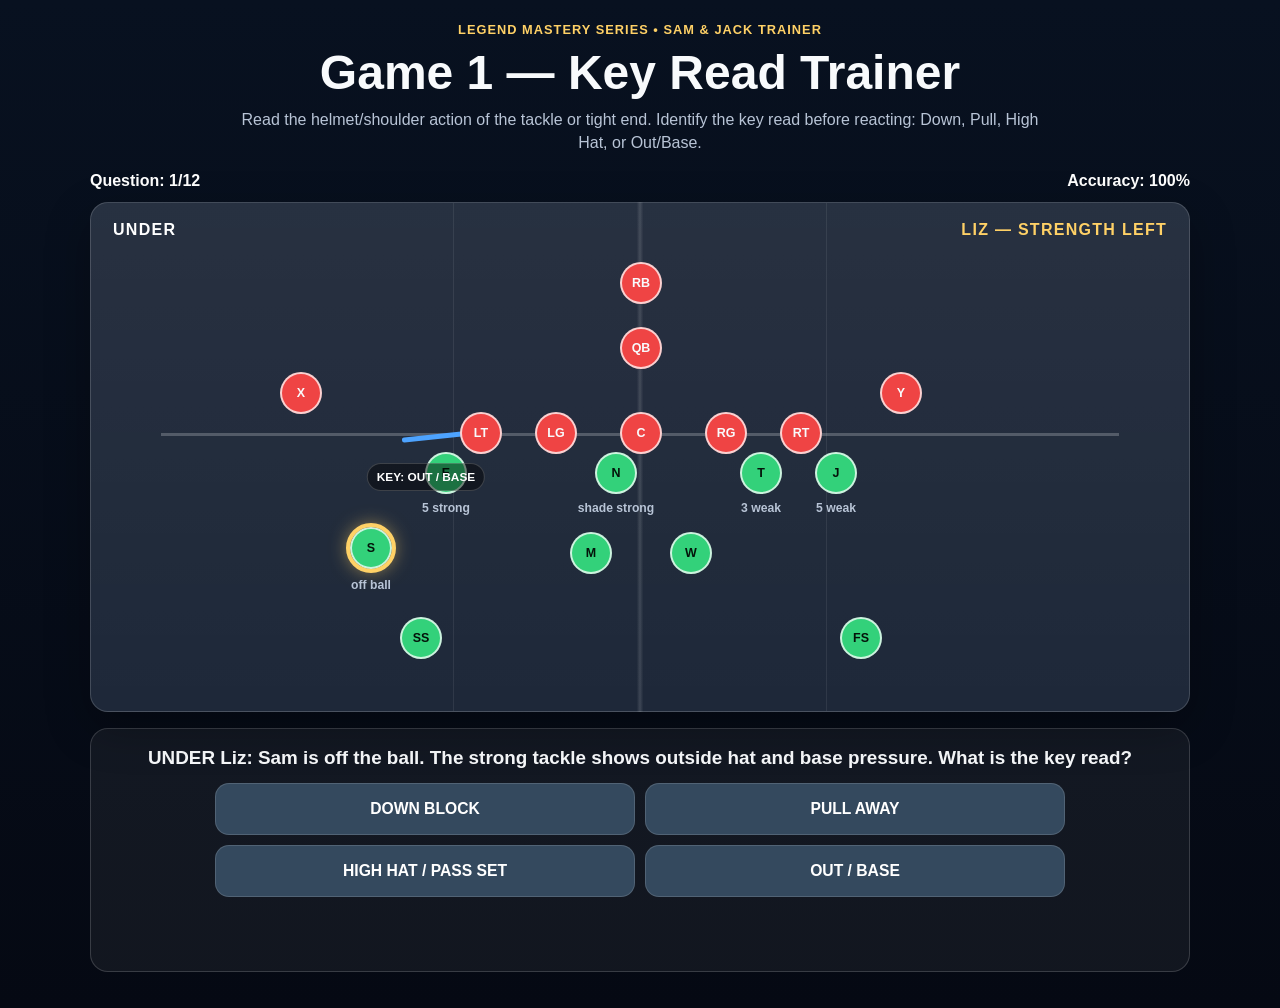
==== games/game1.html @ 3fc306d0 "Update game1.html" ====
<!doctype html>
<html lang="en">
<head>
  <meta charset="utf-8" />
  <meta name="viewport" content="width=device-width,initial-scale=1" />
  <title>Game 1 — Sam & Jack Key Read Trainer</title>

  <style>
    :root {
      --bg: #07111f;
      --panel: #101b2d;
      --field: #1a2435;
      --line: rgba(255,255,255,0.16);
      --text: #f8fafc;
      --muted: #b8c4d6;
      --accent: #ff7a18;
      --green: #33d17a;
      --red: #ef4444;
      --blue: #4da3ff;
      --yellow: #ffd166;
    }

    * {
      box-sizing: border-box;
    }

    body {
      margin: 0;
      font-family: Arial, Helvetica, sans-serif;
      background: linear-gradient(180deg, #081120, #050913);
      color: var(--text);
    }

    .wrap {
      width: min(1100px, calc(100% - 28px));
      margin: 0 auto;
      padding: 22px 0 36px;
    }

    header {
      text-align: center;
      margin-bottom: 16px;
    }

    .kicker {
      color: var(--yellow);
      font-weight: 800;
      letter-spacing: 0.08em;
      text-transform: uppercase;
      font-size: 0.8rem;
    }

    h1 {
      margin: 8px 0 8px;
      font-size: clamp(1.8rem, 4vw, 3rem);
    }

    .sub {
      margin: 0 auto;
      max-width: 820px;
      color: var(--muted);
      line-height: 1.45;
    }

    .hud {
      display: flex;
      justify-content: space-between;
      gap: 12px;
      margin: 18px 0 12px;
      font-weight: 800;
      color: white;
    }

    .field {
      position: relative;
      height: 510px;
      border-radius: 18px;
      background:
        linear-gradient(90deg, transparent 49.7%, rgba(255,255,255,0.14) 50%, transparent 50.3%),
        linear-gradient(180deg, rgba(255,255,255,0.06), rgba(255,255,255,0.02)),
        var(--field);
      border: 1px solid var(--line);
      overflow: hidden;
      box-shadow: 0 16px 45px rgba(0,0,0,0.28);
    }

    .los {
      position: absolute;
      left: 70px;
      right: 70px;
      top: 230px;
      border-top: 3px solid rgba(255,255,255,0.22);
    }

    .hash {
      position: absolute;
      top: 0;
      bottom: 0;
      width: 1px;
      background: rgba(255,255,255,0.08);
    }

    .hash.left {
      left: 33%;
    }

    .hash.right {
      right: 33%;
    }

    .player {
      position: absolute;
      width: 42px;
      height: 42px;
      border-radius: 50%;
      display: flex;
      align-items: center;
      justify-content: center;
      font-size: 0.78rem;
      font-weight: 900;
      transform: translate(-50%, -50%);
      border: 2px solid rgba(255,255,255,0.75);
      z-index: 5;
    }

    .off {
      background: var(--red);
    }

    .def {
      background: var(--green);
      color: #04130a;
    }

    .focus {
      outline: 4px solid var(--yellow);
      box-shadow: 0 0 20px rgba(255,209,102,0.75);
    }

    .tag {
      position: absolute;
      transform: translate(-50%, -50%);
      font-size: 0.76rem;
      color: var(--muted);
      font-weight: 900;
      text-align: center;
      z-index: 6;
    }

    .front-title {
      position: absolute;
      left: 22px;
      top: 18px;
      font-weight: 900;
      color: white;
      letter-spacing: 0.08em;
      text-transform: uppercase;
    }

    .strength {
      position: absolute;
      right: 22px;
      top: 18px;
      font-weight: 900;
      color: var(--yellow);
      letter-spacing: 0.08em;
      text-transform: uppercase;
    }

    svg {
      position: absolute;
      inset: 0;
      width: 100%;
      height: 100%;
      pointer-events: none;
      z-index: 4;
    }

    .arrow-blue {
      stroke: var(--blue);
      stroke-width: 5;
      fill: none;
      stroke-linecap: round;
      stroke-linejoin: round;
      marker-end: url(#arrowBlue);
    }

    .arrow-yellow {
      stroke: var(--yellow);
      stroke-width: 5;
      fill: none;
      stroke-linecap: round;
      stroke-linejoin: round;
      marker-end: url(#arrowYellow);
    }

    .arrow-red {
      stroke: #ff5b5b;
      stroke-width: 5;
      fill: none;
      stroke-linecap: round;
      stroke-linejoin: round;
      marker-end: url(#arrowRed);
    }

    .read-label {
      position: absolute;
      padding: 6px 9px;
      border-radius: 999px;
      background: rgba(0,0,0,0.46);
      border: 1px solid rgba(255,255,255,0.18);
      color: white;
      font-size: 0.74rem;
      font-weight: 900;
      transform: translate(-50%, -50%);
      z-index: 8;
      white-space: nowrap;
    }

    .question-card {
      margin-top: 16px;
      padding: 18px;
      border-radius: 18px;
      border: 1px solid var(--line);
      background: rgba(255,255,255,0.055);
      text-align: center;
    }

    .question {
      font-size: 1.18rem;
      font-weight: 900;
      margin-bottom: 14px;
    }

    .choices {
      display: grid;
      grid-template-columns: repeat(2, 1fr);
      gap: 10px;
      max-width: 850px;
      margin: 0 auto;
    }

    button {
      min-height: 52px;
      border: 1px solid rgba(255,255,255,0.14);
      border-radius: 14px;
      background: #34495e;
      color: white;
      font-weight: 900;
      cursor: pointer;
      font-size: 0.98rem;
    }

    button:hover {
      filter: brightness(1.12);
    }

    button:disabled {
      opacity: 0.55;
      cursor: not-allowed;
    }

    .feedback {
      min-height: 42px;
      margin-top: 14px;
      font-size: 1rem;
      font-weight: 800;
      color: var(--muted);
    }

    .correct {
      color: var(--green);
    }

    .incorrect {
      color: #ff8a8a;
    }

    .complete {
      margin-top: 16px;
      padding: 18px;
      border-radius: 18px;
      background: rgba(51,209,122,0.12);
      border: 1px solid rgba(51,209,122,0.35);
      display: none;
      text-align: center;
    }

    @media (max-width: 720px) {
      .field {
        height: 440px;
      }

      .choices {
        grid-template-columns: 1fr;
      }

      .player {
        width: 36px;
        height: 36px;
        font-size: 0.7rem;
      }
    }
  </style>
</head>

<body>
  <div class="wrap">

    <header>
      <div class="kicker">Legend Mastery Series • Sam & Jack Trainer</div>
      <h1>Game 1 — Key Read Trainer</h1>
      <p class="sub">
        Read the helmet/shoulder action of the tackle or tight end. Identify the key read before reacting:
        Down, Pull, High Hat, or Out/Base.
      </p>
    </header>

    <section class="hud">
      <div>Question: <span id="qNum">1</span>/<span id="qTotal">12</span></div>
      <div>Accuracy: <span id="accuracy">100</span>%</div>
    </section>

    <section class="field" id="field">
      <div class="front-title" id="frontTitle"></div>
      <div class="strength" id="strengthTitle"></div>
      <div class="hash left"></div>
      <div class="hash right"></div>
      <div class="los"></div>

      <svg id="movementLayer" viewBox="0 0 1100 510" preserveAspectRatio="none">
        <defs>
          <marker id="arrowBlue" markerWidth="10" markerHeight="10" refX="8" refY="3" orient="auto">
            <path d="M0,0 L0,6 L9,3 z" fill="#4da3ff"></path>
          </marker>
          <marker id="arrowYellow" markerWidth="10" markerHeight="10" refX="8" refY="3" orient="auto">
            <path d="M0,0 L0,6 L9,3 z" fill="#ffd166"></path>
          </marker>
          <marker id="arrowRed" markerWidth="10" markerHeight="10" refX="8" refY="3" orient="auto">
            <path d="M0,0 L0,6 L9,3 z" fill="#ff5b5b"></path>
          </marker>
        </defs>
      </svg>
    </section>

    <section class="question-card">
      <div class="question" id="questionText"></div>

      <div class="choices">
        <button onclick="submitAnswer('down')">DOWN BLOCK</button>
        <button onclick="submitAnswer('pull')">PULL AWAY</button>
        <button onclick="submitAnswer('highhat')">HIGH HAT / PASS SET</button>
        <button onclick="submitAnswer('outbase')">OUT / BASE</button>
      </div>

      <div class="feedback" id="feedback"></div>
    </section>

    <section class="complete" id="completeBox">
      <h2>Game Complete</h2>
      <p id="finalScore"></p>
      <button onclick="restartGame()">Restart Game</button>
    </section>

  </div>

  <script>
    const field = document.getElementById("field");
    const svg = document.getElementById("movementLayer");

    const scenarios = [
      {
        front: "UNDER",
        strength: "RIP — Strength Right",
        player: "Jack",
        readKey: "weak tackle",
        key: "down",
        correct: "down",
        prompt: "UNDER Rip: Jack is on the LOS in a weak 5-tech. The weak tackle blocks down inside. What is the key read?"
      },
      {
        front: "UNDER",
        strength: "LIZ — Strength Left",
        player: "Sam",
        readKey: "strong tackle / EMOLS",
        key: "outbase",
        correct: "outbase",
        prompt: "UNDER Liz: Sam is off the ball. The strong tackle shows outside hat and base pressure. What is the key read?"
      },
      {
        front: "OKIE",
        strength: "RIP — Strength Right",
        player: "Sam",
        readKey: "strong tackle / EMOLS",
        key: "pull",
        correct: "pull",
        prompt: "OKIE Rip: Sam is off the ball 4x4. His tackle pulls away from him. What is the key read?"
      },
      {
        front: "UNDER",
        strength: "RIP — Strength Right",
        player: "Jack",
        readKey: "weak tackle",
        key: "highhat",
        correct: "highhat",
        prompt: "UNDER Rip: Jack is on the LOS in a weak 5-tech. The weak tackle pass sets with high hat. What is the key read?"
      },
      {
        front: "OKIE",
        strength: "LIZ — Strength Left",
        player: "Jack",
        readKey: "weak tackle / EMOLS",
        key: "outbase",
        correct: "outbase",
        prompt: "OKIE Liz: Jack is off the ball 4x4. The weak tackle comes out/base at him. What is the key read?"
      },
      {
        front: "UNDER",
        strength: "LIZ — Strength Left",
        player: "Jack",
        readKey: "weak tackle",
        key: "down",
        correct: "down",
        prompt: "UNDER Liz: Jack is on the LOS in a weak 5-tech. The weak tackle blocks down. What is the key read?"
      },
      {
        front: "OKIE",
        strength: "RIP — Strength Right",
        player: "Jack",
        readKey: "weak tackle / EMOLS",
        key: "highhat",
        correct: "highhat",
        prompt: "OKIE Rip: Jack is off the ball 4x4. The weak tackle shows high hat. What is the key read?"
      },
      {
        front: "UNDER",
        strength: "RIP — Strength Right",
        player: "Sam",
        readKey: "strong tackle / EMOLS",
        key: "pull",
        correct: "pull",
        prompt: "UNDER Rip: Sam sees the strong tackle pull away from him. What is the key read?"
      },
      {
        front: "OKIE",
        strength: "LIZ — Strength Left",
        player: "Sam",
        readKey: "strong tackle / EMOLS",
        key: "down",
        correct: "down",
        prompt: "OKIE Liz: Sam is off the ball 4x4. His tackle blocks down inside. What is the key read?"
      },
      {
        front: "UNDER",
        strength: "LIZ — Strength Left",
        player: "Sam",
        readKey: "strong tackle / EMOLS",
        key: "highhat",
        correct: "highhat",
        prompt: "UNDER Liz: Sam sees high hat/pass set from his key. What is the key read?"
      },
      {
        front: "OKIE",
        strength: "RIP — Strength Right",
        player: "Jack",
        readKey: "weak tackle / EMOLS",
        key: "pull",
        correct: "pull",
        prompt: "OKIE Rip: Jack sees the weak tackle pull away. What is the key read?"
      },
      {
        front: "UNDER",
        strength: "RIP — Strength Right",
        player: "Jack",
        readKey: "weak tackle",
        key: "outbase",
        correct: "outbase",
        prompt: "UNDER Rip: Jack is on the LOS. The weak tackle comes out/base at him. What is the key read?"
      }
    ];

    let order = [];
    let currentIndex = 0;
    let correctCount = 0;
    let answeredCount = 0;
    let locked = false;

    function shuffle(array) {
      const copy = [...array];
      for (let i = copy.length - 1; i > 0; i--) {
        const j = Math.floor(Math.random() * (i + 1));
        [copy[i], copy[j]] = [copy[j], copy[i]];
      }
      return copy;
    }

    function startGame() {
      order = shuffle(scenarios);
      currentIndex = 0;
      correctCount = 0;
      answeredCount = 0;
      locked = false;
      document.getElementById("qTotal").textContent = order.length;
      document.getElementById("completeBox").style.display = "none";
      loadScenario();
    }

    function restartGame() {
      startGame();
      window.scrollTo({ top: 0, behavior: "smooth" });
    }

    function loadScenario() {
      locked = false;

      const s = order[currentIndex];
      document.getElementById("qNum").textContent = currentIndex + 1;
      document.getElementById("accuracy").textContent = answeredCount === 0 ? 100 : Math.round((correctCount / answeredCount) * 100);
      document.getElementById("questionText").textContent = s.prompt;
      document.getElementById("feedback").textContent = "";
      document.getElementById("feedback").className = "feedback";

      drawFront(s);
    }

    function clearField() {
      [...field.querySelectorAll(".player, .tag, .read-label")].forEach(el => el.remove());
      [...svg.querySelectorAll("path, line, polyline")].forEach(el => el.remove());
    }

    function drawFront(s) {
      clearField();

      document.getElementById("frontTitle").textContent = s.front;
      document.getElementById("strengthTitle").textContent = s.strength;

      const strengthRight = s.strength.startsWith("RIP");

      drawOffense();
      if (s.front === "UNDER") {
        drawUnder(strengthRight, s);
      } else {
        drawOkie(strengthRight, s);
      }

      drawKeyMovement(s, strengthRight);
    }

    function drawOffense() {
      addPlayer("X", 210, 190, "off");
      addPlayer("LT", 390, 230, "off");
      addPlayer("LG", 465, 230, "off");
      addPlayer("C", 550, 230, "off");
      addPlayer("RG", 635, 230, "off");
      addPlayer("RT", 710, 230, "off");
      addPlayer("Y", 810, 190, "off");
      addPlayer("QB", 550, 145, "off");
      addPlayer("RB", 550, 80, "off");
    }

    function drawUnder(strengthRight, s) {
      if (strengthRight) {
        addPlayer("E", 745, 270, "def", isFocus(s, "End"));
        addTag("5 strong", 745, 305);

        addPlayer("N", 575, 270, "def");
        addTag("shade strong", 575, 305);

        addPlayer("T", 430, 270, "def");
        addTag("3 weak", 430, 305);

        addPlayer("J", 355, 270, "def", s.player === "Jack");
        addTag("5 weak", 355, 305);

        addPlayer("S", 820, 345, "def", s.player === "Sam");
        addTag("off ball", 820, 382);
      } else {
        addPlayer("E", 355, 270, "def");
        addTag("5 strong", 355, 305);

        addPlayer("N", 525, 270, "def");
        addTag("shade strong", 525, 305);

        addPlayer("T", 670, 270, "def");
        addTag("3 weak", 670, 305);

        addPlayer("J", 745, 270, "def", s.player === "Jack");
        addTag("5 weak", 745, 305);

        addPlayer("S", 280, 345, "def", s.player === "Sam");
        addTag("off ball", 280, 382);
      }

      addPlayer("M", 500, 350, "def");
      addPlayer("W", 600, 350, "def");
      addPlayer("SS", 330, 435, "def");
      addPlayer("FS", 770, 435, "def");
    }

    function drawOkie(strengthRight, s) {
      if (strengthRight) {
        addPlayer("E", 745, 270, "def");
        addTag("5 strong", 745, 305);

        addPlayer("N", 575, 270, "def");
        addTag("shade strong", 575, 305);

        addPlayer("T", 430, 270, "def");
        addTag("4i weak", 430, 305);

        addPlayer("S", 820, 345, "def", s.player === "Sam");
        addTag("4 x 4", 820, 382);

        addPlayer("J", 320, 345, "def", s.player === "Jack");
        addTag("4 x 4", 320, 382);
      } else {
        addPlayer("E", 355, 270, "def");
        addTag("5 strong", 355, 305);

        addPlayer("N", 525, 270, "def");
        addTag("shade strong", 525, 305);

        addPlayer("T", 670, 270, "def");
        addTag("4i weak", 670, 305);

        addPlayer("S", 280, 345, "def", s.player === "Sam");
        addTag("4 x 4", 280, 382);

        addPlayer("J", 780, 345, "def", s.player === "Jack");
        addTag("4 x 4", 780, 382);
      }

      addPlayer("M", 500, 350, "def");
      addPlayer("W", 600, 350, "def");
      addPlayer("SS", 330, 435, "def");
      addPlayer("FS", 770, 435, "def");
    }

    function drawKeyMovement(s, strengthRight) {
      const keyPoint = getKeyPoint(s, strengthRight);

      if (s.key === "down") {
        drawArrow(keyPoint.x, keyPoint.y, keyPoint.x - keyPoint.dir * 72, keyPoint.y + 18, "arrow-blue");
        addReadLabel("KEY: DOWN BLOCK", keyPoint.x - keyPoint.dir * 45, keyPoint.y + 52);
      }

      if (s.key === "pull") {
        drawArrow(keyPoint.x, keyPoint.y, keyPoint.x - keyPoint.dir * 165, keyPoint.y + 6, "arrow-red");
        addReadLabel("KEY: PULL AWAY", keyPoint.x - keyPoint.dir * 88, keyPoint.y + 42);
      }

      if (s.key === "highhat") {
        drawArrow(keyPoint.x, keyPoint.y, keyPoint.x, keyPoint.y - 72, "arrow-yellow");
        addReadLabel("KEY: HIGH HAT", keyPoint.x, keyPoint.y - 105);
      }

      if (s.key === "outbase") {
        drawArrow(keyPoint.x, keyPoint.y, keyPoint.x + keyPoint.dir * 76, keyPoint.y + 8, "arrow-blue");
        addReadLabel("KEY: OUT / BASE", keyPoint.x + keyPoint.dir * 55, keyPoint.y + 44);
      }
    }

    function getKeyPoint(s, strengthRight) {
      if (s.player === "Sam") {
        return strengthRight
          ? { x: 710, y: 230, dir: 1 }
          : { x: 390, y: 230, dir: -1 };
      }

      return strengthRight
        ? { x: 390, y: 230, dir: -1 }
        : { x: 710, y: 230, dir: 1 };
    }

    function isFocus(s, name) {
      return false;
    }

    function addPlayer(label, x, y, type, focus = false) {
      const el = document.createElement("div");
      el.className = "player " + type + (focus ? " focus" : "");
      el.style.left = x + "px";
      el.style.top = y + "px";
      el.textContent = label;
      field.appendChild(el);
    }

    function addTag(text, x, y) {
      const el = document.createElement("div");
      el.className = "tag";
      el.style.left = x + "px";
      el.style.top = y + "px";
      el.textContent = text;
      field.appendChild(el);
    }

    function addReadLabel(text, x, y) {
      const el = document.createElement("div");
      el.className = "read-label";
      el.style.left = x + "px";
      el.style.top = y + "px";
      el.textContent = text;
      field.appendChild(el);
    }

    function drawArrow(x1, y1, x2, y2, cls) {
      const path = document.createElementNS("http://www.w3.org/2000/svg", "path");
      path.setAttribute("d", `M ${x1} ${y1} L ${x2} ${y2}`);
      path.setAttribute("class", cls);
      svg.appendChild(path);
    }

    function submitAnswer(choice) {
      if (locked) return;
      locked = true;

      const s = order[currentIndex];
      const feedback = document.getElementById("feedback");

      answeredCount++;

      if (choice === s.correct) {
        correctCount++;
        feedback.className = "feedback correct";
        feedback.textContent = getCorrectExplanation(s);
      } else {
        feedback.className = "feedback incorrect";
        feedback.textContent = getIncorrectExplanation(s);
        locked = false;
        updateAccuracy();
        return;
      }

      updateAccuracy();

      setTimeout(() => {
        currentIndex++;
        if (currentIndex >= order.length) {
          endGame();
        } else {
          loadScenario();
        }
      }, 5000);
    }

    function updateAccuracy() {
      document.getElementById("accuracy").textContent =
        answeredCount === 0 ? 100 : Math.round((correctCount / answeredCount) * 100);
    }

    function getCorrectExplanation(s) {
      if (s.key === "down") {
        return "Correct. Down block means eyes snap opposite for puller/kickout. Under Jack on the LOS plays this like the End.";
      }

      if (s.key === "pull") {
        return "Correct. Pull away is treated like down-without-puller: square back to QB/read/cutback responsibility.";
      }

      if (s.key === "highhat") {
        return "Correct. High hat means pass. Off-ball Sam/Jack enter coverage rules; Under Jack on the LOS becomes contain rush.";
      }

      return "Correct. Out/Base means set a hard edge, control the block, keep outside arm free, and fight pressure.";
    }

    function getIncorrectExplanation(s) {
      if (s.key === "down") {
        return "Not yet. Watch the tackle’s helmet and shoulders: he is blocking down inside.";
      }

      if (s.key === "pull") {
        return "Not yet. The key is leaving and pulling away from you.";
      }

      if (s.key === "highhat") {
        return "Not yet. The key is showing pass set/high hat.";
      }

      return "Not yet. The key is coming out/base toward you with outside hat pressure.";
    }

    function endGame() {
      document.getElementById("completeBox").style.display = "block";
      document.getElementById("finalScore").textContent =
        `Final Accuracy: ${Math.round((correctCount / answeredCount) * 100)}%`;
    }

    startGame();
  </script>
</body>
</html>
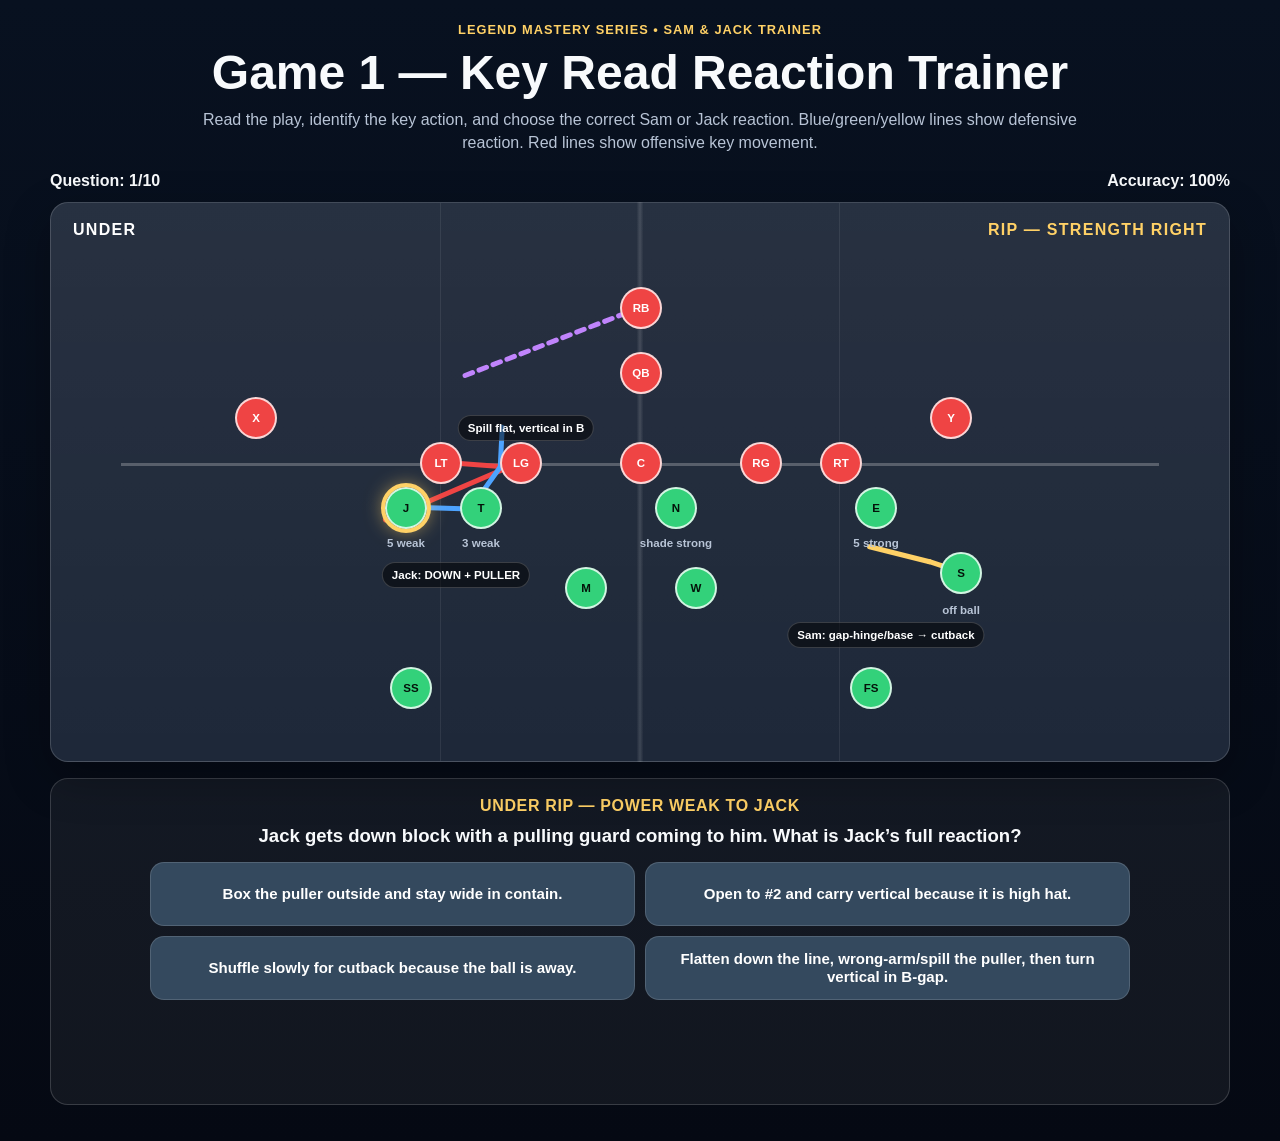
==== commit 2922a476: "Update print statement from 'Hello' to 'Goodbye'" ====
--- a/games/game1.html
+++ b/games/game1.html
@@ -3,7 +3,7 @@
 <head>
   <meta charset="utf-8" />
   <meta name="viewport" content="width=device-width,initial-scale=1" />
-  <title>Game 1 — Sam & Jack Key Read Trainer</title>
+  <title>Game 1 — Sam & Jack Key Read Reaction Trainer</title>
 
   <style>
     :root {
@@ -18,6 +18,7 @@
       --red: #ef4444;
       --blue: #4da3ff;
       --yellow: #ffd166;
+      --purple: #c084fc;
     }
 
     * {
@@ -32,7 +33,7 @@
     }
 
     .wrap {
-      width: min(1100px, calc(100% - 28px));
+      width: min(1180px, calc(100% - 28px));
       margin: 0 auto;
       padding: 22px 0 36px;
     }
@@ -51,13 +52,13 @@
     }
 
     h1 {
-      margin: 8px 0 8px;
+      margin: 8px 0;
       font-size: clamp(1.8rem, 4vw, 3rem);
     }
 
     .sub {
       margin: 0 auto;
-      max-width: 820px;
+      max-width: 900px;
       color: var(--muted);
       line-height: 1.45;
     }
@@ -68,12 +69,11 @@
       gap: 12px;
       margin: 18px 0 12px;
       font-weight: 800;
-      color: white;
     }
 
     .field {
       position: relative;
-      height: 510px;
+      height: 560px;
       border-radius: 18px;
       background:
         linear-gradient(90deg, transparent 49.7%, rgba(255,255,255,0.14) 50%, transparent 50.3%),
@@ -88,8 +88,8 @@
       position: absolute;
       left: 70px;
       right: 70px;
-      top: 230px;
-      border-top: 3px solid rgba(255,255,255,0.22);
+      top: 260px;
+      border-top: 3px solid rgba(255,255,255,0.24);
     }
 
     .hash {
@@ -116,15 +116,16 @@
       display: flex;
       align-items: center;
       justify-content: center;
-      font-size: 0.78rem;
+      font-size: 0.72rem;
       font-weight: 900;
       transform: translate(-50%, -50%);
-      border: 2px solid rgba(255,255,255,0.75);
-      z-index: 5;
+      border: 2px solid rgba(255,255,255,0.78);
+      z-index: 8;
     }
 
     .off {
       background: var(--red);
+      color: white;
     }
 
     .def {
@@ -135,16 +136,6 @@
     .focus {
       outline: 4px solid var(--yellow);
       box-shadow: 0 0 20px rgba(255,209,102,0.75);
-    }
-
-    .tag {
-      position: absolute;
-      transform: translate(-50%, -50%);
-      font-size: 0.76rem;
-      color: var(--muted);
-      font-weight: 900;
-      text-align: center;
-      z-index: 6;
     }
 
     .front-title {
@@ -155,6 +146,7 @@
       color: white;
       letter-spacing: 0.08em;
       text-transform: uppercase;
+      z-index: 10;
     }
 
     .strength {
@@ -165,6 +157,32 @@
       color: var(--yellow);
       letter-spacing: 0.08em;
       text-transform: uppercase;
+      z-index: 10;
+    }
+
+    .tag {
+      position: absolute;
+      transform: translate(-50%, -50%);
+      font-size: 0.72rem;
+      color: var(--muted);
+      font-weight: 900;
+      text-align: center;
+      z-index: 9;
+      white-space: nowrap;
+    }
+
+    .read-label {
+      position: absolute;
+      padding: 6px 9px;
+      border-radius: 999px;
+      background: rgba(0,0,0,0.52);
+      border: 1px solid rgba(255,255,255,0.18);
+      color: white;
+      font-size: 0.72rem;
+      font-weight: 900;
+      transform: translate(-50%, -50%);
+      z-index: 12;
+      white-space: nowrap;
     }
 
     svg {
@@ -173,10 +191,19 @@
       width: 100%;
       height: 100%;
       pointer-events: none;
-      z-index: 4;
-    }
-
-    .arrow-blue {
+      z-index: 5;
+    }
+
+    .off-line {
+      stroke: var(--red);
+      stroke-width: 5;
+      fill: none;
+      stroke-linecap: round;
+      stroke-linejoin: round;
+      marker-end: url(#arrowRed);
+    }
+
+    .def-blue {
       stroke: var(--blue);
       stroke-width: 5;
       fill: none;
@@ -185,7 +212,16 @@
       marker-end: url(#arrowBlue);
     }
 
-    .arrow-yellow {
+    .def-green {
+      stroke: var(--green);
+      stroke-width: 5;
+      fill: none;
+      stroke-linecap: round;
+      stroke-linejoin: round;
+      marker-end: url(#arrowGreen);
+    }
+
+    .def-yellow {
       stroke: var(--yellow);
       stroke-width: 5;
       fill: none;
@@ -194,27 +230,14 @@
       marker-end: url(#arrowYellow);
     }
 
-    .arrow-red {
-      stroke: #ff5b5b;
+    .ball-line {
+      stroke: var(--purple);
       stroke-width: 5;
       fill: none;
       stroke-linecap: round;
       stroke-linejoin: round;
-      marker-end: url(#arrowRed);
-    }
-
-    .read-label {
-      position: absolute;
-      padding: 6px 9px;
-      border-radius: 999px;
-      background: rgba(0,0,0,0.46);
-      border: 1px solid rgba(255,255,255,0.18);
-      color: white;
-      font-size: 0.74rem;
-      font-weight: 900;
-      transform: translate(-50%, -50%);
-      z-index: 8;
-      white-space: nowrap;
+      marker-end: url(#arrowPurple);
+      stroke-dasharray: 8 7;
     }
 
     .question-card {
@@ -226,46 +249,53 @@
       text-align: center;
     }
 
+    .scenario-title {
+      color: var(--yellow);
+      font-weight: 900;
+      margin-bottom: 8px;
+      text-transform: uppercase;
+      letter-spacing: 0.04em;
+    }
+
     .question {
-      font-size: 1.18rem;
+      font-size: 1.16rem;
       font-weight: 900;
       margin-bottom: 14px;
+      line-height: 1.35;
     }
 
     .choices {
       display: grid;
       grid-template-columns: repeat(2, 1fr);
       gap: 10px;
-      max-width: 850px;
+      max-width: 980px;
       margin: 0 auto;
     }
 
     button {
-      min-height: 52px;
+      min-height: 64px;
       border: 1px solid rgba(255,255,255,0.14);
       border-radius: 14px;
       background: #34495e;
       color: white;
       font-weight: 900;
       cursor: pointer;
-      font-size: 0.98rem;
+      font-size: 0.94rem;
+      line-height: 1.25;
+      padding: 10px;
     }
 
     button:hover {
       filter: brightness(1.12);
     }
 
-    button:disabled {
-      opacity: 0.55;
-      cursor: not-allowed;
-    }
-
     .feedback {
-      min-height: 42px;
+      min-height: 72px;
       margin-top: 14px;
       font-size: 1rem;
       font-weight: 800;
       color: var(--muted);
+      line-height: 1.45;
     }
 
     .correct {
@@ -286,9 +316,9 @@
       text-align: center;
     }
 
-    @media (max-width: 720px) {
+    @media (max-width: 760px) {
       .field {
-        height: 440px;
+        height: 500px;
       }
 
       .choices {
@@ -298,7 +328,7 @@
       .player {
         width: 36px;
         height: 36px;
-        font-size: 0.7rem;
+        font-size: 0.64rem;
       }
     }
   </style>
@@ -309,15 +339,15 @@
 
     <header>
       <div class="kicker">Legend Mastery Series • Sam & Jack Trainer</div>
-      <h1>Game 1 — Key Read Trainer</h1>
+      <h1>Game 1 — Key Read Reaction Trainer</h1>
       <p class="sub">
-        Read the helmet/shoulder action of the tackle or tight end. Identify the key read before reacting:
-        Down, Pull, High Hat, or Out/Base.
+        Read the play, identify the key action, and choose the correct Sam or Jack reaction.
+        Blue/green/yellow lines show defensive reaction. Red lines show offensive key movement.
       </p>
     </header>
 
     <section class="hud">
-      <div>Question: <span id="qNum">1</span>/<span id="qTotal">12</span></div>
+      <div>Question: <span id="qNum">1</span>/<span id="qTotal">10</span></div>
       <div>Accuracy: <span id="accuracy">100</span>%</div>
     </section>
 
@@ -328,30 +358,32 @@
       <div class="hash right"></div>
       <div class="los"></div>
 
-      <svg id="movementLayer" viewBox="0 0 1100 510" preserveAspectRatio="none">
+      <svg id="movementLayer" viewBox="0 0 1180 560" preserveAspectRatio="none">
         <defs>
+          <marker id="arrowRed" markerWidth="10" markerHeight="10" refX="8" refY="3" orient="auto">
+            <path d="M0,0 L0,6 L9,3 z" fill="#ef4444"></path>
+          </marker>
           <marker id="arrowBlue" markerWidth="10" markerHeight="10" refX="8" refY="3" orient="auto">
             <path d="M0,0 L0,6 L9,3 z" fill="#4da3ff"></path>
+          </marker>
+          <marker id="arrowGreen" markerWidth="10" markerHeight="10" refX="8" refY="3" orient="auto">
+            <path d="M0,0 L0,6 L9,3 z" fill="#33d17a"></path>
           </marker>
           <marker id="arrowYellow" markerWidth="10" markerHeight="10" refX="8" refY="3" orient="auto">
             <path d="M0,0 L0,6 L9,3 z" fill="#ffd166"></path>
           </marker>
-          <marker id="arrowRed" markerWidth="10" markerHeight="10" refX="8" refY="3" orient="auto">
-            <path d="M0,0 L0,6 L9,3 z" fill="#ff5b5b"></path>
+          <marker id="arrowPurple" markerWidth="10" markerHeight="10" refX="8" refY="3" orient="auto">
+            <path d="M0,0 L0,6 L9,3 z" fill="#c084fc"></path>
           </marker>
         </defs>
       </svg>
     </section>
 
     <section class="question-card">
+      <div class="scenario-title" id="scenarioTitle"></div>
       <div class="question" id="questionText"></div>
 
-      <div class="choices">
-        <button onclick="submitAnswer('down')">DOWN BLOCK</button>
-        <button onclick="submitAnswer('pull')">PULL AWAY</button>
-        <button onclick="submitAnswer('highhat')">HIGH HAT / PASS SET</button>
-        <button onclick="submitAnswer('outbase')">OUT / BASE</button>
-      </div>
+      <div class="choices" id="choices"></div>
 
       <div class="feedback" id="feedback"></div>
     </section>
@@ -370,112 +402,174 @@
 
     const scenarios = [
       {
+        id: "under-power-to-jack",
         front: "UNDER",
         strength: "RIP — Strength Right",
-        player: "Jack",
-        readKey: "weak tackle",
-        key: "down",
-        correct: "down",
-        prompt: "UNDER Rip: Jack is on the LOS in a weak 5-tech. The weak tackle blocks down inside. What is the key read?"
+        title: "Under Rip — Power Weak to Jack",
+        focus: "Jack",
+        correct: "spillB",
+        question: "Jack gets down block with a pulling guard coming to him. What is Jack’s full reaction?",
+        explanation: "Correct. Jack is on the LOS in a weak 5-tech. He plays this like the End: flatten down the line, wrong-arm/spill the puller, close the window, then turn vertical in the B-gap.",
+        choices: [
+          { id: "spillB", text: "Flatten down the line, wrong-arm/spill the puller, then turn vertical in B-gap." },
+          { id: "boxEdge", text: "Box the puller outside and stay wide in contain." },
+          { id: "cutback", text: "Shuffle slowly for cutback because the ball is away." },
+          { id: "coverage", text: "Open to #2 and carry vertical because it is high hat." }
+        ],
+        draw: drawUnderPowerToJack
       },
       {
+        id: "under-power-away-from-sam",
+        front: "UNDER",
+        strength: "RIP — Strength Right",
+        title: "Under Rip — Power Weak Away From Sam",
+        focus: "Sam",
+        correct: "cutback",
+        question: "On the opposite side of Power Weak, Sam gets a gap-hinge/base look. What is Sam’s reaction?",
+        explanation: "Correct. Sam takes his read steps, treats the gap-hinge/base like base pressure, stays square, then works into cutback responsibility after confirming the ball is away.",
+        choices: [
+          { id: "cutback", text: "Take read steps, handle the base/gap-hinge look, then work into cutback after ball away." },
+          { id: "spillB", text: "Wrong-arm the puller and turn vertical into B-gap." },
+          { id: "highhat", text: "Open to #2 and wall #2 to 10–12 yards." },
+          { id: "chaseGive", text: "Chase the running back immediately across the formation." }
+        ],
+        draw: drawUnderPowerToJack
+      },
+      {
+        id: "okie-power-to-sam",
+        front: "OKIE",
+        strength: "LIZ — Strength Left",
+        title: "Okie Liz — Power Strong to Sam",
+        focus: "Sam",
+        correct: "box",
+        question: "Okie Power Strong is coming to Sam off the ball. He gets down/puller action. What is Sam’s reaction?",
+        explanation: "Correct. Off-ball Sam wins the race to the leverage point, sets the edge tightly, boxes the kickout, keeps outside arm free, and forces the ball back inside.",
+        choices: [
+          { id: "box", text: "Win to the leverage point, box the kickout, keep outside arm free, and force ball inside." },
+          { id: "spill", text: "Wrong-arm through the puller like an on-the-line 5-tech." },
+          { id: "drop", text: "Open to #2 because this is automatically pass." },
+          { id: "late", text: "Wait for the puller to come to you before setting the edge." }
+        ],
+        draw: drawOkiePowerToSam
+      },
+      {
+        id: "okie-zone-read-jack",
+        front: "OKIE",
+        strength: "RIP — Strength Right",
+        title: "Okie Rip — Zone Read at Jack",
+        focus: "Jack",
+        correct: "insideQB",
+        question: "Okie Zone Read is at Jack. The tackle zone blocks and the QB can pull. What is Jack’s reaction?",
+        explanation: "Correct. Jack is off the ball. He boxes the ball back inside and plays the inside point of the QB if the QB pulls.",
+        choices: [
+          { id: "insideQB", text: "Box the ball back inside and play the inside point of the QB on pull." },
+          { id: "chaseGive", text: "Chase the zone give immediately and ignore QB pull." },
+          { id: "spillPuller", text: "Wrong-arm a puller and turn vertical." },
+          { id: "carry2", text: "Carry #2 vertically because #2 released." }
+        ],
+        draw: drawOkieZoneReadJack
+      },
+      {
+        id: "under-zone-read-jack-los",
         front: "UNDER",
         strength: "LIZ — Strength Left",
-        player: "Sam",
-        readKey: "strong tackle / EMOLS",
-        key: "outbase",
-        correct: "outbase",
-        prompt: "UNDER Liz: Sam is off the ball. The strong tackle shows outside hat and base pressure. What is the key read?"
+        title: "Under Liz — Zone Read at Jack",
+        focus: "Jack",
+        correct: "outsideQB",
+        question: "Under Zone Read is at Jack on the LOS in a weak 5-tech. What is his reaction?",
+        explanation: "Correct. Jack is a 5-tech in Under, so he plays like the End: squeeze, stay square, maintain outside leverage on the QB, and do not chase the give.",
+        choices: [
+          { id: "outsideQB", text: "Squeeze, stay square, maintain outside leverage on QB, and do not chase the give." },
+          { id: "boxPuller", text: "Box a kickout block even though no puller is coming." },
+          { id: "cutbackNow", text: "Immediately shuffle to cutback without honoring QB pull." },
+          { id: "deepDrop", text: "Drop deep under #2 because the tackle blocked down." }
+        ],
+        draw: drawUnderZoneReadJack
       },
       {
+        id: "okie-outside-zone-sam",
+        front: "OKIE",
+        strength: "LIZ — Strength Left",
+        title: "Okie Liz — Outside Zone to Sam",
+        focus: "Sam",
+        correct: "edge",
+        question: "Outside Zone is coming to Sam. His key shows outside hat and numbers moving wide. What is Sam’s reaction?",
+        explanation: "Correct. Sam adjusts course to maintain outside leverage, gets to the LOS or just beyond, sets a hard edge, and minimizes the vertical seam.",
+        choices: [
+          { id: "edge", text: "Maintain outside leverage, get to the LOS, set hard edge, and shrink the vertical seam." },
+          { id: "spill", text: "Wrong-arm the first puller and turn vertical in B-gap." },
+          { id: "cutback", text: "Slow shuffle for cutback immediately because flow is away." },
+          { id: "rush", text: "Convert directly to pass rush because outside zone is high hat." }
+        ],
+        draw: drawOkieOutsideZoneSam
+      },
+      {
+        id: "under-high-hat-jack",
+        front: "UNDER",
+        strength: "RIP — Strength Right",
+        title: "Under Rip — High Hat at Jack",
+        focus: "Jack",
+        correct: "containRush",
+        question: "Jack is on the LOS in Under. His tackle shows high hat/pass set. What is Jack’s reaction?",
+        explanation: "Correct. Under Jack on the LOS is a contain rusher. He rushes through his gap, keeps outside contain, and never runs past QB depth.",
+        choices: [
+          { id: "containRush", text: "Convert to contain rush: rush through your gap, keep outside shoulder, never past QB depth." },
+          { id: "open2", text: "Open to #2 and wall #2 because all Jack alignments are coverage first." },
+          { id: "wrongArm", text: "Wrong-arm the imaginary puller and close B-gap." },
+          { id: "cutback", text: "Shuffle cutback because high hat means ball away." }
+        ],
+        draw: drawUnderHighHatJack
+      },
+      {
+        id: "okie-high-hat-sam",
         front: "OKIE",
         strength: "RIP — Strength Right",
-        player: "Sam",
-        readKey: "strong tackle / EMOLS",
-        key: "pull",
-        correct: "pull",
-        prompt: "OKIE Rip: Sam is off the ball 4x4. His tackle pulls away from him. What is the key read?"
+        title: "Okie Rip — High Hat at Sam",
+        focus: "Sam",
+        correct: "coverage",
+        question: "Sam is off the ball 4x4 in Okie. He gets high hat/pass from his key. What is Sam’s reaction?",
+        explanation: "Correct. Off-ball Sam enters coverage rules: open to #2, feel #2, see #1, wall/carry #2, then square and look for work.",
+        choices: [
+          { id: "coverage", text: "Open to #2, feel #2, see #1, wall/carry #2, then square and look for work." },
+          { id: "containRush", text: "Rush contain because Sam is always a rush player." },
+          { id: "spill", text: "Wrong-arm the tackle and turn vertical." },
+          { id: "chase", text: "Chase the QB immediately with no coverage responsibility." }
+        ],
+        draw: drawOkieHighHatSam
       },
       {
+        id: "under-counter-to-jack",
         front: "UNDER",
         strength: "RIP — Strength Right",
-        player: "Jack",
-        readKey: "weak tackle",
-        key: "highhat",
-        correct: "highhat",
-        prompt: "UNDER Rip: Jack is on the LOS in a weak 5-tech. The weak tackle pass sets with high hat. What is the key read?"
+        title: "Under Rip — Counter Weak to Jack",
+        focus: "Jack",
+        correct: "spillSecond",
+        question: "Counter is coming to Jack on the LOS. He gets down block and puller. What is his reaction?",
+        explanation: "Correct. Jack flattens with the down block, wrong-arms/spills the first puller, closes the gap, then turns vertical to take out the second puller.",
+        choices: [
+          { id: "spillSecond", text: "Flatten, wrong-arm/spill first puller, close the gap, then turn vertical for the second puller." },
+          { id: "box", text: "Box the puller outside and keep widening." },
+          { id: "zoneQB", text: "Slow play the QB only because this is zone read." },
+          { id: "coverage", text: "Open to #2 because pullers indicate pass." }
+        ],
+        draw: drawUnderCounterToJack
       },
       {
+        id: "okie-ball-away-jack-cutback",
         front: "OKIE",
         strength: "LIZ — Strength Left",
-        player: "Jack",
-        readKey: "weak tackle / EMOLS",
-        key: "outbase",
-        correct: "outbase",
-        prompt: "OKIE Liz: Jack is off the ball 4x4. The weak tackle comes out/base at him. What is the key read?"
-      },
-      {
-        front: "UNDER",
-        strength: "LIZ — Strength Left",
-        player: "Jack",
-        readKey: "weak tackle",
-        key: "down",
-        correct: "down",
-        prompt: "UNDER Liz: Jack is on the LOS in a weak 5-tech. The weak tackle blocks down. What is the key read?"
-      },
-      {
-        front: "OKIE",
-        strength: "RIP — Strength Right",
-        player: "Jack",
-        readKey: "weak tackle / EMOLS",
-        key: "highhat",
-        correct: "highhat",
-        prompt: "OKIE Rip: Jack is off the ball 4x4. The weak tackle shows high hat. What is the key read?"
-      },
-      {
-        front: "UNDER",
-        strength: "RIP — Strength Right",
-        player: "Sam",
-        readKey: "strong tackle / EMOLS",
-        key: "pull",
-        correct: "pull",
-        prompt: "UNDER Rip: Sam sees the strong tackle pull away from him. What is the key read?"
-      },
-      {
-        front: "OKIE",
-        strength: "LIZ — Strength Left",
-        player: "Sam",
-        readKey: "strong tackle / EMOLS",
-        key: "down",
-        correct: "down",
-        prompt: "OKIE Liz: Sam is off the ball 4x4. His tackle blocks down inside. What is the key read?"
-      },
-      {
-        front: "UNDER",
-        strength: "LIZ — Strength Left",
-        player: "Sam",
-        readKey: "strong tackle / EMOLS",
-        key: "highhat",
-        correct: "highhat",
-        prompt: "UNDER Liz: Sam sees high hat/pass set from his key. What is the key read?"
-      },
-      {
-        front: "OKIE",
-        strength: "RIP — Strength Right",
-        player: "Jack",
-        readKey: "weak tackle / EMOLS",
-        key: "pull",
-        correct: "pull",
-        prompt: "OKIE Rip: Jack sees the weak tackle pull away. What is the key read?"
-      },
-      {
-        front: "UNDER",
-        strength: "RIP — Strength Right",
-        player: "Jack",
-        readKey: "weak tackle",
-        key: "outbase",
-        correct: "outbase",
-        prompt: "UNDER Rip: Jack is on the LOS. The weak tackle comes out/base at him. What is the key read?"
+        title: "Okie Liz — Ball Away From Jack",
+        focus: "Jack",
+        correct: "lateContain",
+        question: "In Okie, ball flows away from Jack and there is no C-gap player to his side. What is Jack’s reaction?",
+        explanation: "Correct. With no C-gap player in Okie, Jack does not over-chase cutback. He holds leverage, plays late pursuit/contain, and is ready for boot, reverse, or QB pull.",
+        choices: [
+          { id: "lateContain", text: "Hold leverage and play late pursuit/contain; be ready for boot, reverse, or QB pull." },
+          { id: "fastCutback", text: "Sprint immediately to the backside A-gap." },
+          { id: "spill", text: "Wrong-arm the puller even though the ball is away." },
+          { id: "flatDrop", text: "Drop to the flat because all ball-away reads are pass." }
+        ],
+        draw: drawOkieBallAwayJack
       }
     ];
 
@@ -515,12 +609,44 @@
 
       const s = order[currentIndex];
       document.getElementById("qNum").textContent = currentIndex + 1;
-      document.getElementById("accuracy").textContent = answeredCount === 0 ? 100 : Math.round((correctCount / answeredCount) * 100);
-      document.getElementById("questionText").textContent = s.prompt;
+      updateAccuracy();
+      document.getElementById("scenarioTitle").textContent = s.title;
+      document.getElementById("questionText").textContent = s.question;
       document.getElementById("feedback").textContent = "";
       document.getElementById("feedback").className = "feedback";
 
-      drawFront(s);
+      drawScenario(s);
+      renderChoices(s);
+    }
+
+    function renderChoices(s) {
+      const choices = shuffle(s.choices);
+      const box = document.getElementById("choices");
+      box.innerHTML = "";
+
+      choices.forEach(choice => {
+        const btn = document.createElement("button");
+        btn.textContent = choice.text;
+        btn.onclick = () => submitAnswer(choice.id);
+        box.appendChild(btn);
+      });
+    }
+
+    function drawScenario(s) {
+      clearField();
+
+      document.getElementById("frontTitle").textContent = s.front;
+      document.getElementById("strengthTitle").textContent = s.strength;
+
+      drawOffenseBase();
+
+      if (s.front === "UNDER") {
+        drawUnder(s.strength.startsWith("RIP"), s.focus);
+      } else {
+        drawOkie(s.strength.startsWith("RIP"), s.focus);
+      }
+
+      s.draw();
     }
 
     function clearField() {
@@ -528,152 +654,205 @@
       [...svg.querySelectorAll("path, line, polyline")].forEach(el => el.remove());
     }
 
-    function drawFront(s) {
-      clearField();
-
-      document.getElementById("frontTitle").textContent = s.front;
-      document.getElementById("strengthTitle").textContent = s.strength;
-
-      const strengthRight = s.strength.startsWith("RIP");
-
-      drawOffense();
-      if (s.front === "UNDER") {
-        drawUnder(strengthRight, s);
+    function drawOffenseBase() {
+      addPlayer("X", 205, 215, "off");
+      addPlayer("LT", 390, 260, "off");
+      addPlayer("LG", 470, 260, "off");
+      addPlayer("C", 590, 260, "off");
+      addPlayer("RG", 710, 260, "off");
+      addPlayer("RT", 790, 260, "off");
+      addPlayer("Y", 900, 215, "off");
+      addPlayer("QB", 590, 170, "off");
+      addPlayer("RB", 590, 105, "off");
+    }
+
+    function drawUnder(strengthRight, focus) {
+      if (strengthRight) {
+        addPlayer("E", 825, 305, "def", focus === "End");
+        addTag("5 strong", 825, 340);
+
+        addPlayer("N", 625, 305, "def");
+        addTag("shade strong", 625, 340);
+
+        addPlayer("T", 430, 305, "def");
+        addTag("3 weak", 430, 340);
+
+        addPlayer("J", 355, 305, "def", focus === "Jack");
+        addTag("5 weak", 355, 340);
+
+        addPlayer("S", 910, 370, "def", focus === "Sam");
+        addTag("off ball", 910, 407);
       } else {
-        drawOkie(strengthRight, s);
+        addPlayer("E", 355, 305, "def", focus === "End");
+        addTag("5 strong", 355, 340);
+
+        addPlayer("N", 555, 305, "def");
+        addTag("shade strong", 555, 340);
+
+        addPlayer("T", 750, 305, "def");
+        addTag("3 weak", 750, 340);
+
+        addPlayer("J", 825, 305, "def", focus === "Jack");
+        addTag("5 weak", 825, 340);
+
+        addPlayer("S", 270, 370, "def", focus === "Sam");
+        addTag("off ball", 270, 407);
       }
 
-      drawKeyMovement(s, strengthRight);
-    }
-
-    function drawOffense() {
-      addPlayer("X", 210, 190, "off");
-      addPlayer("LT", 390, 230, "off");
-      addPlayer("LG", 465, 230, "off");
-      addPlayer("C", 550, 230, "off");
-      addPlayer("RG", 635, 230, "off");
-      addPlayer("RT", 710, 230, "off");
-      addPlayer("Y", 810, 190, "off");
-      addPlayer("QB", 550, 145, "off");
-      addPlayer("RB", 550, 80, "off");
-    }
-
-    function drawUnder(strengthRight, s) {
+      addPlayer("M", 535, 385, "def");
+      addPlayer("W", 645, 385, "def");
+      addPlayer("SS", 360, 485, "def");
+      addPlayer("FS", 820, 485, "def");
+    }
+
+    function drawOkie(strengthRight, focus) {
       if (strengthRight) {
-        addPlayer("E", 745, 270, "def", isFocus(s, "End"));
-        addTag("5 strong", 745, 305);
-
-        addPlayer("N", 575, 270, "def");
-        addTag("shade strong", 575, 305);
-
-        addPlayer("T", 430, 270, "def");
-        addTag("3 weak", 430, 305);
-
-        addPlayer("J", 355, 270, "def", s.player === "Jack");
-        addTag("5 weak", 355, 305);
-
-        addPlayer("S", 820, 345, "def", s.player === "Sam");
-        addTag("off ball", 820, 382);
+        addPlayer("E", 825, 305, "def");
+        addTag("5 strong", 825, 340);
+
+        addPlayer("N", 625, 305, "def");
+        addTag("shade strong", 625, 340);
+
+        addPlayer("T", 430, 305, "def");
+        addTag("4i weak", 430, 340);
+
+        addPlayer("S", 910, 370, "def", focus === "Sam");
+        addTag("4 x 4", 910, 407);
+
+        addPlayer("J", 270, 370, "def", focus === "Jack");
+        addTag("4 x 4", 270, 407);
       } else {
-        addPlayer("E", 355, 270, "def");
-        addTag("5 strong", 355, 305);
-
-        addPlayer("N", 525, 270, "def");
-        addTag("shade strong", 525, 305);
-
-        addPlayer("T", 670, 270, "def");
-        addTag("3 weak", 670, 305);
-
-        addPlayer("J", 745, 270, "def", s.player === "Jack");
-        addTag("5 weak", 745, 305);
-
-        addPlayer("S", 280, 345, "def", s.player === "Sam");
-        addTag("off ball", 280, 382);
+        addPlayer("E", 355, 305, "def");
+        addTag("5 strong", 355, 340);
+
+        addPlayer("N", 555, 305, "def");
+        addTag("shade strong", 555, 340);
+
+        addPlayer("T", 750, 305, "def");
+        addTag("4i weak", 750, 340);
+
+        addPlayer("S", 270, 370, "def", focus === "Sam");
+        addTag("4 x 4", 270, 407);
+
+        addPlayer("J", 910, 370, "def", focus === "Jack");
+        addTag("4 x 4", 910, 407);
       }
 
-      addPlayer("M", 500, 350, "def");
-      addPlayer("W", 600, 350, "def");
-      addPlayer("SS", 330, 435, "def");
-      addPlayer("FS", 770, 435, "def");
-    }
-
-    function drawOkie(strengthRight, s) {
-      if (strengthRight) {
-        addPlayer("E", 745, 270, "def");
-        addTag("5 strong", 745, 305);
-
-        addPlayer("N", 575, 270, "def");
-        addTag("shade strong", 575, 305);
-
-        addPlayer("T", 430, 270, "def");
-        addTag("4i weak", 430, 305);
-
-        addPlayer("S", 820, 345, "def", s.player === "Sam");
-        addTag("4 x 4", 820, 382);
-
-        addPlayer("J", 320, 345, "def", s.player === "Jack");
-        addTag("4 x 4", 320, 382);
-      } else {
-        addPlayer("E", 355, 270, "def");
-        addTag("5 strong", 355, 305);
-
-        addPlayer("N", 525, 270, "def");
-        addTag("shade strong", 525, 305);
-
-        addPlayer("T", 670, 270, "def");
-        addTag("4i weak", 670, 305);
-
-        addPlayer("S", 280, 345, "def", s.player === "Sam");
-        addTag("4 x 4", 280, 382);
-
-        addPlayer("J", 780, 345, "def", s.player === "Jack");
-        addTag("4 x 4", 780, 382);
-      }
-
-      addPlayer("M", 500, 350, "def");
-      addPlayer("W", 600, 350, "def");
-      addPlayer("SS", 330, 435, "def");
-      addPlayer("FS", 770, 435, "def");
-    }
-
-    function drawKeyMovement(s, strengthRight) {
-      const keyPoint = getKeyPoint(s, strengthRight);
-
-      if (s.key === "down") {
-        drawArrow(keyPoint.x, keyPoint.y, keyPoint.x - keyPoint.dir * 72, keyPoint.y + 18, "arrow-blue");
-        addReadLabel("KEY: DOWN BLOCK", keyPoint.x - keyPoint.dir * 45, keyPoint.y + 52);
-      }
-
-      if (s.key === "pull") {
-        drawArrow(keyPoint.x, keyPoint.y, keyPoint.x - keyPoint.dir * 165, keyPoint.y + 6, "arrow-red");
-        addReadLabel("KEY: PULL AWAY", keyPoint.x - keyPoint.dir * 88, keyPoint.y + 42);
-      }
-
-      if (s.key === "highhat") {
-        drawArrow(keyPoint.x, keyPoint.y, keyPoint.x, keyPoint.y - 72, "arrow-yellow");
-        addReadLabel("KEY: HIGH HAT", keyPoint.x, keyPoint.y - 105);
-      }
-
-      if (s.key === "outbase") {
-        drawArrow(keyPoint.x, keyPoint.y, keyPoint.x + keyPoint.dir * 76, keyPoint.y + 8, "arrow-blue");
-        addReadLabel("KEY: OUT / BASE", keyPoint.x + keyPoint.dir * 55, keyPoint.y + 44);
-      }
-    }
-
-    function getKeyPoint(s, strengthRight) {
-      if (s.player === "Sam") {
-        return strengthRight
-          ? { x: 710, y: 230, dir: 1 }
-          : { x: 390, y: 230, dir: -1 };
-      }
-
-      return strengthRight
-        ? { x: 390, y: 230, dir: -1 }
-        : { x: 710, y: 230, dir: 1 };
-    }
-
-    function isFocus(s, name) {
-      return false;
+      addPlayer("M", 535, 385, "def");
+      addPlayer("W", 645, 385, "def");
+      addPlayer("SS", 360, 485, "def");
+      addPlayer("FS", 820, 485, "def");
+    }
+
+    function drawUnderPowerToJack() {
+      drawPath(390, 260, 470, 266, "off-line");
+      drawPath(470, 260, 335, 318, "off-line");
+      drawPath(590, 105, 410, 175, "ball-line");
+
+      drawPath(355, 305, 420, 307, "def-blue");
+      drawPath(420, 307, 450, 265, "def-blue");
+      drawPath(450, 265, 452, 225, "def-blue");
+
+      drawPath(910, 370, 880, 360, "def-yellow");
+      drawPath(880, 360, 820, 345, "def-yellow");
+
+      addReadLabel("Jack: DOWN + PULLER", 405, 372);
+      addReadLabel("Spill flat, vertical in B", 475, 225);
+      addReadLabel("Sam: gap-hinge/base → cutback", 835, 432);
+    }
+
+    function drawOkiePowerToSam() {
+      drawPath(390, 260, 470, 266, "off-line");
+      drawPath(470, 260, 250, 340, "off-line");
+      drawPath(590, 105, 350, 165, "ball-line");
+
+      drawPath(270, 370, 255, 325, "def-green");
+      drawPath(255, 325, 250, 300, "def-green");
+
+      addReadLabel("Sam: down + puller", 285, 425);
+      addReadLabel("Box kickout / set edge", 245, 285);
+    }
+
+    function drawOkieZoneReadJack() {
+      drawPath(390, 260, 320, 265, "off-line");
+      drawPath(470, 260, 425, 262, "off-line");
+      drawPath(590, 105, 505, 155, "ball-line");
+      drawPath(590, 170, 455, 210, "ball-line");
+
+      drawPath(270, 370, 320, 330, "def-green");
+      drawPath(320, 330, 370, 285, "def-green");
+
+      addReadLabel("Jack: box ball back", 320, 410);
+      addReadLabel("Inside point of QB", 395, 285);
+    }
+
+    function drawUnderZoneReadJack() {
+      drawPath(790, 260, 730, 262, "off-line");
+      drawPath(710, 260, 650, 262, "off-line");
+      drawPath(590, 105, 675, 155, "ball-line");
+      drawPath(590, 170, 730, 220, "ball-line");
+
+      drawPath(825, 305, 780, 302, "def-blue");
+      drawPath(780, 302, 750, 255, "def-blue");
+
+      addReadLabel("Jack: squeeze", 790, 355);
+      addReadLabel("Outside point of QB", 750, 240);
+    }
+
+    function drawOkieOutsideZoneSam() {
+      drawPath(390, 260, 330, 250, "off-line");
+      drawPath(470, 260, 410, 250, "off-line");
+      drawPath(590, 105, 335, 160, "ball-line");
+
+      drawPath(270, 370, 245, 325, "def-green");
+      drawPath(245, 325, 235, 280, "def-green");
+
+      addReadLabel("Sam: outside hat", 330, 235);
+      addReadLabel("Set hard edge", 235, 265);
+    }
+
+    function drawUnderHighHatJack() {
+      drawPath(390, 260, 390, 205, "off-line");
+      drawPath(355, 305, 350, 245, "def-yellow");
+      drawPath(350, 245, 370, 185, "def-yellow");
+
+      addReadLabel("High Hat / Pass", 390, 185);
+      addReadLabel("Contain rush", 370, 170);
+    }
+
+    function drawOkieHighHatSam() {
+      drawPath(790, 260, 790, 205, "off-line");
+      drawPath(910, 370, 890, 330, "def-yellow");
+      drawPath(890, 330, 865, 285, "def-yellow");
+
+      addReadLabel("High Hat / Pass", 790, 185);
+      addReadLabel("Open to #2 / coverage", 865, 270);
+    }
+
+    function drawUnderCounterToJack() {
+      drawPath(390, 260, 470, 266, "off-line");
+      drawPath(710, 260, 425, 315, "off-line");
+      drawPath(790, 260, 455, 330, "off-line");
+      drawPath(590, 105, 415, 170, "ball-line");
+
+      drawPath(355, 305, 420, 307, "def-blue");
+      drawPath(420, 307, 445, 268, "def-blue");
+      drawPath(445, 268, 447, 220, "def-blue");
+
+      addReadLabel("Counter: down + pullers", 435, 375);
+      addReadLabel("Spill first / vertical for second", 470, 220);
+    }
+
+    function drawOkieBallAwayJack() {
+      drawPath(790, 260, 850, 265, "off-line");
+      drawPath(710, 260, 765, 265, "off-line");
+      drawPath(590, 105, 800, 160, "ball-line");
+
+      drawPath(910, 370, 900, 340, "def-green");
+      drawPath(900, 340, 895, 305, "def-green");
+
+      addReadLabel("Jack: ball away", 910, 425);
+      addReadLabel("Hold leverage / late pursuit", 895, 290);
     }
 
     function addPlayer(label, x, y, type, focus = false) {
@@ -703,7 +882,7 @@
       field.appendChild(el);
     }
 
-    function drawArrow(x1, y1, x2, y2, cls) {
+    function drawPath(x1, y1, x2, y2, cls) {
       const path = document.createElementNS("http://www.w3.org/2000/svg", "path");
       path.setAttribute("d", `M ${x1} ${y1} L ${x2} ${y2}`);
       path.setAttribute("class", cls);
@@ -722,62 +901,28 @@
       if (choice === s.correct) {
         correctCount++;
         feedback.className = "feedback correct";
-        feedback.textContent = getCorrectExplanation(s);
+        feedback.textContent = s.explanation;
+
+        setTimeout(() => {
+          currentIndex++;
+          if (currentIndex >= order.length) {
+            endGame();
+          } else {
+            loadScenario();
+          }
+        }, 5000);
       } else {
         feedback.className = "feedback incorrect";
-        feedback.textContent = getIncorrectExplanation(s);
+        feedback.textContent = "Not yet. Re-read the key movement and match the reaction to the play-side or backside responsibility.";
         locked = false;
-        updateAccuracy();
-        return;
       }
 
       updateAccuracy();
-
-      setTimeout(() => {
-        currentIndex++;
-        if (currentIndex >= order.length) {
-          endGame();
-        } else {
-          loadScenario();
-        }
-      }, 5000);
     }
 
     function updateAccuracy() {
       document.getElementById("accuracy").textContent =
         answeredCount === 0 ? 100 : Math.round((correctCount / answeredCount) * 100);
-    }
-
-    function getCorrectExplanation(s) {
-      if (s.key === "down") {
-        return "Correct. Down block means eyes snap opposite for puller/kickout. Under Jack on the LOS plays this like the End.";
-      }
-
-      if (s.key === "pull") {
-        return "Correct. Pull away is treated like down-without-puller: square back to QB/read/cutback responsibility.";
-      }
-
-      if (s.key === "highhat") {
-        return "Correct. High hat means pass. Off-ball Sam/Jack enter coverage rules; Under Jack on the LOS becomes contain rush.";
-      }
-
-      return "Correct. Out/Base means set a hard edge, control the block, keep outside arm free, and fight pressure.";
-    }
-
-    function getIncorrectExplanation(s) {
-      if (s.key === "down") {
-        return "Not yet. Watch the tackle’s helmet and shoulders: he is blocking down inside.";
-      }
-
-      if (s.key === "pull") {
-        return "Not yet. The key is leaving and pulling away from you.";
-      }
-
-      if (s.key === "highhat") {
-        return "Not yet. The key is showing pass set/high hat.";
-      }
-
-      return "Not yet. The key is coming out/base toward you with outside hat pressure.";
     }
 
     function endGame() {
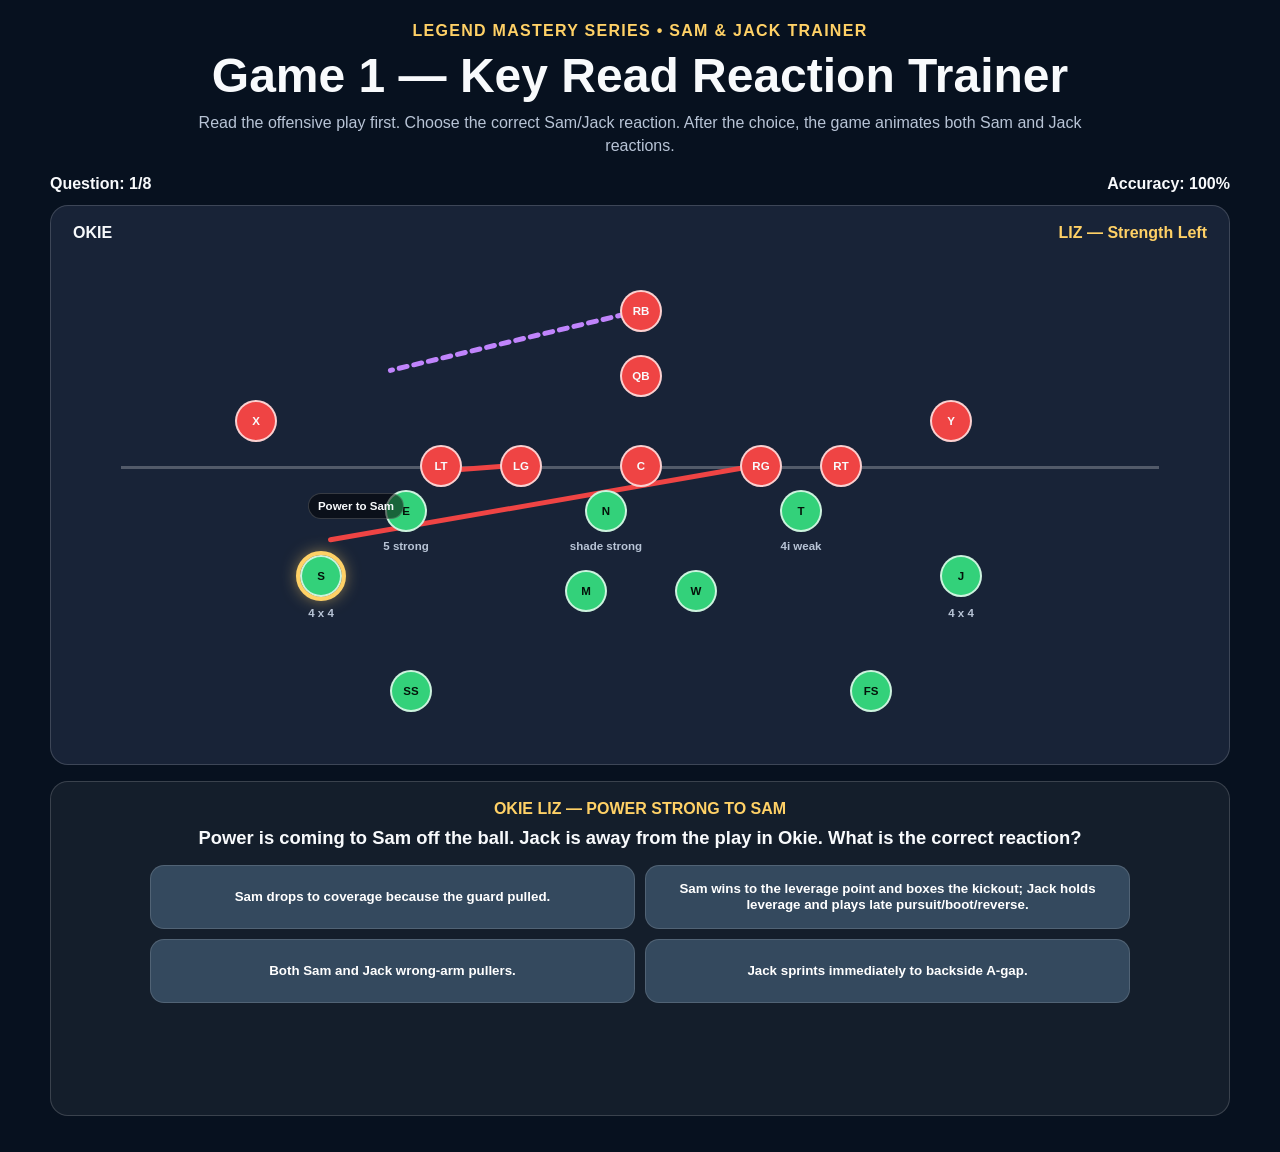
==== commit aa9440a8: "Update game1.html" ====
--- a/games/game1.html
+++ b/games/game1.html
@@ -1,937 +1,546 @@
 <!doctype html>
 <html lang="en">
 <head>
-  <meta charset="utf-8" />
-  <meta name="viewport" content="width=device-width,initial-scale=1" />
-  <title>Game 1 — Sam & Jack Key Read Reaction Trainer</title>
-
-  <style>
-    :root {
-      --bg: #07111f;
-      --panel: #101b2d;
-      --field: #1a2435;
-      --line: rgba(255,255,255,0.16);
-      --text: #f8fafc;
-      --muted: #b8c4d6;
-      --accent: #ff7a18;
-      --green: #33d17a;
-      --red: #ef4444;
-      --blue: #4da3ff;
-      --yellow: #ffd166;
-      --purple: #c084fc;
-    }
-
-    * {
-      box-sizing: border-box;
-    }
-
-    body {
-      margin: 0;
-      font-family: Arial, Helvetica, sans-serif;
-      background: linear-gradient(180deg, #081120, #050913);
-      color: var(--text);
-    }
-
-    .wrap {
-      width: min(1180px, calc(100% - 28px));
-      margin: 0 auto;
-      padding: 22px 0 36px;
-    }
-
-    header {
-      text-align: center;
-      margin-bottom: 16px;
-    }
-
-    .kicker {
-      color: var(--yellow);
-      font-weight: 800;
-      letter-spacing: 0.08em;
-      text-transform: uppercase;
-      font-size: 0.8rem;
-    }
-
-    h1 {
-      margin: 8px 0;
-      font-size: clamp(1.8rem, 4vw, 3rem);
-    }
-
-    .sub {
-      margin: 0 auto;
-      max-width: 900px;
-      color: var(--muted);
-      line-height: 1.45;
-    }
-
-    .hud {
-      display: flex;
-      justify-content: space-between;
-      gap: 12px;
-      margin: 18px 0 12px;
-      font-weight: 800;
-    }
-
-    .field {
-      position: relative;
-      height: 560px;
-      border-radius: 18px;
-      background:
-        linear-gradient(90deg, transparent 49.7%, rgba(255,255,255,0.14) 50%, transparent 50.3%),
-        linear-gradient(180deg, rgba(255,255,255,0.06), rgba(255,255,255,0.02)),
-        var(--field);
-      border: 1px solid var(--line);
-      overflow: hidden;
-      box-shadow: 0 16px 45px rgba(0,0,0,0.28);
-    }
-
-    .los {
-      position: absolute;
-      left: 70px;
-      right: 70px;
-      top: 260px;
-      border-top: 3px solid rgba(255,255,255,0.24);
-    }
-
-    .hash {
-      position: absolute;
-      top: 0;
-      bottom: 0;
-      width: 1px;
-      background: rgba(255,255,255,0.08);
-    }
-
-    .hash.left {
-      left: 33%;
-    }
-
-    .hash.right {
-      right: 33%;
-    }
-
-    .player {
-      position: absolute;
-      width: 42px;
-      height: 42px;
-      border-radius: 50%;
-      display: flex;
-      align-items: center;
-      justify-content: center;
-      font-size: 0.72rem;
-      font-weight: 900;
-      transform: translate(-50%, -50%);
-      border: 2px solid rgba(255,255,255,0.78);
-      z-index: 8;
-    }
-
-    .off {
-      background: var(--red);
-      color: white;
-    }
-
-    .def {
-      background: var(--green);
-      color: #04130a;
-    }
-
-    .focus {
-      outline: 4px solid var(--yellow);
-      box-shadow: 0 0 20px rgba(255,209,102,0.75);
-    }
-
-    .front-title {
-      position: absolute;
-      left: 22px;
-      top: 18px;
-      font-weight: 900;
-      color: white;
-      letter-spacing: 0.08em;
-      text-transform: uppercase;
-      z-index: 10;
-    }
-
-    .strength {
-      position: absolute;
-      right: 22px;
-      top: 18px;
-      font-weight: 900;
-      color: var(--yellow);
-      letter-spacing: 0.08em;
-      text-transform: uppercase;
-      z-index: 10;
-    }
-
-    .tag {
-      position: absolute;
-      transform: translate(-50%, -50%);
-      font-size: 0.72rem;
-      color: var(--muted);
-      font-weight: 900;
-      text-align: center;
-      z-index: 9;
-      white-space: nowrap;
-    }
-
-    .read-label {
-      position: absolute;
-      padding: 6px 9px;
-      border-radius: 999px;
-      background: rgba(0,0,0,0.52);
-      border: 1px solid rgba(255,255,255,0.18);
-      color: white;
-      font-size: 0.72rem;
-      font-weight: 900;
-      transform: translate(-50%, -50%);
-      z-index: 12;
-      white-space: nowrap;
-    }
-
-    svg {
-      position: absolute;
-      inset: 0;
-      width: 100%;
-      height: 100%;
-      pointer-events: none;
-      z-index: 5;
-    }
-
-    .off-line {
-      stroke: var(--red);
-      stroke-width: 5;
-      fill: none;
-      stroke-linecap: round;
-      stroke-linejoin: round;
-      marker-end: url(#arrowRed);
-    }
-
-    .def-blue {
-      stroke: var(--blue);
-      stroke-width: 5;
-      fill: none;
-      stroke-linecap: round;
-      stroke-linejoin: round;
-      marker-end: url(#arrowBlue);
-    }
-
-    .def-green {
-      stroke: var(--green);
-      stroke-width: 5;
-      fill: none;
-      stroke-linecap: round;
-      stroke-linejoin: round;
-      marker-end: url(#arrowGreen);
-    }
-
-    .def-yellow {
-      stroke: var(--yellow);
-      stroke-width: 5;
-      fill: none;
-      stroke-linecap: round;
-      stroke-linejoin: round;
-      marker-end: url(#arrowYellow);
-    }
-
-    .ball-line {
-      stroke: var(--purple);
-      stroke-width: 5;
-      fill: none;
-      stroke-linecap: round;
-      stroke-linejoin: round;
-      marker-end: url(#arrowPurple);
-      stroke-dasharray: 8 7;
-    }
-
-    .question-card {
-      margin-top: 16px;
-      padding: 18px;
-      border-radius: 18px;
-      border: 1px solid var(--line);
-      background: rgba(255,255,255,0.055);
-      text-align: center;
-    }
-
-    .scenario-title {
-      color: var(--yellow);
-      font-weight: 900;
-      margin-bottom: 8px;
-      text-transform: uppercase;
-      letter-spacing: 0.04em;
-    }
-
-    .question {
-      font-size: 1.16rem;
-      font-weight: 900;
-      margin-bottom: 14px;
-      line-height: 1.35;
-    }
-
-    .choices {
-      display: grid;
-      grid-template-columns: repeat(2, 1fr);
-      gap: 10px;
-      max-width: 980px;
-      margin: 0 auto;
-    }
-
-    button {
-      min-height: 64px;
-      border: 1px solid rgba(255,255,255,0.14);
-      border-radius: 14px;
-      background: #34495e;
-      color: white;
-      font-weight: 900;
-      cursor: pointer;
-      font-size: 0.94rem;
-      line-height: 1.25;
-      padding: 10px;
-    }
-
-    button:hover {
-      filter: brightness(1.12);
-    }
-
-    .feedback {
-      min-height: 72px;
-      margin-top: 14px;
-      font-size: 1rem;
-      font-weight: 800;
-      color: var(--muted);
-      line-height: 1.45;
-    }
-
-    .correct {
-      color: var(--green);
-    }
-
-    .incorrect {
-      color: #ff8a8a;
-    }
-
-    .complete {
-      margin-top: 16px;
-      padding: 18px;
-      border-radius: 18px;
-      background: rgba(51,209,122,0.12);
-      border: 1px solid rgba(51,209,122,0.35);
-      display: none;
-      text-align: center;
-    }
-
-    @media (max-width: 760px) {
-      .field {
-        height: 500px;
-      }
-
-      .choices {
-        grid-template-columns: 1fr;
-      }
-
-      .player {
-        width: 36px;
-        height: 36px;
-        font-size: 0.64rem;
-      }
-    }
-  </style>
+<meta charset="utf-8" />
+<meta name="viewport" content="width=device-width,initial-scale=1" />
+<title>Game 1 — Sam & Jack Key Read Reaction Trainer</title>
+
+<style>
+:root{
+  --bg:#07111f;
+  --field:#182337;
+  --text:#f8fafc;
+  --muted:#b8c4d6;
+  --red:#ef4444;
+  --green:#33d17a;
+  --blue:#4da3ff;
+  --yellow:#ffd166;
+  --purple:#c084fc;
+}
+*{box-sizing:border-box}
+body{margin:0;font-family:Arial,Helvetica,sans-serif;background:#07111f;color:var(--text)}
+.wrap{width:min(1180px,calc(100% - 28px));margin:0 auto;padding:22px 0 36px}
+header{text-align:center}
+.kicker{color:var(--yellow);font-weight:900;text-transform:uppercase;letter-spacing:.08em}
+h1{margin:8px 0;font-size:clamp(1.8rem,4vw,3rem)}
+.sub{color:var(--muted);max-width:900px;margin:0 auto;line-height:1.45}
+.hud{display:flex;justify-content:space-between;margin:18px 0 12px;font-weight:900}
+.field{position:relative;height:560px;border-radius:18px;background:var(--field);border:1px solid rgba(255,255,255,.16);overflow:hidden}
+.los{position:absolute;left:70px;right:70px;top:260px;border-top:3px solid rgba(255,255,255,.25)}
+.front-title{position:absolute;left:22px;top:18px;font-weight:900}
+.strength{position:absolute;right:22px;top:18px;font-weight:900;color:var(--yellow)}
+.player{position:absolute;width:42px;height:42px;border-radius:50%;display:flex;align-items:center;justify-content:center;font-size:.72rem;font-weight:900;transform:translate(-50%,-50%);border:2px solid rgba(255,255,255,.75);z-index:8}
+.off{background:var(--red)}
+.def{background:var(--green);color:#04130a}
+.focus{outline:4px solid var(--yellow);box-shadow:0 0 18px rgba(255,209,102,.8)}
+.tag{position:absolute;transform:translate(-50%,-50%);font-size:.72rem;color:var(--muted);font-weight:900;z-index:9;white-space:nowrap}
+.read-label{position:absolute;padding:6px 9px;border-radius:999px;background:rgba(0,0,0,.52);border:1px solid rgba(255,255,255,.18);font-size:.72rem;font-weight:900;transform:translate(-50%,-50%);z-index:12;white-space:nowrap}
+svg{position:absolute;inset:0;width:100%;height:100%;pointer-events:none;z-index:5}
+.off-line{stroke:var(--red);stroke-width:5;fill:none;stroke-linecap:round;stroke-linejoin:round;marker-end:url(#arrowRed)}
+.ball-line{stroke:var(--purple);stroke-width:5;fill:none;stroke-dasharray:8 7;stroke-linecap:round;marker-end:url(#arrowPurple)}
+.def-sam{stroke:var(--yellow);stroke-width:5;fill:none;stroke-linecap:round;stroke-linejoin:round;marker-end:url(#arrowYellow)}
+.def-jack{stroke:var(--blue);stroke-width:5;fill:none;stroke-linecap:round;stroke-linejoin:round;marker-end:url(#arrowBlue)}
+.draw{stroke-dasharray:500;stroke-dashoffset:500;animation:drawLine 1.2s ease forwards}
+@keyframes drawLine{to{stroke-dashoffset:0}}
+.question-card{margin-top:16px;padding:18px;border-radius:18px;border:1px solid rgba(255,255,255,.16);background:rgba(255,255,255,.055);text-align:center}
+.scenario-title{color:var(--yellow);font-weight:900;text-transform:uppercase;margin-bottom:8px}
+.question{font-size:1.15rem;font-weight:900;margin-bottom:14px;line-height:1.35}
+.choices{display:grid;grid-template-columns:repeat(2,1fr);gap:10px;max-width:980px;margin:0 auto}
+button{min-height:64px;border:1px solid rgba(255,255,255,.14);border-radius:14px;background:#34495e;color:white;font-weight:900;cursor:pointer;padding:10px;line-height:1.25}
+button:hover{filter:brightness(1.12)}
+button:disabled{opacity:.55}
+.feedback{min-height:80px;margin-top:14px;font-weight:800;line-height:1.45;color:var(--muted)}
+.correct{color:var(--green)}
+.incorrect{color:#ff8a8a}
+.complete{display:none;margin-top:16px;padding:18px;border-radius:18px;background:rgba(51,209,122,.12);border:1px solid rgba(51,209,122,.35);text-align:center}
+@media(max-width:760px){.field{height:500px}.choices{grid-template-columns:1fr}.player{width:36px;height:36px;font-size:.64rem}}
+</style>
 </head>
 
 <body>
-  <div class="wrap">
-
-    <header>
-      <div class="kicker">Legend Mastery Series • Sam & Jack Trainer</div>
-      <h1>Game 1 — Key Read Reaction Trainer</h1>
-      <p class="sub">
-        Read the play, identify the key action, and choose the correct Sam or Jack reaction.
-        Blue/green/yellow lines show defensive reaction. Red lines show offensive key movement.
-      </p>
-    </header>
-
-    <section class="hud">
-      <div>Question: <span id="qNum">1</span>/<span id="qTotal">10</span></div>
-      <div>Accuracy: <span id="accuracy">100</span>%</div>
-    </section>
-
-    <section class="field" id="field">
-      <div class="front-title" id="frontTitle"></div>
-      <div class="strength" id="strengthTitle"></div>
-      <div class="hash left"></div>
-      <div class="hash right"></div>
-      <div class="los"></div>
-
-      <svg id="movementLayer" viewBox="0 0 1180 560" preserveAspectRatio="none">
-        <defs>
-          <marker id="arrowRed" markerWidth="10" markerHeight="10" refX="8" refY="3" orient="auto">
-            <path d="M0,0 L0,6 L9,3 z" fill="#ef4444"></path>
-          </marker>
-          <marker id="arrowBlue" markerWidth="10" markerHeight="10" refX="8" refY="3" orient="auto">
-            <path d="M0,0 L0,6 L9,3 z" fill="#4da3ff"></path>
-          </marker>
-          <marker id="arrowGreen" markerWidth="10" markerHeight="10" refX="8" refY="3" orient="auto">
-            <path d="M0,0 L0,6 L9,3 z" fill="#33d17a"></path>
-          </marker>
-          <marker id="arrowYellow" markerWidth="10" markerHeight="10" refX="8" refY="3" orient="auto">
-            <path d="M0,0 L0,6 L9,3 z" fill="#ffd166"></path>
-          </marker>
-          <marker id="arrowPurple" markerWidth="10" markerHeight="10" refX="8" refY="3" orient="auto">
-            <path d="M0,0 L0,6 L9,3 z" fill="#c084fc"></path>
-          </marker>
-        </defs>
-      </svg>
-    </section>
-
-    <section class="question-card">
-      <div class="scenario-title" id="scenarioTitle"></div>
-      <div class="question" id="questionText"></div>
-
-      <div class="choices" id="choices"></div>
-
-      <div class="feedback" id="feedback"></div>
-    </section>
-
-    <section class="complete" id="completeBox">
-      <h2>Game Complete</h2>
-      <p id="finalScore"></p>
-      <button onclick="restartGame()">Restart Game</button>
-    </section>
-
-  </div>
-
-  <script>
-    const field = document.getElementById("field");
-    const svg = document.getElementById("movementLayer");
-
-    const scenarios = [
-      {
-        id: "under-power-to-jack",
-        front: "UNDER",
-        strength: "RIP — Strength Right",
-        title: "Under Rip — Power Weak to Jack",
-        focus: "Jack",
-        correct: "spillB",
-        question: "Jack gets down block with a pulling guard coming to him. What is Jack’s full reaction?",
-        explanation: "Correct. Jack is on the LOS in a weak 5-tech. He plays this like the End: flatten down the line, wrong-arm/spill the puller, close the window, then turn vertical in the B-gap.",
-        choices: [
-          { id: "spillB", text: "Flatten down the line, wrong-arm/spill the puller, then turn vertical in B-gap." },
-          { id: "boxEdge", text: "Box the puller outside and stay wide in contain." },
-          { id: "cutback", text: "Shuffle slowly for cutback because the ball is away." },
-          { id: "coverage", text: "Open to #2 and carry vertical because it is high hat." }
-        ],
-        draw: drawUnderPowerToJack
-      },
-      {
-        id: "under-power-away-from-sam",
-        front: "UNDER",
-        strength: "RIP — Strength Right",
-        title: "Under Rip — Power Weak Away From Sam",
-        focus: "Sam",
-        correct: "cutback",
-        question: "On the opposite side of Power Weak, Sam gets a gap-hinge/base look. What is Sam’s reaction?",
-        explanation: "Correct. Sam takes his read steps, treats the gap-hinge/base like base pressure, stays square, then works into cutback responsibility after confirming the ball is away.",
-        choices: [
-          { id: "cutback", text: "Take read steps, handle the base/gap-hinge look, then work into cutback after ball away." },
-          { id: "spillB", text: "Wrong-arm the puller and turn vertical into B-gap." },
-          { id: "highhat", text: "Open to #2 and wall #2 to 10–12 yards." },
-          { id: "chaseGive", text: "Chase the running back immediately across the formation." }
-        ],
-        draw: drawUnderPowerToJack
-      },
-      {
-        id: "okie-power-to-sam",
-        front: "OKIE",
-        strength: "LIZ — Strength Left",
-        title: "Okie Liz — Power Strong to Sam",
-        focus: "Sam",
-        correct: "box",
-        question: "Okie Power Strong is coming to Sam off the ball. He gets down/puller action. What is Sam’s reaction?",
-        explanation: "Correct. Off-ball Sam wins the race to the leverage point, sets the edge tightly, boxes the kickout, keeps outside arm free, and forces the ball back inside.",
-        choices: [
-          { id: "box", text: "Win to the leverage point, box the kickout, keep outside arm free, and force ball inside." },
-          { id: "spill", text: "Wrong-arm through the puller like an on-the-line 5-tech." },
-          { id: "drop", text: "Open to #2 because this is automatically pass." },
-          { id: "late", text: "Wait for the puller to come to you before setting the edge." }
-        ],
-        draw: drawOkiePowerToSam
-      },
-      {
-        id: "okie-zone-read-jack",
-        front: "OKIE",
-        strength: "RIP — Strength Right",
-        title: "Okie Rip — Zone Read at Jack",
-        focus: "Jack",
-        correct: "insideQB",
-        question: "Okie Zone Read is at Jack. The tackle zone blocks and the QB can pull. What is Jack’s reaction?",
-        explanation: "Correct. Jack is off the ball. He boxes the ball back inside and plays the inside point of the QB if the QB pulls.",
-        choices: [
-          { id: "insideQB", text: "Box the ball back inside and play the inside point of the QB on pull." },
-          { id: "chaseGive", text: "Chase the zone give immediately and ignore QB pull." },
-          { id: "spillPuller", text: "Wrong-arm a puller and turn vertical." },
-          { id: "carry2", text: "Carry #2 vertically because #2 released." }
-        ],
-        draw: drawOkieZoneReadJack
-      },
-      {
-        id: "under-zone-read-jack-los",
-        front: "UNDER",
-        strength: "LIZ — Strength Left",
-        title: "Under Liz — Zone Read at Jack",
-        focus: "Jack",
-        correct: "outsideQB",
-        question: "Under Zone Read is at Jack on the LOS in a weak 5-tech. What is his reaction?",
-        explanation: "Correct. Jack is a 5-tech in Under, so he plays like the End: squeeze, stay square, maintain outside leverage on the QB, and do not chase the give.",
-        choices: [
-          { id: "outsideQB", text: "Squeeze, stay square, maintain outside leverage on QB, and do not chase the give." },
-          { id: "boxPuller", text: "Box a kickout block even though no puller is coming." },
-          { id: "cutbackNow", text: "Immediately shuffle to cutback without honoring QB pull." },
-          { id: "deepDrop", text: "Drop deep under #2 because the tackle blocked down." }
-        ],
-        draw: drawUnderZoneReadJack
-      },
-      {
-        id: "okie-outside-zone-sam",
-        front: "OKIE",
-        strength: "LIZ — Strength Left",
-        title: "Okie Liz — Outside Zone to Sam",
-        focus: "Sam",
-        correct: "edge",
-        question: "Outside Zone is coming to Sam. His key shows outside hat and numbers moving wide. What is Sam’s reaction?",
-        explanation: "Correct. Sam adjusts course to maintain outside leverage, gets to the LOS or just beyond, sets a hard edge, and minimizes the vertical seam.",
-        choices: [
-          { id: "edge", text: "Maintain outside leverage, get to the LOS, set hard edge, and shrink the vertical seam." },
-          { id: "spill", text: "Wrong-arm the first puller and turn vertical in B-gap." },
-          { id: "cutback", text: "Slow shuffle for cutback immediately because flow is away." },
-          { id: "rush", text: "Convert directly to pass rush because outside zone is high hat." }
-        ],
-        draw: drawOkieOutsideZoneSam
-      },
-      {
-        id: "under-high-hat-jack",
-        front: "UNDER",
-        strength: "RIP — Strength Right",
-        title: "Under Rip — High Hat at Jack",
-        focus: "Jack",
-        correct: "containRush",
-        question: "Jack is on the LOS in Under. His tackle shows high hat/pass set. What is Jack’s reaction?",
-        explanation: "Correct. Under Jack on the LOS is a contain rusher. He rushes through his gap, keeps outside contain, and never runs past QB depth.",
-        choices: [
-          { id: "containRush", text: "Convert to contain rush: rush through your gap, keep outside shoulder, never past QB depth." },
-          { id: "open2", text: "Open to #2 and wall #2 because all Jack alignments are coverage first." },
-          { id: "wrongArm", text: "Wrong-arm the imaginary puller and close B-gap." },
-          { id: "cutback", text: "Shuffle cutback because high hat means ball away." }
-        ],
-        draw: drawUnderHighHatJack
-      },
-      {
-        id: "okie-high-hat-sam",
-        front: "OKIE",
-        strength: "RIP — Strength Right",
-        title: "Okie Rip — High Hat at Sam",
-        focus: "Sam",
-        correct: "coverage",
-        question: "Sam is off the ball 4x4 in Okie. He gets high hat/pass from his key. What is Sam’s reaction?",
-        explanation: "Correct. Off-ball Sam enters coverage rules: open to #2, feel #2, see #1, wall/carry #2, then square and look for work.",
-        choices: [
-          { id: "coverage", text: "Open to #2, feel #2, see #1, wall/carry #2, then square and look for work." },
-          { id: "containRush", text: "Rush contain because Sam is always a rush player." },
-          { id: "spill", text: "Wrong-arm the tackle and turn vertical." },
-          { id: "chase", text: "Chase the QB immediately with no coverage responsibility." }
-        ],
-        draw: drawOkieHighHatSam
-      },
-      {
-        id: "under-counter-to-jack",
-        front: "UNDER",
-        strength: "RIP — Strength Right",
-        title: "Under Rip — Counter Weak to Jack",
-        focus: "Jack",
-        correct: "spillSecond",
-        question: "Counter is coming to Jack on the LOS. He gets down block and puller. What is his reaction?",
-        explanation: "Correct. Jack flattens with the down block, wrong-arms/spills the first puller, closes the gap, then turns vertical to take out the second puller.",
-        choices: [
-          { id: "spillSecond", text: "Flatten, wrong-arm/spill first puller, close the gap, then turn vertical for the second puller." },
-          { id: "box", text: "Box the puller outside and keep widening." },
-          { id: "zoneQB", text: "Slow play the QB only because this is zone read." },
-          { id: "coverage", text: "Open to #2 because pullers indicate pass." }
-        ],
-        draw: drawUnderCounterToJack
-      },
-      {
-        id: "okie-ball-away-jack-cutback",
-        front: "OKIE",
-        strength: "LIZ — Strength Left",
-        title: "Okie Liz — Ball Away From Jack",
-        focus: "Jack",
-        correct: "lateContain",
-        question: "In Okie, ball flows away from Jack and there is no C-gap player to his side. What is Jack’s reaction?",
-        explanation: "Correct. With no C-gap player in Okie, Jack does not over-chase cutback. He holds leverage, plays late pursuit/contain, and is ready for boot, reverse, or QB pull.",
-        choices: [
-          { id: "lateContain", text: "Hold leverage and play late pursuit/contain; be ready for boot, reverse, or QB pull." },
-          { id: "fastCutback", text: "Sprint immediately to the backside A-gap." },
-          { id: "spill", text: "Wrong-arm the puller even though the ball is away." },
-          { id: "flatDrop", text: "Drop to the flat because all ball-away reads are pass." }
-        ],
-        draw: drawOkieBallAwayJack
-      }
-    ];
-
-    let order = [];
-    let currentIndex = 0;
-    let correctCount = 0;
-    let answeredCount = 0;
-    let locked = false;
-
-    function shuffle(array) {
-      const copy = [...array];
-      for (let i = copy.length - 1; i > 0; i--) {
-        const j = Math.floor(Math.random() * (i + 1));
-        [copy[i], copy[j]] = [copy[j], copy[i]];
-      }
-      return copy;
-    }
-
-    function startGame() {
-      order = shuffle(scenarios);
-      currentIndex = 0;
-      correctCount = 0;
-      answeredCount = 0;
-      locked = false;
-      document.getElementById("qTotal").textContent = order.length;
-      document.getElementById("completeBox").style.display = "none";
-      loadScenario();
-    }
-
-    function restartGame() {
-      startGame();
-      window.scrollTo({ top: 0, behavior: "smooth" });
-    }
-
-    function loadScenario() {
-      locked = false;
-
-      const s = order[currentIndex];
-      document.getElementById("qNum").textContent = currentIndex + 1;
-      updateAccuracy();
-      document.getElementById("scenarioTitle").textContent = s.title;
-      document.getElementById("questionText").textContent = s.question;
-      document.getElementById("feedback").textContent = "";
-      document.getElementById("feedback").className = "feedback";
-
-      drawScenario(s);
-      renderChoices(s);
-    }
-
-    function renderChoices(s) {
-      const choices = shuffle(s.choices);
-      const box = document.getElementById("choices");
-      box.innerHTML = "";
-
-      choices.forEach(choice => {
-        const btn = document.createElement("button");
-        btn.textContent = choice.text;
-        btn.onclick = () => submitAnswer(choice.id);
-        box.appendChild(btn);
-      });
-    }
-
-    function drawScenario(s) {
-      clearField();
-
-      document.getElementById("frontTitle").textContent = s.front;
-      document.getElementById("strengthTitle").textContent = s.strength;
-
-      drawOffenseBase();
-
-      if (s.front === "UNDER") {
-        drawUnder(s.strength.startsWith("RIP"), s.focus);
-      } else {
-        drawOkie(s.strength.startsWith("RIP"), s.focus);
-      }
-
-      s.draw();
-    }
-
-    function clearField() {
-      [...field.querySelectorAll(".player, .tag, .read-label")].forEach(el => el.remove());
-      [...svg.querySelectorAll("path, line, polyline")].forEach(el => el.remove());
-    }
-
-    function drawOffenseBase() {
-      addPlayer("X", 205, 215, "off");
-      addPlayer("LT", 390, 260, "off");
-      addPlayer("LG", 470, 260, "off");
-      addPlayer("C", 590, 260, "off");
-      addPlayer("RG", 710, 260, "off");
-      addPlayer("RT", 790, 260, "off");
-      addPlayer("Y", 900, 215, "off");
-      addPlayer("QB", 590, 170, "off");
-      addPlayer("RB", 590, 105, "off");
-    }
-
-    function drawUnder(strengthRight, focus) {
-      if (strengthRight) {
-        addPlayer("E", 825, 305, "def", focus === "End");
-        addTag("5 strong", 825, 340);
-
-        addPlayer("N", 625, 305, "def");
-        addTag("shade strong", 625, 340);
-
-        addPlayer("T", 430, 305, "def");
-        addTag("3 weak", 430, 340);
-
-        addPlayer("J", 355, 305, "def", focus === "Jack");
-        addTag("5 weak", 355, 340);
-
-        addPlayer("S", 910, 370, "def", focus === "Sam");
-        addTag("off ball", 910, 407);
-      } else {
-        addPlayer("E", 355, 305, "def", focus === "End");
-        addTag("5 strong", 355, 340);
-
-        addPlayer("N", 555, 305, "def");
-        addTag("shade strong", 555, 340);
-
-        addPlayer("T", 750, 305, "def");
-        addTag("3 weak", 750, 340);
-
-        addPlayer("J", 825, 305, "def", focus === "Jack");
-        addTag("5 weak", 825, 340);
-
-        addPlayer("S", 270, 370, "def", focus === "Sam");
-        addTag("off ball", 270, 407);
-      }
-
-      addPlayer("M", 535, 385, "def");
-      addPlayer("W", 645, 385, "def");
-      addPlayer("SS", 360, 485, "def");
-      addPlayer("FS", 820, 485, "def");
-    }
-
-    function drawOkie(strengthRight, focus) {
-      if (strengthRight) {
-        addPlayer("E", 825, 305, "def");
-        addTag("5 strong", 825, 340);
-
-        addPlayer("N", 625, 305, "def");
-        addTag("shade strong", 625, 340);
-
-        addPlayer("T", 430, 305, "def");
-        addTag("4i weak", 430, 340);
-
-        addPlayer("S", 910, 370, "def", focus === "Sam");
-        addTag("4 x 4", 910, 407);
-
-        addPlayer("J", 270, 370, "def", focus === "Jack");
-        addTag("4 x 4", 270, 407);
-      } else {
-        addPlayer("E", 355, 305, "def");
-        addTag("5 strong", 355, 340);
-
-        addPlayer("N", 555, 305, "def");
-        addTag("shade strong", 555, 340);
-
-        addPlayer("T", 750, 305, "def");
-        addTag("4i weak", 750, 340);
-
-        addPlayer("S", 270, 370, "def", focus === "Sam");
-        addTag("4 x 4", 270, 407);
-
-        addPlayer("J", 910, 370, "def", focus === "Jack");
-        addTag("4 x 4", 910, 407);
-      }
-
-      addPlayer("M", 535, 385, "def");
-      addPlayer("W", 645, 385, "def");
-      addPlayer("SS", 360, 485, "def");
-      addPlayer("FS", 820, 485, "def");
-    }
-
-    function drawUnderPowerToJack() {
-      drawPath(390, 260, 470, 266, "off-line");
-      drawPath(470, 260, 335, 318, "off-line");
-      drawPath(590, 105, 410, 175, "ball-line");
-
-      drawPath(355, 305, 420, 307, "def-blue");
-      drawPath(420, 307, 450, 265, "def-blue");
-      drawPath(450, 265, 452, 225, "def-blue");
-
-      drawPath(910, 370, 880, 360, "def-yellow");
-      drawPath(880, 360, 820, 345, "def-yellow");
-
-      addReadLabel("Jack: DOWN + PULLER", 405, 372);
-      addReadLabel("Spill flat, vertical in B", 475, 225);
-      addReadLabel("Sam: gap-hinge/base → cutback", 835, 432);
-    }
-
-    function drawOkiePowerToSam() {
-      drawPath(390, 260, 470, 266, "off-line");
-      drawPath(470, 260, 250, 340, "off-line");
-      drawPath(590, 105, 350, 165, "ball-line");
-
-      drawPath(270, 370, 255, 325, "def-green");
-      drawPath(255, 325, 250, 300, "def-green");
-
-      addReadLabel("Sam: down + puller", 285, 425);
-      addReadLabel("Box kickout / set edge", 245, 285);
-    }
-
-    function drawOkieZoneReadJack() {
-      drawPath(390, 260, 320, 265, "off-line");
-      drawPath(470, 260, 425, 262, "off-line");
-      drawPath(590, 105, 505, 155, "ball-line");
-      drawPath(590, 170, 455, 210, "ball-line");
-
-      drawPath(270, 370, 320, 330, "def-green");
-      drawPath(320, 330, 370, 285, "def-green");
-
-      addReadLabel("Jack: box ball back", 320, 410);
-      addReadLabel("Inside point of QB", 395, 285);
-    }
-
-    function drawUnderZoneReadJack() {
-      drawPath(790, 260, 730, 262, "off-line");
-      drawPath(710, 260, 650, 262, "off-line");
-      drawPath(590, 105, 675, 155, "ball-line");
-      drawPath(590, 170, 730, 220, "ball-line");
-
-      drawPath(825, 305, 780, 302, "def-blue");
-      drawPath(780, 302, 750, 255, "def-blue");
-
-      addReadLabel("Jack: squeeze", 790, 355);
-      addReadLabel("Outside point of QB", 750, 240);
-    }
-
-    function drawOkieOutsideZoneSam() {
-      drawPath(390, 260, 330, 250, "off-line");
-      drawPath(470, 260, 410, 250, "off-line");
-      drawPath(590, 105, 335, 160, "ball-line");
-
-      drawPath(270, 370, 245, 325, "def-green");
-      drawPath(245, 325, 235, 280, "def-green");
-
-      addReadLabel("Sam: outside hat", 330, 235);
-      addReadLabel("Set hard edge", 235, 265);
-    }
-
-    function drawUnderHighHatJack() {
-      drawPath(390, 260, 390, 205, "off-line");
-      drawPath(355, 305, 350, 245, "def-yellow");
-      drawPath(350, 245, 370, 185, "def-yellow");
-
-      addReadLabel("High Hat / Pass", 390, 185);
-      addReadLabel("Contain rush", 370, 170);
-    }
-
-    function drawOkieHighHatSam() {
-      drawPath(790, 260, 790, 205, "off-line");
-      drawPath(910, 370, 890, 330, "def-yellow");
-      drawPath(890, 330, 865, 285, "def-yellow");
-
-      addReadLabel("High Hat / Pass", 790, 185);
-      addReadLabel("Open to #2 / coverage", 865, 270);
-    }
-
-    function drawUnderCounterToJack() {
-      drawPath(390, 260, 470, 266, "off-line");
-      drawPath(710, 260, 425, 315, "off-line");
-      drawPath(790, 260, 455, 330, "off-line");
-      drawPath(590, 105, 415, 170, "ball-line");
-
-      drawPath(355, 305, 420, 307, "def-blue");
-      drawPath(420, 307, 445, 268, "def-blue");
-      drawPath(445, 268, 447, 220, "def-blue");
-
-      addReadLabel("Counter: down + pullers", 435, 375);
-      addReadLabel("Spill first / vertical for second", 470, 220);
-    }
-
-    function drawOkieBallAwayJack() {
-      drawPath(790, 260, 850, 265, "off-line");
-      drawPath(710, 260, 765, 265, "off-line");
-      drawPath(590, 105, 800, 160, "ball-line");
-
-      drawPath(910, 370, 900, 340, "def-green");
-      drawPath(900, 340, 895, 305, "def-green");
-
-      addReadLabel("Jack: ball away", 910, 425);
-      addReadLabel("Hold leverage / late pursuit", 895, 290);
-    }
-
-    function addPlayer(label, x, y, type, focus = false) {
-      const el = document.createElement("div");
-      el.className = "player " + type + (focus ? " focus" : "");
-      el.style.left = x + "px";
-      el.style.top = y + "px";
-      el.textContent = label;
-      field.appendChild(el);
-    }
-
-    function addTag(text, x, y) {
-      const el = document.createElement("div");
-      el.className = "tag";
-      el.style.left = x + "px";
-      el.style.top = y + "px";
-      el.textContent = text;
-      field.appendChild(el);
-    }
-
-    function addReadLabel(text, x, y) {
-      const el = document.createElement("div");
-      el.className = "read-label";
-      el.style.left = x + "px";
-      el.style.top = y + "px";
-      el.textContent = text;
-      field.appendChild(el);
-    }
-
-    function drawPath(x1, y1, x2, y2, cls) {
-      const path = document.createElementNS("http://www.w3.org/2000/svg", "path");
-      path.setAttribute("d", `M ${x1} ${y1} L ${x2} ${y2}`);
-      path.setAttribute("class", cls);
-      svg.appendChild(path);
-    }
-
-    function submitAnswer(choice) {
-      if (locked) return;
-      locked = true;
-
-      const s = order[currentIndex];
-      const feedback = document.getElementById("feedback");
-
-      answeredCount++;
-
-      if (choice === s.correct) {
-        correctCount++;
-        feedback.className = "feedback correct";
-        feedback.textContent = s.explanation;
-
-        setTimeout(() => {
-          currentIndex++;
-          if (currentIndex >= order.length) {
-            endGame();
-          } else {
-            loadScenario();
-          }
-        }, 5000);
-      } else {
-        feedback.className = "feedback incorrect";
-        feedback.textContent = "Not yet. Re-read the key movement and match the reaction to the play-side or backside responsibility.";
-        locked = false;
-      }
-
-      updateAccuracy();
-    }
-
-    function updateAccuracy() {
-      document.getElementById("accuracy").textContent =
-        answeredCount === 0 ? 100 : Math.round((correctCount / answeredCount) * 100);
-    }
-
-    function endGame() {
-      document.getElementById("completeBox").style.display = "block";
-      document.getElementById("finalScore").textContent =
-        `Final Accuracy: ${Math.round((correctCount / answeredCount) * 100)}%`;
-    }
-
-    startGame();
-  </script>
+<div class="wrap">
+
+<header>
+  <div class="kicker">Legend Mastery Series • Sam & Jack Trainer</div>
+  <h1>Game 1 — Key Read Reaction Trainer</h1>
+  <p class="sub">
+    Read the offensive play first. Choose the correct Sam/Jack reaction.
+    After the choice, the game animates both Sam and Jack reactions.
+  </p>
+</header>
+
+<section class="hud">
+  <div>Question: <span id="qNum">1</span>/<span id="qTotal">8</span></div>
+  <div>Accuracy: <span id="accuracy">100</span>%</div>
+</section>
+
+<section class="field" id="field">
+  <div class="front-title" id="frontTitle"></div>
+  <div class="strength" id="strengthTitle"></div>
+  <div class="los"></div>
+
+  <svg id="movementLayer" viewBox="0 0 1180 560" preserveAspectRatio="none">
+    <defs>
+      <marker id="arrowRed" markerWidth="10" markerHeight="10" refX="8" refY="3" orient="auto">
+        <path d="M0,0 L0,6 L9,3 z" fill="#ef4444"></path>
+      </marker>
+      <marker id="arrowPurple" markerWidth="10" markerHeight="10" refX="8" refY="3" orient="auto">
+        <path d="M0,0 L0,6 L9,3 z" fill="#c084fc"></path>
+      </marker>
+      <marker id="arrowYellow" markerWidth="10" markerHeight="10" refX="8" refY="3" orient="auto">
+        <path d="M0,0 L0,6 L9,3 z" fill="#ffd166"></path>
+      </marker>
+      <marker id="arrowBlue" markerWidth="10" markerHeight="10" refX="8" refY="3" orient="auto">
+        <path d="M0,0 L0,6 L9,3 z" fill="#4da3ff"></path>
+      </marker>
+    </defs>
+  </svg>
+</section>
+
+<section class="question-card">
+  <div class="scenario-title" id="scenarioTitle"></div>
+  <div class="question" id="questionText"></div>
+  <div class="choices" id="choices"></div>
+  <div class="feedback" id="feedback"></div>
+</section>
+
+<section class="complete" id="completeBox">
+  <h2>Game Complete</h2>
+  <p id="finalScore"></p>
+  <button onclick="restartGame()">Restart Game</button>
+</section>
+
+</div>
+
+<script>
+const field = document.getElementById("field");
+const svg = document.getElementById("movementLayer");
+
+const scenarios = [
+  {
+    front:"UNDER",
+    strength:"RIP — Strength Right",
+    title:"Under Rip — Outside Hat to Jack",
+    focus:"Jack",
+    correct:"jackEdgeSamCutback",
+    question:"Jack is in a weak 5-tech. The weak tackle shows outside hat/base pressure to Jack. What is the correct reaction?",
+    choices:[
+      ["jackEdgeSamCutback","Jack attacks his leverage point and sets a hard edge; Sam takes read steps, confirms ball away, and slow cuts back."],
+      ["jackSpill","Jack wrong-arms a puller and turns vertical in B-gap."],
+      ["jackDrop","Jack opens to #2 and plays coverage."],
+      ["samBlitz","Sam blitzes C-gap immediately."]
+    ],
+    explanation:"Correct. Outside hat/base to Jack is not a spill read. Jack attacks the leverage point, locks out/sets the edge, keeps outside leverage, and forces the ball back inside. Sam is away from the ball, takes read steps, confirms ball away, and works slow cutback.",
+    offense:()=>{
+      path(790,260,850,268,"off-line");
+      path(590,105,810,170,"ball-line");
+      label("Outside hat/base to Jack",840,245);
+    },
+    defense:()=>{
+      path(825,305,875,285,"def-jack draw");
+      path(875,285,895,260,"def-jack draw");
+      label("Jack: leverage point / hard edge",900,245);
+
+      path(910,370,880,358,"def-sam draw");
+      path(880,358,825,345,"def-sam draw");
+      label("Sam: slow cutback after read",830,420);
+    }
+  },
+  {
+    front:"UNDER",
+    strength:"RIP — Strength Right",
+    title:"Under Rip — Power Weak to Jack",
+    focus:"Jack",
+    correct:"jackSpillSamCutback",
+    question:"Jack gets down block with a pulling guard coming to him. Sam gets pull-away/gap-hinge away from the play. What is the correct full reaction?",
+    choices:[
+      ["jackSpillSamCutback","Jack flattens down the line, wrong-arms/spills, then turns vertical in B-gap; Sam treats pull-away like down/no puller and slow cuts back."],
+      ["jackBoxSamBlitz","Jack boxes the kickout wide; Sam blitzes off the edge."],
+      ["jackCoverage","Both Sam and Jack drop into coverage."],
+      ["jackChase","Jack chases the back across the formation immediately."]
+    ],
+    explanation:"Correct. Jack on the LOS plays this like the End: flat down the line, wrong-arm/spill the puller, close the window, and turn vertical into B-gap. Sam has pull-away/gap-hinge. Because there is a 5-tech End to his side for QB pull, Sam confirms ball away and slow cuts back.",
+    offense:()=>{
+      path(390,260,470,266,"off-line");
+      path(470,260,350,320,"off-line");
+      path(590,105,410,170,"ball-line");
+      label("Down + puller to Jack",405,370);
+      label("Sam side: gap-hinge / pull away",840,245);
+    },
+    defense:()=>{
+      path(355,305,410,306,"def-jack draw");
+      path(410,306,445,268,"def-jack draw");
+      path(445,268,448,220,"def-jack draw");
+      label("Jack: spill flat, vertical B",480,220);
+
+      path(910,370,880,358,"def-sam draw");
+      path(880,358,825,345,"def-sam draw");
+      label("Sam: slow cutback",835,420);
+    }
+  },
+  {
+    front:"OKIE",
+    strength:"LIZ — Strength Left",
+    title:"Okie Liz — Power Strong to Sam",
+    focus:"Sam",
+    correct:"samBoxJackLate",
+    question:"Power is coming to Sam off the ball. Jack is away from the play in Okie. What is the correct reaction?",
+    choices:[
+      ["samBoxJackLate","Sam wins to the leverage point and boxes the kickout; Jack holds leverage and plays late pursuit/boot/reverse."],
+      ["samSpillJackSpill","Both Sam and Jack wrong-arm pullers."],
+      ["samDrop","Sam drops to coverage because the guard pulled."],
+      ["jackFastCutback","Jack sprints immediately to backside A-gap."]
+    ],
+    explanation:"Correct. Off-ball Sam races to the leverage point, sets the edge tightly, boxes the kickout, and keeps his outside arm free. Jack is away in Okie with no C-gap player to his side, so he holds leverage and plays late pursuit/contain for boot, reverse, or QB pull.",
+    offense:()=>{
+      path(470,260,390,266,"off-line");
+      path(710,260,280,335,"off-line");
+      path(590,105,340,165,"ball-line");
+      label("Power to Sam",305,300);
+    },
+    defense:()=>{
+      path(270,370,250,325,"def-sam draw");
+      path(250,325,240,285,"def-sam draw");
+      label("Sam: box / set edge",245,270);
+
+      path(910,370,900,340,"def-jack draw");
+      path(900,340,895,305,"def-jack draw");
+      label("Jack: hold leverage / late pursuit",895,290);
+    }
+  },
+  {
+    front:"OKIE",
+    strength:"RIP — Strength Right",
+    title:"Okie Rip — Zone Read at Jack",
+    focus:"Jack",
+    correct:"jackInsideQBSamCutback",
+    question:"Zone Read is at Jack in Okie. Sam is away from the play. What is the correct reaction?",
+    choices:[
+      ["jackInsideQBSamCutback","Jack boxes the ball back inside and plays inside point of QB; Sam confirms ball away and works slow cutback."],
+      ["jackChaseGive","Jack chases the give immediately."],
+      ["samBox","Sam boxes a kickout on the opposite side."],
+      ["bothCoverage","Both players open to coverage."]
+    ],
+    explanation:"Correct. Jack is off the ball in Okie. He boxes the ball back inside and plays the inside point of the QB on pull. Sam confirms ball away and works slow cutback/reverse responsibility.",
+    offense:()=>{
+      path(390,260,330,260,"off-line");
+      path(470,260,420,260,"off-line");
+      path(590,105,505,155,"ball-line");
+      path(590,170,455,210,"ball-line");
+      label("Zone Read at Jack",410,235);
+    },
+    defense:()=>{
+      path(270,370,320,330,"def-jack draw");
+      path(320,330,370,285,"def-jack draw");
+      label("Jack: inside point QB",395,285);
+
+      path(910,370,880,358,"def-sam draw");
+      path(880,358,825,345,"def-sam draw");
+      label("Sam: slow cutback",835,420);
+    }
+  },
+  {
+    front:"UNDER",
+    strength:"LIZ — Strength Left",
+    title:"Under Liz — Zone Read at Jack",
+    focus:"Jack",
+    correct:"jackOutsideQBSamFit",
+    question:"Zone Read is at Jack on the LOS in Under. What is the correct reaction?",
+    choices:[
+      ["jackOutsideQBSamFit","Jack squeezes, keeps outside leverage on QB, and does not chase the give; Sam fits flow to his side if ball declares."],
+      ["jackChaseGive","Jack chases the give immediately."],
+      ["jackBoxPuller","Jack boxes a puller."],
+      ["samCoverage","Sam opens to coverage immediately."]
+    ],
+    explanation:"Correct. Jack is a weak 5-tech in Under, so he plays like the End. Squeeze, stay square, maintain outside leverage on the QB, and do not be a hero chasing the give. Sam reads flow and fits if the ball declares to him.",
+    offense:()=>{
+      path(790,260,730,262,"off-line");
+      path(710,260,650,262,"off-line");
+      path(590,105,675,155,"ball-line");
+      path(590,170,730,220,"ball-line");
+      label("Zone Read at Jack",750,235);
+    },
+    defense:()=>{
+      path(825,305,780,302,"def-jack draw");
+      path(780,302,750,255,"def-jack draw");
+      label("Jack: outside point QB",750,240);
+
+      path(270,370,315,340,"def-sam draw");
+      label("Sam: flow fit / scrape",330,335);
+    }
+  },
+  {
+    front:"OKIE",
+    strength:"LIZ — Strength Left",
+    title:"Okie Liz — Outside Zone to Sam",
+    focus:"Sam",
+    correct:"samEdgeJackLate",
+    question:"Outside Zone is coming to Sam. Jack is backside in Okie. What is the correct reaction?",
+    choices:[
+      ["samEdgeJackLate","Sam maintains outside leverage, sets a hard edge, and shrinks the vertical seam; Jack holds leverage for boot/reverse/QB pull."],
+      ["samSpill","Sam wrong-arms a puller."],
+      ["jackFastCutback","Jack sprints across to A-gap immediately."],
+      ["samDrop","Sam drops to coverage because the tackle went wide."]
+    ],
+    explanation:"Correct. Outside hat and numbers wide means Sam adjusts course, keeps outside leverage, gets to the LOS or just beyond, and sets a hard edge. Jack does not overrun backside; he holds leverage for boot, reverse, or QB pull.",
+    offense:()=>{
+      path(390,260,330,250,"off-line");
+      path(470,260,410,250,"off-line");
+      path(590,105,335,160,"ball-line");
+      label("Outside Zone to Sam",330,235);
+    },
+    defense:()=>{
+      path(270,370,245,325,"def-sam draw");
+      path(245,325,235,280,"def-sam draw");
+      label("Sam: hard edge",235,265);
+
+      path(910,370,900,340,"def-jack draw");
+      path(900,340,895,305,"def-jack draw");
+      label("Jack: hold / late pursuit",895,290);
+    }
+  },
+  {
+    front:"UNDER",
+    strength:"RIP — Strength Right",
+    title:"Under Rip — High Hat at Jack",
+    focus:"Jack",
+    correct:"jackRushSamCoverage",
+    question:"Jack is on the LOS in Under and gets high hat/pass set. Sam also gets pass read. What is the correct reaction?",
+    choices:[
+      ["jackRushSamCoverage","Jack converts to contain rush; Sam enters coverage rules, opening to #2."],
+      ["jackCoverage","Jack opens to #2 because high hat always means coverage."],
+      ["samSpill","Sam wrong-arms the tackle."],
+      ["bothCutback","Both players slow cutback."]
+    ],
+    explanation:"Correct. Under Jack on the LOS is a contain rusher on high hat. He rushes through his gap, keeps outside shoulder/contain, and never runs past QB depth. Off-ball Sam enters coverage rules.",
+    offense:()=>{
+      path(390,260,390,205,"off-line");
+      path(790,260,790,205,"off-line");
+      label("High Hat / Pass",590,190);
+    },
+    defense:()=>{
+      path(355,305,350,245,"def-jack draw");
+      path(350,245,370,185,"def-jack draw");
+      label("Jack: contain rush",370,170);
+
+      path(910,370,890,330,"def-sam draw");
+      path(890,330,865,285,"def-sam draw");
+      label("Sam: open to #2",865,270);
+    }
+  },
+  {
+    front:"OKIE",
+    strength:"RIP — Strength Right",
+    title:"Okie Rip — High Hat at Sam and Jack",
+    focus:"Sam",
+    correct:"bothCoverage",
+    question:"Sam and Jack are both off the ball in Okie and get high hat/pass. What is the correct reaction?",
+    choices:[
+      ["bothCoverage","Both enter coverage rules: open, feel route threats, wall/carry, then look for work."],
+      ["jackRush","Jack rushes because he is always a rush player."],
+      ["samBox","Sam boxes a kickout."],
+      ["bothSpill","Both wrong-arm pullers."]
+    ],
+    explanation:"Correct. In Okie, Sam and Jack are off the ball. High hat sends them into coverage rules: open to the threat, feel #2, see #1, wall/carry, square, and look for work.",
+    offense:()=>{
+      path(390,260,390,205,"off-line");
+      path(790,260,790,205,"off-line");
+      label("High Hat / Pass",590,190);
+    },
+    defense:()=>{
+      path(910,370,890,330,"def-sam draw");
+      path(890,330,865,285,"def-sam draw");
+      label("Sam: coverage",865,270);
+
+      path(270,370,290,330,"def-jack draw");
+      path(290,330,315,285,"def-jack draw");
+      label("Jack: coverage",315,270);
+    }
+  }
+];
+
+let order=[];
+let current=0;
+let correct=0;
+let attempts=0;
+let locked=false;
+
+function shuffle(arr){
+  const a=[...arr];
+  for(let i=a.length-1;i>0;i--){
+    const j=Math.floor(Math.random()*(i+1));
+    [a[i],a[j]]=[a[j],a[i]];
+  }
+  return a;
+}
+
+function startGame(){
+  order=shuffle(scenarios);
+  current=0;
+  correct=0;
+  attempts=0;
+  document.getElementById("qTotal").textContent=order.length;
+  document.getElementById("completeBox").style.display="none";
+  loadScenario();
+}
+
+function restartGame(){startGame();window.scrollTo({top:0,behavior:"smooth"})}
+
+function loadScenario(){
+  locked=false;
+  const s=order[current];
+  clearField();
+  document.getElementById("qNum").textContent=current+1;
+  updateAccuracy();
+  document.getElementById("scenarioTitle").textContent=s.title;
+  document.getElementById("questionText").textContent=s.question;
+  document.getElementById("feedback").textContent="";
+  document.getElementById("feedback").className="feedback";
+  document.getElementById("frontTitle").textContent=s.front;
+  document.getElementById("strengthTitle").textContent=s.strength;
+
+  drawOffense();
+  if(s.front==="UNDER") drawUnder(s.strength.startsWith("RIP"),s.focus);
+  else drawOkie(s.strength.startsWith("RIP"),s.focus);
+
+  s.offense();
+  renderChoices(s);
+}
+
+function clearField(){
+  [...field.querySelectorAll(".player,.tag,.read-label")].forEach(e=>e.remove());
+  [...svg.querySelectorAll("path")].forEach(e=>e.remove());
+}
+
+function drawOffense(){
+  addPlayer("X",205,215,"off");
+  addPlayer("LT",390,260,"off");
+  addPlayer("LG",470,260,"off");
+  addPlayer("C",590,260,"off");
+  addPlayer("RG",710,260,"off");
+  addPlayer("RT",790,260,"off");
+  addPlayer("Y",900,215,"off");
+  addPlayer("QB",590,170,"off");
+  addPlayer("RB",590,105,"off");
+}
+
+function drawUnder(rip,focus){
+  if(rip){
+    addPlayer("E",825,305,"def",focus==="End"); label("5 strong",825,340);
+    addPlayer("N",625,305,"def"); label("shade strong",625,340);
+    addPlayer("T",430,305,"def"); label("3 weak",430,340);
+    addPlayer("J",355,305,"def",focus==="Jack"); label("5 weak",355,340);
+    addPlayer("S",910,370,"def",focus==="Sam"); label("off ball",910,407);
+  } else {
+    addPlayer("E",355,305,"def",focus==="End"); label("5 strong",355,340);
+    addPlayer("N",555,305,"def"); label("shade strong",555,340);
+    addPlayer("T",750,305,"def"); label("3 weak",750,340);
+    addPlayer("J",825,305,"def",focus==="Jack"); label("5 weak",825,340);
+    addPlayer("S",270,370,"def",focus==="Sam"); label("off ball",270,407);
+  }
+  addPlayer("M",535,385,"def");
+  addPlayer("W",645,385,"def");
+  addPlayer("SS",360,485,"def");
+  addPlayer("FS",820,485,"def");
+}
+
+function drawOkie(rip,focus){
+  if(rip){
+    addPlayer("E",825,305,"def"); label("5 strong",825,340);
+    addPlayer("N",625,305,"def"); label("shade strong",625,340);
+    addPlayer("T",430,305,"def"); label("4i weak",430,340);
+    addPlayer("S",910,370,"def",focus==="Sam"); label("4 x 4",910,407);
+    addPlayer("J",270,370,"def",focus==="Jack"); label("4 x 4",270,407);
+  } else {
+    addPlayer("E",355,305,"def"); label("5 strong",355,340);
+    addPlayer("N",555,305,"def"); label("shade strong",555,340);
+    addPlayer("T",750,305,"def"); label("4i weak",750,340);
+    addPlayer("S",270,370,"def",focus==="Sam"); label("4 x 4",270,407);
+    addPlayer("J",910,370,"def",focus==="Jack"); label("4 x 4",910,407);
+  }
+  addPlayer("M",535,385,"def");
+  addPlayer("W",645,385,"def");
+  addPlayer("SS",360,485,"def");
+  addPlayer("FS",820,485,"def");
+}
+
+function renderChoices(s){
+  const box=document.getElementById("choices");
+  box.innerHTML="";
+  shuffle(s.choices).forEach(c=>{
+    const btn=document.createElement("button");
+    btn.textContent=c[1];
+    btn.onclick=()=>submitAnswer(c[0]);
+    box.appendChild(btn);
+  });
+}
+
+function submitAnswer(id){
+  if(locked)return;
+  const s=order[current];
+  attempts++;
+
+  if(id!==s.correct){
+    document.getElementById("feedback").className="feedback incorrect";
+    document.getElementById("feedback").textContent="Not yet. Read the offensive key first, then match the Sam and Jack reaction to play-side/backside responsibility.";
+    updateAccuracy();
+    return;
+  }
+
+  locked=true;
+  correct++;
+  [...document.querySelectorAll("#choices button")].forEach(b=>b.disabled=true);
+
+  s.defense();
+
+  const fb=document.getElementById("feedback");
+  fb.className="feedback correct";
+  fb.textContent=s.explanation;
+
+  updateAccuracy();
+
+  setTimeout(()=>{
+    current++;
+    if(current>=order.length) endGame();
+    else loadScenario();
+  },6000);
+}
+
+function updateAccuracy(){
+  document.getElementById("accuracy").textContent=attempts===0?100:Math.round((correct/attempts)*100);
+}
+
+function endGame(){
+  document.getElementById("completeBox").style.display="block";
+  document.getElementById("finalScore").textContent=`Final Accuracy: ${Math.round((correct/attempts)*100)}%`;
+}
+
+function addPlayer(txt,x,y,type,focus=false){
+  const el=document.createElement("div");
+  el.className=`player ${type}${focus?" focus":""}`;
+  el.style.left=x+"px";
+  el.style.top=y+"px";
+  el.textContent=txt;
+  field.appendChild(el);
+}
+
+function label(txt,x,y){
+  const el=document.createElement("div");
+  el.className=txt.includes(":")||txt.includes("/")||txt.includes("High")||txt.includes("Outside")||txt.includes("Power")||txt.includes("Zone")?"read-label":"tag";
+  el.style.left=x+"px";
+  el.style.top=y+"px";
+  el.textContent=txt;
+  field.appendChild(el);
+}
+
+function path(x1,y1,x2,y2,cls){
+  const p=document.createElementNS("http://www.w3.org/2000/svg","path");
+  p.setAttribute("d",`M ${x1} ${y1} L ${x2} ${y2}`);
+  p.setAttribute("class",cls);
+  svg.appendChild(p);
+}
+
+startGame();
+</script>
 </body>
 </html>
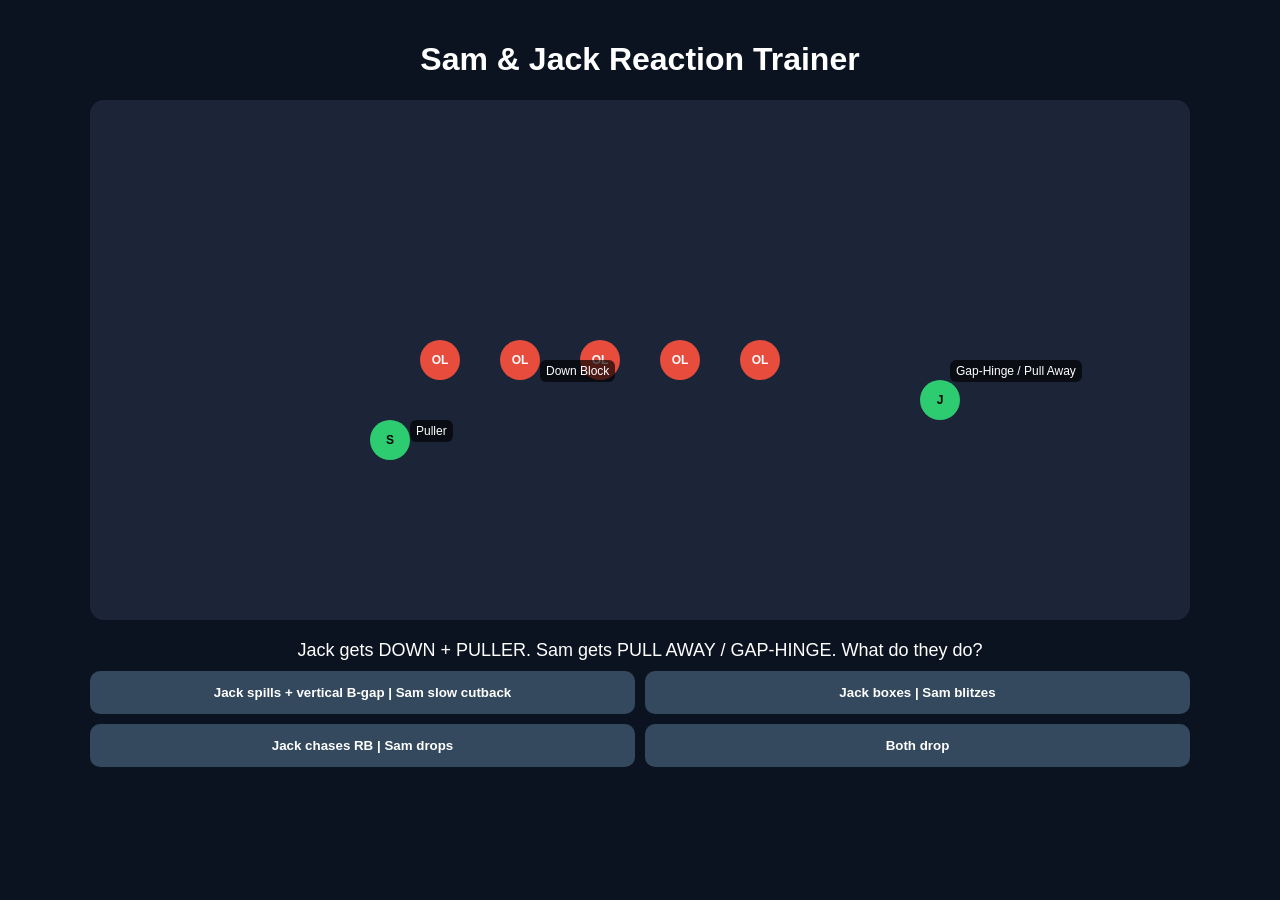
==== commit 705dbccc: "Update game1.html" ====
--- a/games/game1.html
+++ b/games/game1.html
@@ -3,544 +3,297 @@
 <head>
 <meta charset="utf-8" />
 <meta name="viewport" content="width=device-width,initial-scale=1" />
-<title>Game 1 — Sam & Jack Key Read Reaction Trainer</title>
+<title>Game 1 — Key Read Reaction Trainer</title>
 
 <style>
-:root{
-  --bg:#07111f;
-  --field:#182337;
-  --text:#f8fafc;
-  --muted:#b8c4d6;
-  --red:#ef4444;
-  --green:#33d17a;
-  --blue:#4da3ff;
-  --yellow:#ffd166;
-  --purple:#c084fc;
-}
-*{box-sizing:border-box}
-body{margin:0;font-family:Arial,Helvetica,sans-serif;background:#07111f;color:var(--text)}
-.wrap{width:min(1180px,calc(100% - 28px));margin:0 auto;padding:22px 0 36px}
-header{text-align:center}
-.kicker{color:var(--yellow);font-weight:900;text-transform:uppercase;letter-spacing:.08em}
-h1{margin:8px 0;font-size:clamp(1.8rem,4vw,3rem)}
-.sub{color:var(--muted);max-width:900px;margin:0 auto;line-height:1.45}
-.hud{display:flex;justify-content:space-between;margin:18px 0 12px;font-weight:900}
-.field{position:relative;height:560px;border-radius:18px;background:var(--field);border:1px solid rgba(255,255,255,.16);overflow:hidden}
-.los{position:absolute;left:70px;right:70px;top:260px;border-top:3px solid rgba(255,255,255,.25)}
-.front-title{position:absolute;left:22px;top:18px;font-weight:900}
-.strength{position:absolute;right:22px;top:18px;font-weight:900;color:var(--yellow)}
-.player{position:absolute;width:42px;height:42px;border-radius:50%;display:flex;align-items:center;justify-content:center;font-size:.72rem;font-weight:900;transform:translate(-50%,-50%);border:2px solid rgba(255,255,255,.75);z-index:8}
-.off{background:var(--red)}
-.def{background:var(--green);color:#04130a}
-.focus{outline:4px solid var(--yellow);box-shadow:0 0 18px rgba(255,209,102,.8)}
-.tag{position:absolute;transform:translate(-50%,-50%);font-size:.72rem;color:var(--muted);font-weight:900;z-index:9;white-space:nowrap}
-.read-label{position:absolute;padding:6px 9px;border-radius:999px;background:rgba(0,0,0,.52);border:1px solid rgba(255,255,255,.18);font-size:.72rem;font-weight:900;transform:translate(-50%,-50%);z-index:12;white-space:nowrap}
-svg{position:absolute;inset:0;width:100%;height:100%;pointer-events:none;z-index:5}
-.off-line{stroke:var(--red);stroke-width:5;fill:none;stroke-linecap:round;stroke-linejoin:round;marker-end:url(#arrowRed)}
-.ball-line{stroke:var(--purple);stroke-width:5;fill:none;stroke-dasharray:8 7;stroke-linecap:round;marker-end:url(#arrowPurple)}
-.def-sam{stroke:var(--yellow);stroke-width:5;fill:none;stroke-linecap:round;stroke-linejoin:round;marker-end:url(#arrowYellow)}
-.def-jack{stroke:var(--blue);stroke-width:5;fill:none;stroke-linecap:round;stroke-linejoin:round;marker-end:url(#arrowBlue)}
-.draw{stroke-dasharray:500;stroke-dashoffset:500;animation:drawLine 1.2s ease forwards}
-@keyframes drawLine{to{stroke-dashoffset:0}}
-.question-card{margin-top:16px;padding:18px;border-radius:18px;border:1px solid rgba(255,255,255,.16);background:rgba(255,255,255,.055);text-align:center}
-.scenario-title{color:var(--yellow);font-weight:900;text-transform:uppercase;margin-bottom:8px}
-.question{font-size:1.15rem;font-weight:900;margin-bottom:14px;line-height:1.35}
-.choices{display:grid;grid-template-columns:repeat(2,1fr);gap:10px;max-width:980px;margin:0 auto}
-button{min-height:64px;border:1px solid rgba(255,255,255,.14);border-radius:14px;background:#34495e;color:white;font-weight:900;cursor:pointer;padding:10px;line-height:1.25}
-button:hover{filter:brightness(1.12)}
-button:disabled{opacity:.55}
-.feedback{min-height:80px;margin-top:14px;font-weight:800;line-height:1.45;color:var(--muted)}
-.correct{color:var(--green)}
-.incorrect{color:#ff8a8a}
-.complete{display:none;margin-top:16px;padding:18px;border-radius:18px;background:rgba(51,209,122,.12);border:1px solid rgba(51,209,122,.35);text-align:center}
-@media(max-width:760px){.field{height:500px}.choices{grid-template-columns:1fr}.player{width:36px;height:36px;font-size:.64rem}}
+body{
+  margin:0;
+  font-family:Arial;
+  background:#0b1220;
+  color:white;
+}
+
+.wrap{
+  max-width:1100px;
+  margin:auto;
+  padding:20px;
+}
+
+h1{text-align:center}
+
+.field{
+  position:relative;
+  height:520px;
+  background:#1c2538;
+  border-radius:14px;
+  margin:20px 0;
+}
+
+.player{
+  position:absolute;
+  width:40px;
+  height:40px;
+  border-radius:50%;
+  display:flex;
+  align-items:center;
+  justify-content:center;
+  font-size:12px;
+  font-weight:bold;
+  transform:translate(-50%,-50%);
+}
+
+.off{background:#e74c3c;}
+.def{background:#2ecc71;color:#000;}
+
+svg{
+  position:absolute;
+  inset:0;
+  width:100%;
+  height:100%;
+}
+
+.line{
+  stroke:#e74c3c;
+  stroke-width:4;
+  fill:none;
+}
+
+.react{
+  stroke:#4da3ff;
+  stroke-width:4;
+  fill:none;
+  stroke-dasharray:400;
+  stroke-dashoffset:400;
+  animation:draw 1s forwards;
+}
+
+.react2{
+  stroke:#ffd166;
+  stroke-width:4;
+  fill:none;
+  stroke-dasharray:400;
+  stroke-dashoffset:400;
+  animation:draw 1s forwards;
+}
+
+@keyframes draw{
+  to{stroke-dashoffset:0}
+}
+
+.label{
+  position:absolute;
+  background:#000a;
+  padding:4px 6px;
+  border-radius:6px;
+  font-size:12px;
+}
+
+.question{
+  text-align:center;
+  font-size:18px;
+  margin:10px 0;
+}
+
+.choices{
+  display:grid;
+  grid-template-columns:1fr 1fr;
+  gap:10px;
+}
+
+button{
+  padding:14px;
+  border:none;
+  border-radius:10px;
+  background:#34495e;
+  color:white;
+  font-weight:bold;
+  cursor:pointer;
+}
+
+.feedback{
+  text-align:center;
+  margin-top:10px;
+  font-weight:bold;
+}
+
 </style>
 </head>
 
 <body>
 <div class="wrap">
 
-<header>
-  <div class="kicker">Legend Mastery Series • Sam & Jack Trainer</div>
-  <h1>Game 1 — Key Read Reaction Trainer</h1>
-  <p class="sub">
-    Read the offensive play first. Choose the correct Sam/Jack reaction.
-    After the choice, the game animates both Sam and Jack reactions.
-  </p>
-</header>
-
-<section class="hud">
-  <div>Question: <span id="qNum">1</span>/<span id="qTotal">8</span></div>
-  <div>Accuracy: <span id="accuracy">100</span>%</div>
-</section>
-
-<section class="field" id="field">
-  <div class="front-title" id="frontTitle"></div>
-  <div class="strength" id="strengthTitle"></div>
-  <div class="los"></div>
-
-  <svg id="movementLayer" viewBox="0 0 1180 560" preserveAspectRatio="none">
-    <defs>
-      <marker id="arrowRed" markerWidth="10" markerHeight="10" refX="8" refY="3" orient="auto">
-        <path d="M0,0 L0,6 L9,3 z" fill="#ef4444"></path>
-      </marker>
-      <marker id="arrowPurple" markerWidth="10" markerHeight="10" refX="8" refY="3" orient="auto">
-        <path d="M0,0 L0,6 L9,3 z" fill="#c084fc"></path>
-      </marker>
-      <marker id="arrowYellow" markerWidth="10" markerHeight="10" refX="8" refY="3" orient="auto">
-        <path d="M0,0 L0,6 L9,3 z" fill="#ffd166"></path>
-      </marker>
-      <marker id="arrowBlue" markerWidth="10" markerHeight="10" refX="8" refY="3" orient="auto">
-        <path d="M0,0 L0,6 L9,3 z" fill="#4da3ff"></path>
-      </marker>
-    </defs>
-  </svg>
-</section>
-
-<section class="question-card">
-  <div class="scenario-title" id="scenarioTitle"></div>
-  <div class="question" id="questionText"></div>
-  <div class="choices" id="choices"></div>
-  <div class="feedback" id="feedback"></div>
-</section>
-
-<section class="complete" id="completeBox">
-  <h2>Game Complete</h2>
-  <p id="finalScore"></p>
-  <button onclick="restartGame()">Restart Game</button>
-</section>
+<h1>Sam & Jack Reaction Trainer</h1>
+
+<div class="field" id="field"></div>
+
+<div class="question" id="question"></div>
+
+<div class="choices" id="choices"></div>
+
+<div class="feedback" id="feedback"></div>
 
 </div>
 
 <script>
 const field = document.getElementById("field");
-const svg = document.getElementById("movementLayer");
+const feedback = document.getElementById("feedback");
 
 const scenarios = [
-  {
-    front:"UNDER",
-    strength:"RIP — Strength Right",
-    title:"Under Rip — Outside Hat to Jack",
-    focus:"Jack",
-    correct:"jackEdgeSamCutback",
-    question:"Jack is in a weak 5-tech. The weak tackle shows outside hat/base pressure to Jack. What is the correct reaction?",
-    choices:[
-      ["jackEdgeSamCutback","Jack attacks his leverage point and sets a hard edge; Sam takes read steps, confirms ball away, and slow cuts back."],
-      ["jackSpill","Jack wrong-arms a puller and turns vertical in B-gap."],
-      ["jackDrop","Jack opens to #2 and plays coverage."],
-      ["samBlitz","Sam blitzes C-gap immediately."]
-    ],
-    explanation:"Correct. Outside hat/base to Jack is not a spill read. Jack attacks the leverage point, locks out/sets the edge, keeps outside leverage, and forces the ball back inside. Sam is away from the ball, takes read steps, confirms ball away, and works slow cutback.",
-    offense:()=>{
-      path(790,260,850,268,"off-line");
-      path(590,105,810,170,"ball-line");
-      label("Outside hat/base to Jack",840,245);
-    },
-    defense:()=>{
-      path(825,305,875,285,"def-jack draw");
-      path(875,285,895,260,"def-jack draw");
-      label("Jack: leverage point / hard edge",900,245);
-
-      path(910,370,880,358,"def-sam draw");
-      path(880,358,825,345,"def-sam draw");
-      label("Sam: slow cutback after read",830,420);
-    }
-  },
-  {
-    front:"UNDER",
-    strength:"RIP — Strength Right",
-    title:"Under Rip — Power Weak to Jack",
-    focus:"Jack",
-    correct:"jackSpillSamCutback",
-    question:"Jack gets down block with a pulling guard coming to him. Sam gets pull-away/gap-hinge away from the play. What is the correct full reaction?",
-    choices:[
-      ["jackSpillSamCutback","Jack flattens down the line, wrong-arms/spills, then turns vertical in B-gap; Sam treats pull-away like down/no puller and slow cuts back."],
-      ["jackBoxSamBlitz","Jack boxes the kickout wide; Sam blitzes off the edge."],
-      ["jackCoverage","Both Sam and Jack drop into coverage."],
-      ["jackChase","Jack chases the back across the formation immediately."]
-    ],
-    explanation:"Correct. Jack on the LOS plays this like the End: flat down the line, wrong-arm/spill the puller, close the window, and turn vertical into B-gap. Sam has pull-away/gap-hinge. Because there is a 5-tech End to his side for QB pull, Sam confirms ball away and slow cuts back.",
-    offense:()=>{
-      path(390,260,470,266,"off-line");
-      path(470,260,350,320,"off-line");
-      path(590,105,410,170,"ball-line");
-      label("Down + puller to Jack",405,370);
-      label("Sam side: gap-hinge / pull away",840,245);
-    },
-    defense:()=>{
-      path(355,305,410,306,"def-jack draw");
-      path(410,306,445,268,"def-jack draw");
-      path(445,268,448,220,"def-jack draw");
-      label("Jack: spill flat, vertical B",480,220);
-
-      path(910,370,880,358,"def-sam draw");
-      path(880,358,825,345,"def-sam draw");
-      label("Sam: slow cutback",835,420);
-    }
-  },
-  {
-    front:"OKIE",
-    strength:"LIZ — Strength Left",
-    title:"Okie Liz — Power Strong to Sam",
-    focus:"Sam",
-    correct:"samBoxJackLate",
-    question:"Power is coming to Sam off the ball. Jack is away from the play in Okie. What is the correct reaction?",
-    choices:[
-      ["samBoxJackLate","Sam wins to the leverage point and boxes the kickout; Jack holds leverage and plays late pursuit/boot/reverse."],
-      ["samSpillJackSpill","Both Sam and Jack wrong-arm pullers."],
-      ["samDrop","Sam drops to coverage because the guard pulled."],
-      ["jackFastCutback","Jack sprints immediately to backside A-gap."]
-    ],
-    explanation:"Correct. Off-ball Sam races to the leverage point, sets the edge tightly, boxes the kickout, and keeps his outside arm free. Jack is away in Okie with no C-gap player to his side, so he holds leverage and plays late pursuit/contain for boot, reverse, or QB pull.",
-    offense:()=>{
-      path(470,260,390,266,"off-line");
-      path(710,260,280,335,"off-line");
-      path(590,105,340,165,"ball-line");
-      label("Power to Sam",305,300);
-    },
-    defense:()=>{
-      path(270,370,250,325,"def-sam draw");
-      path(250,325,240,285,"def-sam draw");
-      label("Sam: box / set edge",245,270);
-
-      path(910,370,900,340,"def-jack draw");
-      path(900,340,895,305,"def-jack draw");
-      label("Jack: hold leverage / late pursuit",895,290);
-    }
-  },
-  {
-    front:"OKIE",
-    strength:"RIP — Strength Right",
-    title:"Okie Rip — Zone Read at Jack",
-    focus:"Jack",
-    correct:"jackInsideQBSamCutback",
-    question:"Zone Read is at Jack in Okie. Sam is away from the play. What is the correct reaction?",
-    choices:[
-      ["jackInsideQBSamCutback","Jack boxes the ball back inside and plays inside point of QB; Sam confirms ball away and works slow cutback."],
-      ["jackChaseGive","Jack chases the give immediately."],
-      ["samBox","Sam boxes a kickout on the opposite side."],
-      ["bothCoverage","Both players open to coverage."]
-    ],
-    explanation:"Correct. Jack is off the ball in Okie. He boxes the ball back inside and plays the inside point of the QB on pull. Sam confirms ball away and works slow cutback/reverse responsibility.",
-    offense:()=>{
-      path(390,260,330,260,"off-line");
-      path(470,260,420,260,"off-line");
-      path(590,105,505,155,"ball-line");
-      path(590,170,455,210,"ball-line");
-      label("Zone Read at Jack",410,235);
-    },
-    defense:()=>{
-      path(270,370,320,330,"def-jack draw");
-      path(320,330,370,285,"def-jack draw");
-      label("Jack: inside point QB",395,285);
-
-      path(910,370,880,358,"def-sam draw");
-      path(880,358,825,345,"def-sam draw");
-      label("Sam: slow cutback",835,420);
-    }
-  },
-  {
-    front:"UNDER",
-    strength:"LIZ — Strength Left",
-    title:"Under Liz — Zone Read at Jack",
-    focus:"Jack",
-    correct:"jackOutsideQBSamFit",
-    question:"Zone Read is at Jack on the LOS in Under. What is the correct reaction?",
-    choices:[
-      ["jackOutsideQBSamFit","Jack squeezes, keeps outside leverage on QB, and does not chase the give; Sam fits flow to his side if ball declares."],
-      ["jackChaseGive","Jack chases the give immediately."],
-      ["jackBoxPuller","Jack boxes a puller."],
-      ["samCoverage","Sam opens to coverage immediately."]
-    ],
-    explanation:"Correct. Jack is a weak 5-tech in Under, so he plays like the End. Squeeze, stay square, maintain outside leverage on the QB, and do not be a hero chasing the give. Sam reads flow and fits if the ball declares to him.",
-    offense:()=>{
-      path(790,260,730,262,"off-line");
-      path(710,260,650,262,"off-line");
-      path(590,105,675,155,"ball-line");
-      path(590,170,730,220,"ball-line");
-      label("Zone Read at Jack",750,235);
-    },
-    defense:()=>{
-      path(825,305,780,302,"def-jack draw");
-      path(780,302,750,255,"def-jack draw");
-      label("Jack: outside point QB",750,240);
-
-      path(270,370,315,340,"def-sam draw");
-      label("Sam: flow fit / scrape",330,335);
-    }
-  },
-  {
-    front:"OKIE",
-    strength:"LIZ — Strength Left",
-    title:"Okie Liz — Outside Zone to Sam",
-    focus:"Sam",
-    correct:"samEdgeJackLate",
-    question:"Outside Zone is coming to Sam. Jack is backside in Okie. What is the correct reaction?",
-    choices:[
-      ["samEdgeJackLate","Sam maintains outside leverage, sets a hard edge, and shrinks the vertical seam; Jack holds leverage for boot/reverse/QB pull."],
-      ["samSpill","Sam wrong-arms a puller."],
-      ["jackFastCutback","Jack sprints across to A-gap immediately."],
-      ["samDrop","Sam drops to coverage because the tackle went wide."]
-    ],
-    explanation:"Correct. Outside hat and numbers wide means Sam adjusts course, keeps outside leverage, gets to the LOS or just beyond, and sets a hard edge. Jack does not overrun backside; he holds leverage for boot, reverse, or QB pull.",
-    offense:()=>{
-      path(390,260,330,250,"off-line");
-      path(470,260,410,250,"off-line");
-      path(590,105,335,160,"ball-line");
-      label("Outside Zone to Sam",330,235);
-    },
-    defense:()=>{
-      path(270,370,245,325,"def-sam draw");
-      path(245,325,235,280,"def-sam draw");
-      label("Sam: hard edge",235,265);
-
-      path(910,370,900,340,"def-jack draw");
-      path(900,340,895,305,"def-jack draw");
-      label("Jack: hold / late pursuit",895,290);
-    }
-  },
-  {
-    front:"UNDER",
-    strength:"RIP — Strength Right",
-    title:"Under Rip — High Hat at Jack",
-    focus:"Jack",
-    correct:"jackRushSamCoverage",
-    question:"Jack is on the LOS in Under and gets high hat/pass set. Sam also gets pass read. What is the correct reaction?",
-    choices:[
-      ["jackRushSamCoverage","Jack converts to contain rush; Sam enters coverage rules, opening to #2."],
-      ["jackCoverage","Jack opens to #2 because high hat always means coverage."],
-      ["samSpill","Sam wrong-arms the tackle."],
-      ["bothCutback","Both players slow cutback."]
-    ],
-    explanation:"Correct. Under Jack on the LOS is a contain rusher on high hat. He rushes through his gap, keeps outside shoulder/contain, and never runs past QB depth. Off-ball Sam enters coverage rules.",
-    offense:()=>{
-      path(390,260,390,205,"off-line");
-      path(790,260,790,205,"off-line");
-      label("High Hat / Pass",590,190);
-    },
-    defense:()=>{
-      path(355,305,350,245,"def-jack draw");
-      path(350,245,370,185,"def-jack draw");
-      label("Jack: contain rush",370,170);
-
-      path(910,370,890,330,"def-sam draw");
-      path(890,330,865,285,"def-sam draw");
-      label("Sam: open to #2",865,270);
-    }
-  },
-  {
-    front:"OKIE",
-    strength:"RIP — Strength Right",
-    title:"Okie Rip — High Hat at Sam and Jack",
-    focus:"Sam",
-    correct:"bothCoverage",
-    question:"Sam and Jack are both off the ball in Okie and get high hat/pass. What is the correct reaction?",
-    choices:[
-      ["bothCoverage","Both enter coverage rules: open, feel route threats, wall/carry, then look for work."],
-      ["jackRush","Jack rushes because he is always a rush player."],
-      ["samBox","Sam boxes a kickout."],
-      ["bothSpill","Both wrong-arm pullers."]
-    ],
-    explanation:"Correct. In Okie, Sam and Jack are off the ball. High hat sends them into coverage rules: open to the threat, feel #2, see #1, wall/carry, square, and look for work.",
-    offense:()=>{
-      path(390,260,390,205,"off-line");
-      path(790,260,790,205,"off-line");
-      label("High Hat / Pass",590,190);
-    },
-    defense:()=>{
-      path(910,370,890,330,"def-sam draw");
-      path(890,330,865,285,"def-sam draw");
-      label("Sam: coverage",865,270);
-
-      path(270,370,290,330,"def-jack draw");
-      path(290,330,315,285,"def-jack draw");
-      label("Jack: coverage",315,270);
-    }
-  }
+{
+  question:"Jack gets DOWN + PULLER. Sam gets PULL AWAY / GAP-HINGE. What do they do?",
+  correct:"A",
+
+  choices:{
+    A:"Jack spills + vertical B-gap | Sam slow cutback",
+    B:"Jack boxes | Sam blitzes",
+    C:"Jack chases RB | Sam drops",
+    D:"Both drop"
+  },
+
+  drawBlocks:()=>{
+    line(400,260,450,260);
+    label("Down Block",450,260);
+
+    line(450,260,320,320);
+    label("Puller",320,320);
+
+    line(800,260,840,260);
+    label("Gap-Hinge / Pull Away",860,260);
+  },
+
+  drawReaction:()=>{
+    react(350,300,420,300);
+    react(420,300,450,250);
+    label("Jack: Spill → B Gap",460,240);
+
+    react2(850,340,800,330);
+    label("Sam: Slow Cutback",790,330);
+  }
+},
+
+{
+  question:"Jack gets OUTSIDE HAT. Sam gets BALL AWAY. What do they do?",
+  correct:"A",
+
+  choices:{
+    A:"Jack sets edge | Sam slow cutback",
+    B:"Jack spills | Sam blitzes",
+    C:"Jack drops | Sam drops",
+    D:"Jack chases RB"
+  },
+
+  drawBlocks:()=>{
+    line(800,260,860,260);
+    label("Outside Hat / Base",880,260);
+
+    label("Ball Away",300,260);
+  },
+
+  drawReaction:()=>{
+    react(850,300,900,280);
+    label("Jack: Set Edge",910,280);
+
+    react2(300,330,350,320);
+    label("Sam: Slow Cutback",360,320);
+  }
+}
 ];
 
-let order=[];
-let current=0;
-let correct=0;
-let attempts=0;
-let locked=false;
-
-function shuffle(arr){
-  const a=[...arr];
-  for(let i=a.length-1;i>0;i--){
-    const j=Math.floor(Math.random()*(i+1));
-    [a[i],a[j]]=[a[j],a[i]];
-  }
-  return a;
-}
-
-function startGame(){
-  order=shuffle(scenarios);
-  current=0;
-  correct=0;
-  attempts=0;
-  document.getElementById("qTotal").textContent=order.length;
-  document.getElementById("completeBox").style.display="none";
-  loadScenario();
-}
-
-function restartGame(){startGame();window.scrollTo({top:0,behavior:"smooth"})}
-
-function loadScenario(){
-  locked=false;
-  const s=order[current];
-  clearField();
-  document.getElementById("qNum").textContent=current+1;
-  updateAccuracy();
-  document.getElementById("scenarioTitle").textContent=s.title;
-  document.getElementById("questionText").textContent=s.question;
-  document.getElementById("feedback").textContent="";
-  document.getElementById("feedback").className="feedback";
-  document.getElementById("frontTitle").textContent=s.front;
-  document.getElementById("strengthTitle").textContent=s.strength;
-
-  drawOffense();
-  if(s.front==="UNDER") drawUnder(s.strength.startsWith("RIP"),s.focus);
-  else drawOkie(s.strength.startsWith("RIP"),s.focus);
-
-  s.offense();
-  renderChoices(s);
-}
-
-function clearField(){
-  [...field.querySelectorAll(".player,.tag,.read-label")].forEach(e=>e.remove());
-  [...svg.querySelectorAll("path")].forEach(e=>e.remove());
-}
-
-function drawOffense(){
-  addPlayer("X",205,215,"off");
-  addPlayer("LT",390,260,"off");
-  addPlayer("LG",470,260,"off");
-  addPlayer("C",590,260,"off");
-  addPlayer("RG",710,260,"off");
-  addPlayer("RT",790,260,"off");
-  addPlayer("Y",900,215,"off");
-  addPlayer("QB",590,170,"off");
-  addPlayer("RB",590,105,"off");
-}
-
-function drawUnder(rip,focus){
-  if(rip){
-    addPlayer("E",825,305,"def",focus==="End"); label("5 strong",825,340);
-    addPlayer("N",625,305,"def"); label("shade strong",625,340);
-    addPlayer("T",430,305,"def"); label("3 weak",430,340);
-    addPlayer("J",355,305,"def",focus==="Jack"); label("5 weak",355,340);
-    addPlayer("S",910,370,"def",focus==="Sam"); label("off ball",910,407);
+let current = 0;
+
+function drawScenario(){
+  field.innerHTML = "";
+  feedback.innerText = "";
+
+  // OL
+  for(let i=0;i<5;i++){
+    add("OL",350+i*80,260,"off");
+  }
+
+  // DEF
+  add("J",850,300,"def");
+  add("S",300,340,"def");
+
+  scenarios[current].drawBlocks();
+
+  document.getElementById("question").innerText = scenarios[current].question;
+
+  let cHTML="";
+  for(let key in scenarios[current].choices){
+    cHTML+=`<button onclick="answer('${key}')">${scenarios[current].choices[key]}</button>`;
+  }
+  document.getElementById("choices").innerHTML = cHTML;
+}
+
+function answer(choice){
+  if(choice===scenarios[current].correct){
+    feedback.innerText="Correct";
+    scenarios[current].drawReaction();
+
+    setTimeout(()=>{
+      current++;
+      if(current>=scenarios.length){
+        document.getElementById("question").innerText="Complete";
+        document.getElementById("choices").innerHTML="";
+      } else {
+        drawScenario();
+      }
+    },2000);
   } else {
-    addPlayer("E",355,305,"def",focus==="End"); label("5 strong",355,340);
-    addPlayer("N",555,305,"def"); label("shade strong",555,340);
-    addPlayer("T",750,305,"def"); label("3 weak",750,340);
-    addPlayer("J",825,305,"def",focus==="Jack"); label("5 weak",825,340);
-    addPlayer("S",270,370,"def",focus==="Sam"); label("off ball",270,407);
-  }
-  addPlayer("M",535,385,"def");
-  addPlayer("W",645,385,"def");
-  addPlayer("SS",360,485,"def");
-  addPlayer("FS",820,485,"def");
-}
-
-function drawOkie(rip,focus){
-  if(rip){
-    addPlayer("E",825,305,"def"); label("5 strong",825,340);
-    addPlayer("N",625,305,"def"); label("shade strong",625,340);
-    addPlayer("T",430,305,"def"); label("4i weak",430,340);
-    addPlayer("S",910,370,"def",focus==="Sam"); label("4 x 4",910,407);
-    addPlayer("J",270,370,"def",focus==="Jack"); label("4 x 4",270,407);
-  } else {
-    addPlayer("E",355,305,"def"); label("5 strong",355,340);
-    addPlayer("N",555,305,"def"); label("shade strong",555,340);
-    addPlayer("T",750,305,"def"); label("4i weak",750,340);
-    addPlayer("S",270,370,"def",focus==="Sam"); label("4 x 4",270,407);
-    addPlayer("J",910,370,"def",focus==="Jack"); label("4 x 4",910,407);
-  }
-  addPlayer("M",535,385,"def");
-  addPlayer("W",645,385,"def");
-  addPlayer("SS",360,485,"def");
-  addPlayer("FS",820,485,"def");
-}
-
-function renderChoices(s){
-  const box=document.getElementById("choices");
-  box.innerHTML="";
-  shuffle(s.choices).forEach(c=>{
-    const btn=document.createElement("button");
-    btn.textContent=c[1];
-    btn.onclick=()=>submitAnswer(c[0]);
-    box.appendChild(btn);
-  });
-}
-
-function submitAnswer(id){
-  if(locked)return;
-  const s=order[current];
-  attempts++;
-
-  if(id!==s.correct){
-    document.getElementById("feedback").className="feedback incorrect";
-    document.getElementById("feedback").textContent="Not yet. Read the offensive key first, then match the Sam and Jack reaction to play-side/backside responsibility.";
-    updateAccuracy();
-    return;
-  }
-
-  locked=true;
-  correct++;
-  [...document.querySelectorAll("#choices button")].forEach(b=>b.disabled=true);
-
-  s.defense();
-
-  const fb=document.getElementById("feedback");
-  fb.className="feedback correct";
-  fb.textContent=s.explanation;
-
-  updateAccuracy();
-
-  setTimeout(()=>{
-    current++;
-    if(current>=order.length) endGame();
-    else loadScenario();
-  },6000);
-}
-
-function updateAccuracy(){
-  document.getElementById("accuracy").textContent=attempts===0?100:Math.round((correct/attempts)*100);
-}
-
-function endGame(){
-  document.getElementById("completeBox").style.display="block";
-  document.getElementById("finalScore").textContent=`Final Accuracy: ${Math.round((correct/attempts)*100)}%`;
-}
-
-function addPlayer(txt,x,y,type,focus=false){
-  const el=document.createElement("div");
-  el.className=`player ${type}${focus?" focus":""}`;
-  el.style.left=x+"px";
-  el.style.top=y+"px";
-  el.textContent=txt;
-  field.appendChild(el);
-}
-
-function label(txt,x,y){
-  const el=document.createElement("div");
-  el.className=txt.includes(":")||txt.includes("/")||txt.includes("High")||txt.includes("Outside")||txt.includes("Power")||txt.includes("Zone")?"read-label":"tag";
-  el.style.left=x+"px";
-  el.style.top=y+"px";
-  el.textContent=txt;
-  field.appendChild(el);
-}
-
-function path(x1,y1,x2,y2,cls){
-  const p=document.createElementNS("http://www.w3.org/2000/svg","path");
-  p.setAttribute("d",`M ${x1} ${y1} L ${x2} ${y2}`);
-  p.setAttribute("class",cls);
-  svg.appendChild(p);
-}
-
-startGame();
+    feedback.innerText="Read the block again";
+  }
+}
+
+function add(text,x,y,type){
+  let d=document.createElement("div");
+  d.className="player "+type;
+  d.style.left=x+"px";
+  d.style.top=y+"px";
+  d.innerText=text;
+  field.appendChild(d);
+}
+
+function line(x1,y1,x2,y2){
+  let l=document.createElementNS("http://www.w3.org/2000/svg","line");
+  l.setAttribute("x1",x1);
+  l.setAttribute("y1",y1);
+  l.setAttribute("x2",x2);
+  l.setAttribute("y2",y2);
+  l.setAttribute("class","line");
+  field.appendChild(l);
+}
+
+function react(x1,y1,x2,y2){
+  let l=document.createElementNS("http://www.w3.org/2000/svg","line");
+  l.setAttribute("x1",x1);
+  l.setAttribute("y1",y1);
+  l.setAttribute("x2",x2);
+  l.setAttribute("y2",y2);
+  l.setAttribute("class","react");
+  field.appendChild(l);
+}
+
+function react2(x1,y1,x2,y2){
+  let l=document.createElementNS("http://www.w3.org/2000/svg","line");
+  l.setAttribute("x1",x1);
+  l.setAttribute("y1",y1);
+  l.setAttribute("x2",x2);
+  l.setAttribute("y2",y2);
+  l.setAttribute("class","react2");
+  field.appendChild(l);
+}
+
+function label(text,x,y){
+  let d=document.createElement("div");
+  d.className="label";
+  d.style.left=x+"px";
+  d.style.top=y+"px";
+  d.innerText=text;
+  field.appendChild(d);
+}
+
+drawScenario();
 </script>
+
 </body>
 </html>
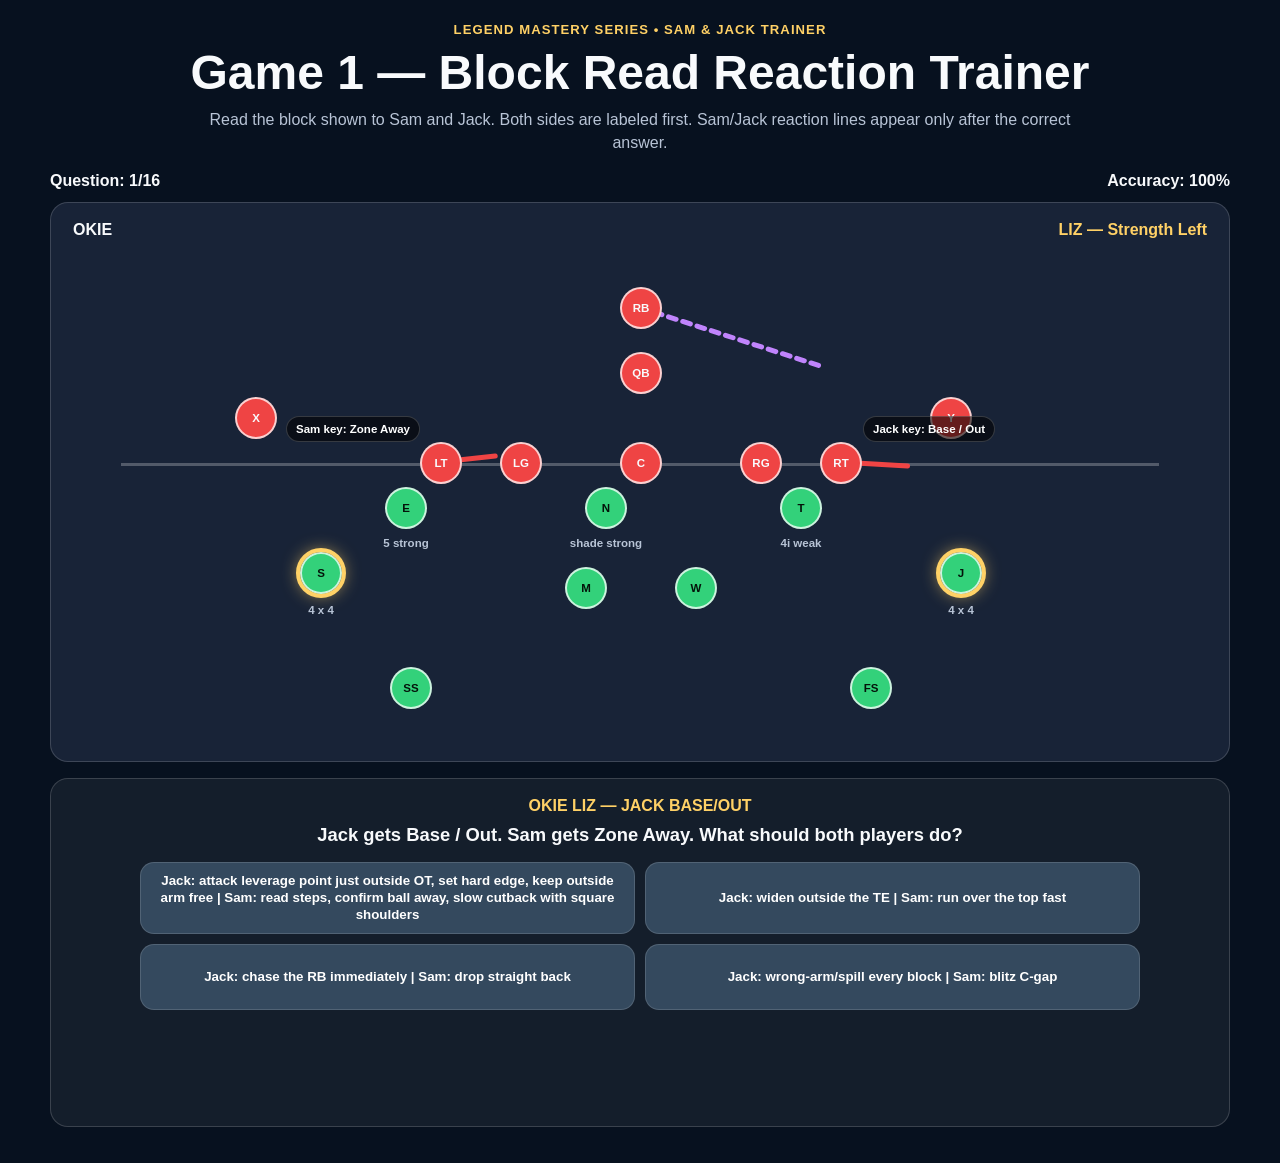
==== commit b028e0e2: "Update game1.html" ====
--- a/games/game1.html
+++ b/games/game1.html
@@ -3,297 +3,477 @@
 <head>
 <meta charset="utf-8" />
 <meta name="viewport" content="width=device-width,initial-scale=1" />
-<title>Game 1 — Key Read Reaction Trainer</title>
+<title>Game 1 — Sam & Jack Block Read Trainer</title>
 
 <style>
-body{
-  margin:0;
-  font-family:Arial;
-  background:#0b1220;
-  color:white;
-}
-
-.wrap{
-  max-width:1100px;
-  margin:auto;
-  padding:20px;
-}
-
-h1{text-align:center}
-
-.field{
-  position:relative;
-  height:520px;
-  background:#1c2538;
-  border-radius:14px;
-  margin:20px 0;
-}
-
-.player{
-  position:absolute;
-  width:40px;
-  height:40px;
-  border-radius:50%;
-  display:flex;
-  align-items:center;
-  justify-content:center;
-  font-size:12px;
-  font-weight:bold;
-  transform:translate(-50%,-50%);
-}
-
-.off{background:#e74c3c;}
-.def{background:#2ecc71;color:#000;}
-
-svg{
-  position:absolute;
-  inset:0;
-  width:100%;
-  height:100%;
-}
-
-.line{
-  stroke:#e74c3c;
-  stroke-width:4;
-  fill:none;
-}
-
-.react{
-  stroke:#4da3ff;
-  stroke-width:4;
-  fill:none;
-  stroke-dasharray:400;
-  stroke-dashoffset:400;
-  animation:draw 1s forwards;
-}
-
-.react2{
-  stroke:#ffd166;
-  stroke-width:4;
-  fill:none;
-  stroke-dasharray:400;
-  stroke-dashoffset:400;
-  animation:draw 1s forwards;
-}
-
-@keyframes draw{
-  to{stroke-dashoffset:0}
-}
-
-.label{
-  position:absolute;
-  background:#000a;
-  padding:4px 6px;
-  border-radius:6px;
-  font-size:12px;
-}
-
-.question{
-  text-align:center;
-  font-size:18px;
-  margin:10px 0;
-}
-
-.choices{
-  display:grid;
-  grid-template-columns:1fr 1fr;
-  gap:10px;
-}
-
-button{
-  padding:14px;
-  border:none;
-  border-radius:10px;
-  background:#34495e;
-  color:white;
-  font-weight:bold;
-  cursor:pointer;
-}
-
-.feedback{
-  text-align:center;
-  margin-top:10px;
-  font-weight:bold;
-}
-
+:root{
+  --bg:#07111f;
+  --field:#182337;
+  --text:#f8fafc;
+  --muted:#b8c4d6;
+  --red:#ef4444;
+  --green:#33d17a;
+  --blue:#4da3ff;
+  --yellow:#ffd166;
+  --purple:#c084fc;
+}
+*{box-sizing:border-box}
+body{margin:0;font-family:Arial,Helvetica,sans-serif;background:var(--bg);color:var(--text)}
+.wrap{width:min(1180px,calc(100% - 28px));margin:0 auto;padding:22px 0 36px}
+header{text-align:center}
+.kicker{color:var(--yellow);font-weight:900;text-transform:uppercase;letter-spacing:.08em;font-size:.82rem}
+h1{margin:8px 0;font-size:clamp(1.8rem,4vw,3rem)}
+.sub{color:var(--muted);max-width:920px;margin:0 auto;line-height:1.45}
+.hud{display:flex;justify-content:space-between;margin:18px 0 12px;font-weight:900}
+.field{position:relative;height:560px;border-radius:18px;background:var(--field);border:1px solid rgba(255,255,255,.16);overflow:hidden}
+.los{position:absolute;left:70px;right:70px;top:260px;border-top:3px solid rgba(255,255,255,.25)}
+.front-title{position:absolute;left:22px;top:18px;font-weight:900}
+.strength{position:absolute;right:22px;top:18px;font-weight:900;color:var(--yellow)}
+.player{position:absolute;width:42px;height:42px;border-radius:50%;display:flex;align-items:center;justify-content:center;font-size:.72rem;font-weight:900;transform:translate(-50%,-50%);border:2px solid rgba(255,255,255,.75);z-index:8}
+.off{background:var(--red)}
+.def{background:var(--green);color:#04130a}
+.focus{outline:4px solid var(--yellow);box-shadow:0 0 18px rgba(255,209,102,.8)}
+.tag,.read-label{position:absolute;transform:translate(-50%,-50%);font-size:.72rem;font-weight:900;z-index:12;white-space:nowrap}
+.tag{color:var(--muted)}
+.read-label{background:rgba(0,0,0,.58);border:1px solid rgba(255,255,255,.18);padding:6px 9px;border-radius:999px;color:white}
+svg{position:absolute;inset:0;width:100%;height:100%;pointer-events:none;z-index:5}
+.block-line{stroke:var(--red);stroke-width:5;fill:none;stroke-linecap:round;stroke-linejoin:round;marker-end:url(#arrowRed)}
+.ball-line{stroke:var(--purple);stroke-width:5;fill:none;stroke-dasharray:8 7;stroke-linecap:round;marker-end:url(#arrowPurple)}
+.sam-line{stroke:var(--yellow);stroke-width:5;fill:none;stroke-linecap:round;stroke-linejoin:round;marker-end:url(#arrowYellow)}
+.jack-line{stroke:var(--blue);stroke-width:5;fill:none;stroke-linecap:round;stroke-linejoin:round;marker-end:url(#arrowBlue)}
+.draw{stroke-dasharray:700;stroke-dashoffset:700;animation:drawLine 1.2s ease forwards}
+@keyframes drawLine{to{stroke-dashoffset:0}}
+.question-card{margin-top:16px;padding:18px;border-radius:18px;border:1px solid rgba(255,255,255,.16);background:rgba(255,255,255,.055);text-align:center}
+.scenario-title{color:var(--yellow);font-weight:900;text-transform:uppercase;margin-bottom:8px}
+.question{font-size:1.15rem;font-weight:900;margin-bottom:14px;line-height:1.35}
+.choices{display:grid;grid-template-columns:repeat(2,1fr);gap:10px;max-width:1000px;margin:0 auto}
+button{min-height:66px;border:1px solid rgba(255,255,255,.14);border-radius:14px;background:#34495e;color:white;font-weight:900;cursor:pointer;padding:10px;line-height:1.25}
+button:hover{filter:brightness(1.12)}
+button:disabled{opacity:.55}
+.feedback{min-height:84px;margin-top:14px;font-weight:800;line-height:1.45;color:var(--muted)}
+.correct{color:var(--green)}
+.incorrect{color:#ff8a8a}
+.complete{display:none;margin-top:16px;padding:18px;border-radius:18px;background:rgba(51,209,122,.12);border:1px solid rgba(51,209,122,.35);text-align:center}
+@media(max-width:760px){.field{height:500px}.choices{grid-template-columns:1fr}.player{width:36px;height:36px;font-size:.64rem}}
 </style>
 </head>
 
 <body>
 <div class="wrap">
 
-<h1>Sam & Jack Reaction Trainer</h1>
-
-<div class="field" id="field"></div>
-
-<div class="question" id="question"></div>
-
-<div class="choices" id="choices"></div>
-
-<div class="feedback" id="feedback"></div>
+<header>
+  <div class="kicker">Legend Mastery Series • Sam & Jack Trainer</div>
+  <h1>Game 1 — Block Read Reaction Trainer</h1>
+  <p class="sub">
+    Read the block shown to Sam and Jack. Both sides are labeled first. Sam/Jack reaction lines appear only after the correct answer.
+  </p>
+</header>
+
+<section class="hud">
+  <div>Question: <span id="qNum">1</span>/<span id="qTotal">16</span></div>
+  <div>Accuracy: <span id="accuracy">100</span>%</div>
+</section>
+
+<section class="field" id="field">
+  <div class="front-title" id="frontTitle"></div>
+  <div class="strength" id="strengthTitle"></div>
+  <div class="los"></div>
+
+  <svg id="svg" viewBox="0 0 1180 560" preserveAspectRatio="none">
+    <defs>
+      <marker id="arrowRed" markerWidth="10" markerHeight="10" refX="8" refY="3" orient="auto">
+        <path d="M0,0 L0,6 L9,3 z" fill="#ef4444"></path>
+      </marker>
+      <marker id="arrowPurple" markerWidth="10" markerHeight="10" refX="8" refY="3" orient="auto">
+        <path d="M0,0 L0,6 L9,3 z" fill="#c084fc"></path>
+      </marker>
+      <marker id="arrowYellow" markerWidth="10" markerHeight="10" refX="8" refY="3" orient="auto">
+        <path d="M0,0 L0,6 L9,3 z" fill="#ffd166"></path>
+      </marker>
+      <marker id="arrowBlue" markerWidth="10" markerHeight="10" refX="8" refY="3" orient="auto">
+        <path d="M0,0 L0,6 L9,3 z" fill="#4da3ff"></path>
+      </marker>
+    </defs>
+  </svg>
+</section>
+
+<section class="question-card">
+  <div class="scenario-title" id="scenarioTitle"></div>
+  <div class="question" id="questionText"></div>
+  <div class="choices" id="choices"></div>
+  <div class="feedback" id="feedback"></div>
+</section>
+
+<section class="complete" id="completeBox">
+  <h2>Game Complete</h2>
+  <p id="finalScore"></p>
+  <button onclick="restartGame()">Restart Game</button>
+</section>
 
 </div>
 
 <script>
 const field = document.getElementById("field");
-const feedback = document.getElementById("feedback");
+const svg = document.getElementById("svg");
 
 const scenarios = [
-{
-  question:"Jack gets DOWN + PULLER. Sam gets PULL AWAY / GAP-HINGE. What do they do?",
-  correct:"A",
-
-  choices:{
-    A:"Jack spills + vertical B-gap | Sam slow cutback",
-    B:"Jack boxes | Sam blitzes",
-    C:"Jack chases RB | Sam drops",
-    D:"Both drop"
-  },
-
-  drawBlocks:()=>{
-    line(400,260,450,260);
-    label("Down Block",450,260);
-
-    line(450,260,320,320);
-    label("Puller",320,320);
-
-    line(800,260,840,260);
-    label("Gap-Hinge / Pull Away",860,260);
-  },
-
-  drawReaction:()=>{
-    react(350,300,420,300);
-    react(420,300,450,250);
-    label("Jack: Spill → B Gap",460,240);
-
-    react2(850,340,800,330);
-    label("Sam: Slow Cutback",790,330);
-  }
-},
-
-{
-  question:"Jack gets OUTSIDE HAT. Sam gets BALL AWAY. What do they do?",
-  correct:"A",
-
-  choices:{
-    A:"Jack sets edge | Sam slow cutback",
-    B:"Jack spills | Sam blitzes",
-    C:"Jack drops | Sam drops",
-    D:"Jack chases RB"
-  },
-
-  drawBlocks:()=>{
-    line(800,260,860,260);
-    label("Outside Hat / Base",880,260);
-
-    label("Ball Away",300,260);
-  },
-
-  drawReaction:()=>{
-    react(850,300,900,280);
-    label("Jack: Set Edge",910,280);
-
-    react2(300,330,350,320);
-    label("Sam: Slow Cutback",360,320);
-  }
-}
+  makeScenario("UNDER", "RIP", "Under Rip — Jack Down With Puller", "Down + Puller", "Base / Gap-Hinge", "spill", "slowCutback"),
+  makeScenario("UNDER", "LIZ", "Under Liz — Jack Down Without Puller", "Down — No Puller", "Zone Away", "squeezeQB", "slowCutback"),
+  makeScenario("UNDER", "RIP", "Under Rip — Jack Base/Out", "Base / Out", "Pull Away", "setEdge", "slowCutback"),
+  makeScenario("UNDER", "LIZ", "Under Liz — Jack Zone", "Zone", "Base / Out", "squeezeQB", "setEdge"),
+  makeScenario("UNDER", "RIP", "Under Rip — Jack High Hat", "High Hat", "High Hat", "containRush", "coverage"),
+  makeScenario("UNDER", "LIZ", "Under Liz — Sam Base/Out", "Zone Away", "Base / Out", "slowCutback", "setEdge"),
+  makeScenario("UNDER", "RIP", "Under Rip — Sam Down With Puller", "Base / Out", "Down + Puller", "setEdge", "box"),
+  makeScenario("UNDER", "LIZ", "Under Liz — Sam High Hat / Jack High Hat", "High Hat", "High Hat", "containRush", "coverage"),
+
+  makeScenario("OKIE", "RIP", "Okie Rip — Jack Down With Puller", "Down + Puller", "Base / Out", "box", "slowCutback"),
+  makeScenario("OKIE", "LIZ", "Okie Liz — Jack Down Without Puller", "Down — No Puller", "Zone Away", "lateContain", "slowCutback"),
+  makeScenario("OKIE", "RIP", "Okie Rip — Jack Zone To Him", "Zone", "Pull Away", "boxQB", "slowCutback"),
+  makeScenario("OKIE", "LIZ", "Okie Liz — Jack Base/Out", "Base / Out", "Zone Away", "setEdge", "slowCutback"),
+  makeScenario("OKIE", "RIP", "Okie Rip — Sam Down With Puller", "Zone Away", "Down + Puller", "slowCutback", "box"),
+  makeScenario("OKIE", "LIZ", "Okie Liz — Sam Zone To Him", "Base / Out", "Zone", "setEdge", "forceBounce"),
+  makeScenario("OKIE", "RIP", "Okie Rip — Sam High Hat / Jack High Hat", "High Hat", "High Hat", "coverage", "coverage"),
+  makeScenario("OKIE", "LIZ", "Okie Liz — Jack Ball Away / No C-Gap Player", "Zone Away", "Down — No Puller", "lateContain", "slowCutback")
 ];
 
+let order = [];
 let current = 0;
-
-function drawScenario(){
-  field.innerHTML = "";
-  feedback.innerText = "";
-
-  // OL
-  for(let i=0;i<5;i++){
-    add("OL",350+i*80,260,"off");
-  }
-
-  // DEF
-  add("J",850,300,"def");
-  add("S",300,340,"def");
-
-  scenarios[current].drawBlocks();
-
-  document.getElementById("question").innerText = scenarios[current].question;
-
-  let cHTML="";
-  for(let key in scenarios[current].choices){
-    cHTML+=`<button onclick="answer('${key}')">${scenarios[current].choices[key]}</button>`;
-  }
-  document.getElementById("choices").innerHTML = cHTML;
-}
-
-function answer(choice){
-  if(choice===scenarios[current].correct){
-    feedback.innerText="Correct";
-    scenarios[current].drawReaction();
-
-    setTimeout(()=>{
-      current++;
-      if(current>=scenarios.length){
-        document.getElementById("question").innerText="Complete";
-        document.getElementById("choices").innerHTML="";
-      } else {
-        drawScenario();
-      }
-    },2000);
+let correct = 0;
+let attempts = 0;
+let locked = false;
+
+function makeScenario(front, strength, title, jackBlock, samBlock, jackReaction, samReaction) {
+  return {
+    front,
+    strength,
+    title,
+    jackBlock,
+    samBlock,
+    jackReaction,
+    samReaction,
+    correct: reactionText(jackReaction, samReaction),
+    question: `Jack gets ${jackBlock}. Sam gets ${samBlock}. What should both players do?`
+  };
+}
+
+function reactionText(jackReaction, samReaction) {
+  return `Jack: ${reactionLabel(jackReaction)} | Sam: ${reactionLabel(samReaction)}`;
+}
+
+function reactionLabel(r) {
+  const map = {
+    spill: "flatten, wrong-arm/spill, then turn vertical into B-gap",
+    squeezeQB: "squeeze, stay square, play QB/outside leverage, do not chase give",
+    setEdge: "attack leverage point just outside OT, set hard edge, keep outside arm free",
+    containRush: "short first step, convert to contain rush, never past QB depth",
+    coverage: "short step to LOS, open, then gain depth into coverage",
+    box: "attack leverage point just outside OT, box kickout, force ball back inside",
+    slowCutback: "read steps, confirm ball away, slow cutback with square shoulders",
+    lateContain: "hold leverage, late pursuit/contain for boot, reverse, QB pull",
+    boxQB: "box ball back inside and play inside point of QB",
+    forceBounce: "maintain outside leverage and force bounce/edge fit"
+  };
+  return map[r];
+}
+
+function shuffle(arr){
+  const a = [...arr];
+  for(let i=a.length-1;i>0;i--){
+    const j=Math.floor(Math.random()*(i+1));
+    [a[i],a[j]]=[a[j],a[i]];
+  }
+  return a;
+}
+
+function startGame(){
+  order = shuffle(scenarios);
+  current = 0;
+  correct = 0;
+  attempts = 0;
+  locked = false;
+  document.getElementById("qTotal").textContent = order.length;
+  document.getElementById("completeBox").style.display = "none";
+  loadScenario();
+}
+
+function restartGame(){
+  startGame();
+  window.scrollTo({top:0,behavior:"smooth"});
+}
+
+function loadScenario(){
+  locked = false;
+  const s = order[current];
+  clearField();
+
+  document.getElementById("qNum").textContent = current + 1;
+  document.getElementById("frontTitle").textContent = s.front;
+  document.getElementById("strengthTitle").textContent = `${s.strength} — ${s.strength === "RIP" ? "Strength Right" : "Strength Left"}`;
+  document.getElementById("scenarioTitle").textContent = s.title;
+  document.getElementById("questionText").textContent = s.question;
+  document.getElementById("feedback").textContent = "";
+  document.getElementById("feedback").className = "feedback";
+
+  updateAccuracy();
+  drawOffense();
+  if(s.front === "UNDER") drawUnder(s.strength === "RIP");
+  if(s.front === "OKIE") drawOkie(s.strength === "RIP");
+
+  drawBlocks(s);
+  renderChoices(s);
+}
+
+function clearField(){
+  [...field.querySelectorAll(".player,.tag,.read-label")].forEach(e => e.remove());
+  [...svg.querySelectorAll("path")].forEach(e => e.remove());
+}
+
+function drawOffense(){
+  addPlayer("X",205,215,"off");
+  addPlayer("LT",390,260,"off");
+  addPlayer("LG",470,260,"off");
+  addPlayer("C",590,260,"off");
+  addPlayer("RG",710,260,"off");
+  addPlayer("RT",790,260,"off");
+  addPlayer("Y",900,215,"off");
+  addPlayer("QB",590,170,"off");
+  addPlayer("RB",590,105,"off");
+}
+
+function drawUnder(rip){
+  if(rip){
+    addPlayer("E",825,305,"def"); label("5 strong",825,340,"tag");
+    addPlayer("N",625,305,"def"); label("shade strong",625,340,"tag");
+    addPlayer("T",430,305,"def"); label("3 weak",430,340,"tag");
+    addPlayer("J",355,305,"def focus"); label("5 weak",355,340,"tag");
+    addPlayer("S",910,370,"def focus"); label("off ball",910,407,"tag");
   } else {
-    feedback.innerText="Read the block again";
-  }
-}
-
-function add(text,x,y,type){
-  let d=document.createElement("div");
-  d.className="player "+type;
-  d.style.left=x+"px";
-  d.style.top=y+"px";
-  d.innerText=text;
-  field.appendChild(d);
-}
-
-function line(x1,y1,x2,y2){
-  let l=document.createElementNS("http://www.w3.org/2000/svg","line");
-  l.setAttribute("x1",x1);
-  l.setAttribute("y1",y1);
-  l.setAttribute("x2",x2);
-  l.setAttribute("y2",y2);
-  l.setAttribute("class","line");
-  field.appendChild(l);
-}
-
-function react(x1,y1,x2,y2){
-  let l=document.createElementNS("http://www.w3.org/2000/svg","line");
-  l.setAttribute("x1",x1);
-  l.setAttribute("y1",y1);
-  l.setAttribute("x2",x2);
-  l.setAttribute("y2",y2);
-  l.setAttribute("class","react");
-  field.appendChild(l);
-}
-
-function react2(x1,y1,x2,y2){
-  let l=document.createElementNS("http://www.w3.org/2000/svg","line");
-  l.setAttribute("x1",x1);
-  l.setAttribute("y1",y1);
-  l.setAttribute("x2",x2);
-  l.setAttribute("y2",y2);
-  l.setAttribute("class","react2");
-  field.appendChild(l);
-}
-
-function label(text,x,y){
-  let d=document.createElement("div");
-  d.className="label";
-  d.style.left=x+"px";
-  d.style.top=y+"px";
-  d.innerText=text;
-  field.appendChild(d);
-}
-
-drawScenario();
+    addPlayer("E",355,305,"def"); label("5 strong",355,340,"tag");
+    addPlayer("N",555,305,"def"); label("shade strong",555,340,"tag");
+    addPlayer("T",750,305,"def"); label("3 weak",750,340,"tag");
+    addPlayer("J",825,305,"def focus"); label("5 weak",825,340,"tag");
+    addPlayer("S",270,370,"def focus"); label("off ball",270,407,"tag");
+  }
+  addPlayer("M",535,385,"def");
+  addPlayer("W",645,385,"def");
+  addPlayer("SS",360,485,"def");
+  addPlayer("FS",820,485,"def");
+}
+
+function drawOkie(rip){
+  if(rip){
+    addPlayer("E",825,305,"def"); label("5 strong",825,340,"tag");
+    addPlayer("N",625,305,"def"); label("shade strong",625,340,"tag");
+    addPlayer("T",430,305,"def"); label("4i weak",430,340,"tag");
+    addPlayer("J",270,370,"def focus"); label("4 x 4",270,407,"tag");
+    addPlayer("S",910,370,"def focus"); label("4 x 4",910,407,"tag");
+  } else {
+    addPlayer("E",355,305,"def"); label("5 strong",355,340,"tag");
+    addPlayer("N",555,305,"def"); label("shade strong",555,340,"tag");
+    addPlayer("T",750,305,"def"); label("4i weak",750,340,"tag");
+    addPlayer("J",910,370,"def focus"); label("4 x 4",910,407,"tag");
+    addPlayer("S",270,370,"def focus"); label("4 x 4",270,407,"tag");
+  }
+  addPlayer("M",535,385,"def");
+  addPlayer("W",645,385,"def");
+  addPlayer("SS",360,485,"def");
+  addPlayer("FS",820,485,"def");
+}
+
+function positions(s){
+  const rip = s.strength === "RIP";
+  if(rip){
+    return {
+      jackOT:{x:390,y:260,dir:-1}, samOT:{x:790,y:260,dir:1},
+      jack:{x:s.front==="UNDER"?355:270,y:s.front==="UNDER"?305:370},
+      sam:{x:910,y:370},
+      jackEdge:{x:350,y:255}, samEdge:{x:875,y:255}
+    };
+  }
+  return {
+    jackOT:{x:790,y:260,dir:1}, samOT:{x:390,y:260,dir:-1},
+    jack:{x:s.front==="UNDER"?825:910,y:s.front==="UNDER"?305:370},
+    sam:{x:270,y:370},
+    jackEdge:{x:830,y:255}, samEdge:{x:305,y:255}
+  };
+}
+
+function drawBlocks(s){
+  const p = positions(s);
+  drawBlockAt(p.jackOT, s.jackBlock, "Jack key: " + s.jackBlock);
+  drawBlockAt(p.samOT, s.samBlock, "Sam key: " + s.samBlock);
+  path(590,105, s.strength==="RIP" ? 405 : 775, 165, "ball-line");
+}
+
+function drawBlockAt(key, block, text){
+  const d = key.dir;
+  if(block === "Down + Puller"){
+    path(key.x,key.y,key.x-d*72,key.y+10,"block-line");
+    path(key.x + d*80,key.y,key.x-d*55,key.y+62,"block-line");
+  } else if(block === "Down — No Puller"){
+    path(key.x,key.y,key.x-d*75,key.y+10,"block-line");
+  } else if(block === "Zone"){
+    path(key.x,key.y,key.x+d*58,key.y-8,"block-line");
+  } else if(block === "Zone Away"){
+    path(key.x,key.y,key.x-d*55,key.y-6,"block-line");
+  } else if(block === "Base / Out"){
+    path(key.x,key.y,key.x+d*68,key.y+4,"block-line");
+  } else if(block === "Pull Away"){
+    path(key.x,key.y,key.x-d*130,key.y+18,"block-line");
+  } else if(block === "High Hat"){
+    path(key.x,key.y,key.x,key.y-62,"block-line");
+  } else if(block === "Base / Gap-Hinge"){
+    path(key.x,key.y,key.x+d*45,key.y+4,"block-line");
+    path(key.x+d*45,key.y+4,key.x+d*78,key.y+28,"block-line");
+  }
+  label(text, key.x + d*88, key.y-34, "read-label");
+}
+
+function renderChoices(s){
+  const box = document.getElementById("choices");
+  box.innerHTML = "";
+
+  const choices = shuffle([
+    s.correct,
+    "Jack: wrong-arm/spill every block | Sam: blitz C-gap",
+    "Jack: chase the RB immediately | Sam: drop straight back",
+    "Jack: widen outside the TE | Sam: run over the top fast"
+  ]);
+
+  choices.forEach(choice=>{
+    const btn = document.createElement("button");
+    btn.textContent = choice;
+    btn.onclick = () => submitAnswer(choice, s);
+    box.appendChild(btn);
+  });
+}
+
+function submitAnswer(choice, s){
+  if(locked) return;
+  attempts++;
+
+  if(choice !== s.correct){
+    document.getElementById("feedback").className = "feedback incorrect";
+    document.getElementById("feedback").textContent = "Not yet. Read the label on each side first: Jack’s block and Sam’s block tell them what to do.";
+    updateAccuracy();
+    return;
+  }
+
+  locked = true;
+  correct++;
+  [...document.querySelectorAll("#choices button")].forEach(b=>b.disabled=true);
+
+  drawReactions(s);
+
+  const fb = document.getElementById("feedback");
+  fb.className = "feedback correct";
+  fb.textContent = explain(s);
+
+  updateAccuracy();
+
+  setTimeout(()=>{
+    current++;
+    if(current >= order.length) endGame();
+    else loadScenario();
+  }, 6500);
+}
+
+function drawReactions(s){
+  const p = positions(s);
+  drawReaction("jack", p.jack, p.jackEdge, s.jackReaction);
+  drawReaction("sam", p.sam, p.samEdge, s.samReaction);
+}
+
+function drawReaction(who, start, edge, reaction){
+  const cls = who === "jack" ? "jack-line draw" : "sam-line draw";
+  const name = who === "jack" ? "Jack" : "Sam";
+
+  if(reaction === "setEdge" || reaction === "box" || reaction === "forceBounce"){
+    path(start.x,start.y,edge.x,edge.y,cls);
+    label(`${name}: leverage point / set edge`,edge.x,edge.y-25,"read-label");
+  }
+
+  if(reaction === "spill"){
+    path(start.x,start.y,start.x + (edge.x>start.x?55:-55),start.y,""+cls);
+    path(start.x + (edge.x>start.x?55:-55),start.y,edge.x,edge.y,""+cls);
+    path(edge.x,edge.y,edge.x,edge.y-58,""+cls);
+    label(`${name}: spill → vertical B`,edge.x,edge.y-74,"read-label");
+  }
+
+  if(reaction === "squeezeQB"){
+    path(start.x,start.y,edge.x,edge.y,cls);
+    path(edge.x,edge.y,edge.x + (edge.x>590?-35:35),edge.y-38,cls);
+    label(`${name}: squeeze / QB leverage`,edge.x,edge.y-56,"read-label");
+  }
+
+  if(reaction === "slowCutback"){
+    path(start.x,start.y,start.x + (start.x>590?-55:55),start.y-15,cls);
+    label(`${name}: slow cutback`,start.x + (start.x>590?-70:70),start.y-35,"read-label");
+  }
+
+  if(reaction === "lateContain"){
+    path(start.x,start.y,start.x + (start.x>590?-22:22),start.y-34,cls);
+    label(`${name}: hold / late contain`,start.x + (start.x>590?-35:35),start.y-55,"read-label");
+  }
+
+  if(reaction === "boxQB"){
+    path(start.x,start.y,edge.x,edge.y,cls);
+    path(edge.x,edge.y,edge.x + (edge.x>590?-45:45),edge.y-35,cls);
+    label(`${name}: box inside / QB`,edge.x,edge.y-55,"read-label");
+  }
+
+  if(reaction === "containRush"){
+    path(start.x,start.y,edge.x,edge.y,cls);
+    path(edge.x,edge.y,edge.x + (edge.x>590?-25:25),edge.y-68,cls);
+    label(`${name}: contain rush`,edge.x,edge.y-86,"read-label");
+  }
+
+  if(reaction === "coverage"){
+    path(start.x,start.y,edge.x,edge.y,cls);
+    path(edge.x,edge.y,edge.x + (edge.x>590?-45:45),edge.y-70,cls);
+    label(`${name}: step to LOS → open/depth`,edge.x,edge.y-90,"read-label");
+  }
+}
+
+function explain(s){
+  return `${s.correct}. This matches the trainer rule: identify the helmet/shoulder block first, then react immediately. Down with puller creates spill/box rules by alignment. Zone and base/out attack the leverage point. High hat sends on-the-line Jack to contain rush and off-ball Sam/Jack into coverage.`;
+}
+
+function updateAccuracy(){
+  document.getElementById("accuracy").textContent = attempts === 0 ? 100 : Math.round((correct/attempts)*100);
+}
+
+function endGame(){
+  document.getElementById("completeBox").style.display = "block";
+  document.getElementById("finalScore").textContent = `Final Accuracy: ${Math.round((correct/attempts)*100)}%`;
+}
+
+function addPlayer(txt,x,y,cls){
+  const el = document.createElement("div");
+  el.className = "player " + cls;
+  el.style.left = x + "px";
+  el.style.top = y + "px";
+  el.textContent = txt;
+  field.appendChild(el);
+}
+
+function label(txt,x,y,cls){
+  const el = document.createElement("div");
+  el.className = cls;
+  el.style.left = x + "px";
+  el.style.top = y + "px";
+  el.textContent = txt;
+  field.appendChild(el);
+}
+
+function path(x1,y1,x2,y2,cls){
+  const p = document.createElementNS("http://www.w3.org/2000/svg","path");
+  p.setAttribute("d",`M ${x1} ${y1} L ${x2} ${y2}`);
+  p.setAttribute("class",cls);
+  svg.appendChild(p);
+}
+
+startGame();
 </script>
-
 </body>
 </html>
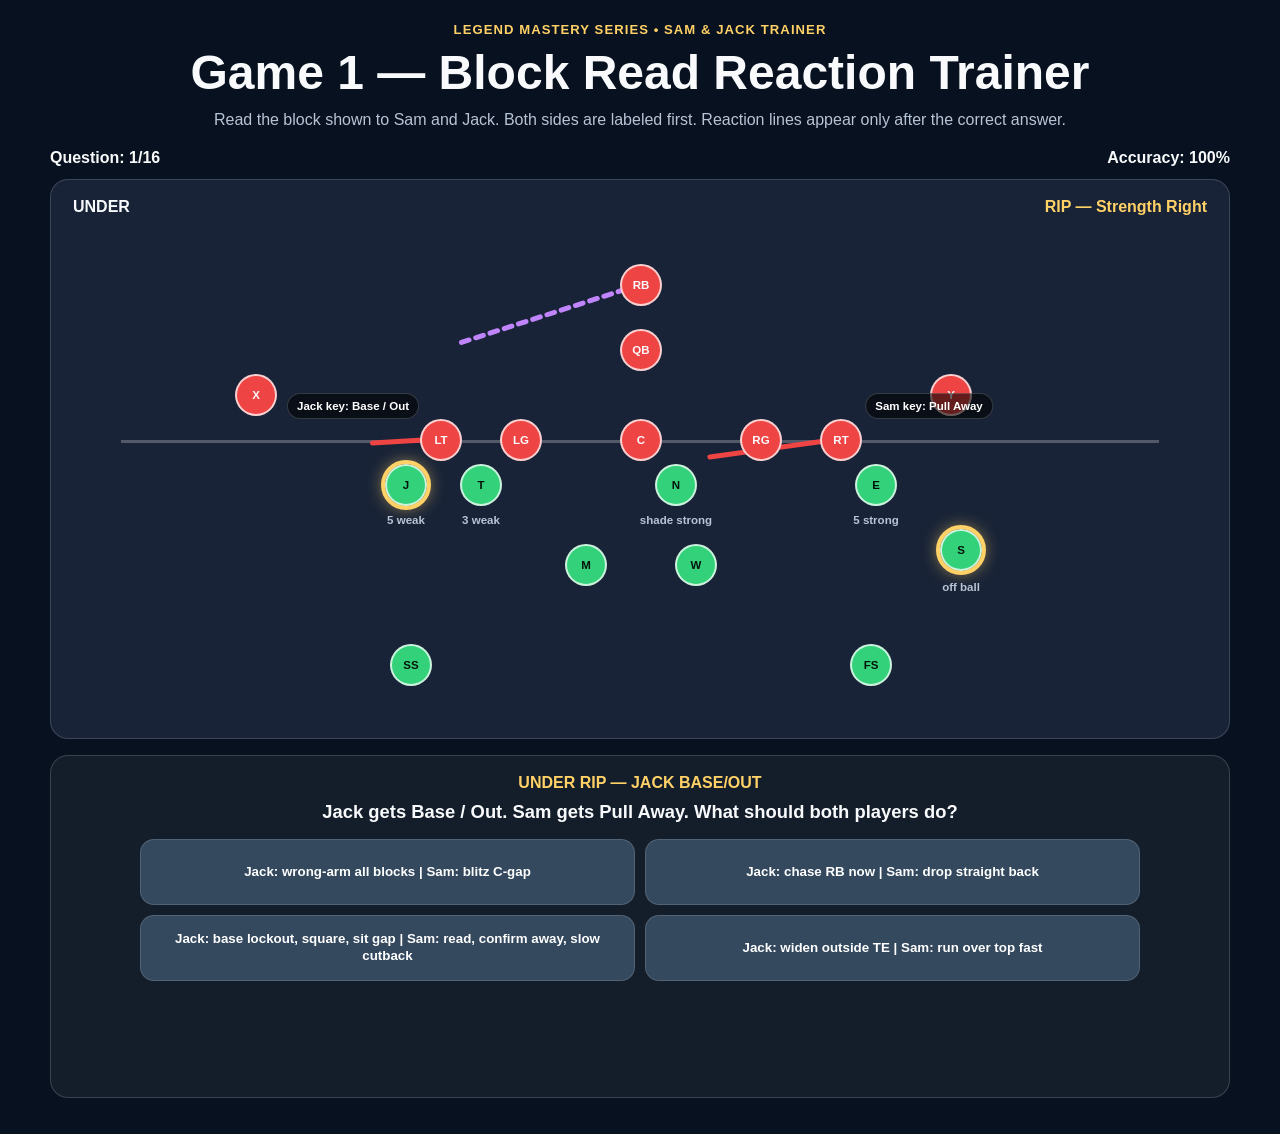
==== commit 26fae67e: "Update game1.html" ====
--- a/games/game1.html
+++ b/games/game1.html
@@ -41,7 +41,7 @@
 .ball-line{stroke:var(--purple);stroke-width:5;fill:none;stroke-dasharray:8 7;stroke-linecap:round;marker-end:url(#arrowPurple)}
 .sam-line{stroke:var(--yellow);stroke-width:5;fill:none;stroke-linecap:round;stroke-linejoin:round;marker-end:url(#arrowYellow)}
 .jack-line{stroke:var(--blue);stroke-width:5;fill:none;stroke-linecap:round;stroke-linejoin:round;marker-end:url(#arrowBlue)}
-.draw{stroke-dasharray:700;stroke-dashoffset:700;animation:drawLine 1.2s ease forwards}
+.draw{stroke-dasharray:900;stroke-dashoffset:900;animation:drawLine 1.25s ease forwards}
 @keyframes drawLine{to{stroke-dashoffset:0}}
 .question-card{margin-top:16px;padding:18px;border-radius:18px;border:1px solid rgba(255,255,255,.16);background:rgba(255,255,255,.055);text-align:center}
 .scenario-title{color:var(--yellow);font-weight:900;text-transform:uppercase;margin-bottom:8px}
@@ -49,7 +49,7 @@
 .choices{display:grid;grid-template-columns:repeat(2,1fr);gap:10px;max-width:1000px;margin:0 auto}
 button{min-height:66px;border:1px solid rgba(255,255,255,.14);border-radius:14px;background:#34495e;color:white;font-weight:900;cursor:pointer;padding:10px;line-height:1.25}
 button:hover{filter:brightness(1.12)}
-button:disabled{opacity:.55}
+button:disabled{opacity:.55;cursor:not-allowed}
 .feedback{min-height:84px;margin-top:14px;font-weight:800;line-height:1.45;color:var(--muted)}
 .correct{color:var(--green)}
 .incorrect{color:#ff8a8a}
@@ -65,7 +65,7 @@
   <div class="kicker">Legend Mastery Series • Sam & Jack Trainer</div>
   <h1>Game 1 — Block Read Reaction Trainer</h1>
   <p class="sub">
-    Read the block shown to Sam and Jack. Both sides are labeled first. Sam/Jack reaction lines appear only after the correct answer.
+    Read the block shown to Sam and Jack. Both sides are labeled first. Reaction lines appear only after the correct answer.
   </p>
 </header>
 
@@ -117,23 +117,23 @@
 const svg = document.getElementById("svg");
 
 const scenarios = [
-  makeScenario("UNDER", "RIP", "Under Rip — Jack Down With Puller", "Down + Puller", "Base / Gap-Hinge", "spill", "slowCutback"),
-  makeScenario("UNDER", "LIZ", "Under Liz — Jack Down Without Puller", "Down — No Puller", "Zone Away", "squeezeQB", "slowCutback"),
-  makeScenario("UNDER", "RIP", "Under Rip — Jack Base/Out", "Base / Out", "Pull Away", "setEdge", "slowCutback"),
-  makeScenario("UNDER", "LIZ", "Under Liz — Jack Zone", "Zone", "Base / Out", "squeezeQB", "setEdge"),
-  makeScenario("UNDER", "RIP", "Under Rip — Jack High Hat", "High Hat", "High Hat", "containRush", "coverage"),
-  makeScenario("UNDER", "LIZ", "Under Liz — Sam Base/Out", "Zone Away", "Base / Out", "slowCutback", "setEdge"),
-  makeScenario("UNDER", "RIP", "Under Rip — Sam Down With Puller", "Base / Out", "Down + Puller", "setEdge", "box"),
-  makeScenario("UNDER", "LIZ", "Under Liz — Sam High Hat / Jack High Hat", "High Hat", "High Hat", "containRush", "coverage"),
-
-  makeScenario("OKIE", "RIP", "Okie Rip — Jack Down With Puller", "Down + Puller", "Base / Out", "box", "slowCutback"),
-  makeScenario("OKIE", "LIZ", "Okie Liz — Jack Down Without Puller", "Down — No Puller", "Zone Away", "lateContain", "slowCutback"),
-  makeScenario("OKIE", "RIP", "Okie Rip — Jack Zone To Him", "Zone", "Pull Away", "boxQB", "slowCutback"),
-  makeScenario("OKIE", "LIZ", "Okie Liz — Jack Base/Out", "Base / Out", "Zone Away", "setEdge", "slowCutback"),
-  makeScenario("OKIE", "RIP", "Okie Rip — Sam Down With Puller", "Zone Away", "Down + Puller", "slowCutback", "box"),
-  makeScenario("OKIE", "LIZ", "Okie Liz — Sam Zone To Him", "Base / Out", "Zone", "setEdge", "forceBounce"),
-  makeScenario("OKIE", "RIP", "Okie Rip — Sam High Hat / Jack High Hat", "High Hat", "High Hat", "coverage", "coverage"),
-  makeScenario("OKIE", "LIZ", "Okie Liz — Jack Ball Away / No C-Gap Player", "Zone Away", "Down — No Puller", "lateContain", "slowCutback")
+  S("UNDER","RIP","Under Rip — Jack Down With Puller","Down + Puller","Base / Gap-Hinge","jackSpillB","samCutback"),
+  S("UNDER","LIZ","Under Liz — Jack Down No Puller","Down — No Puller","Zone Away","jackQB","samCutback"),
+  S("UNDER","RIP","Under Rip — Jack Base/Out","Base / Out","Pull Away","jackBaseLOS","samCutback"),
+  S("UNDER","LIZ","Under Liz — Jack Zone","Zone","Base / Gap-Hinge","jackZoneLOS","samCutback"),
+  S("UNDER","RIP","Under Rip — High Hat","High Hat","High Hat","jackContainRush","samCoverage"),
+  S("UNDER","LIZ","Under Liz — Sam Base/Out","Zone Away","Base / Out","jackQB","samCutback"),
+  S("UNDER","RIP","Under Rip — Sam Down With Puller","Base / Out","Down + Puller","jackBaseLOS","samBox"),
+  S("UNDER","LIZ","Under Liz — Sam High Hat","High Hat","High Hat","jackContainRush","samCoverage"),
+
+  S("OKIE","RIP","Okie Rip — Jack Down With Puller","Down + Puller","Base / Out","jackBoxOff","samCutback"),
+  S("OKIE","LIZ","Okie Liz — Jack Down No Puller","Down — No Puller","Zone Away","jackLateContain","samCutback"),
+  S("OKIE","RIP","Okie Rip — Jack Zone To Him","Zone","Pull Away","jackBoxQB","samCutback"),
+  S("OKIE","LIZ","Okie Liz — Jack Base/Out","Base / Out","Zone Away","jackSetEdge","samCutback"),
+  S("OKIE","RIP","Okie Rip — Sam Down With Puller","Zone Away","Down + Puller","jackLateContain","samBox"),
+  S("OKIE","LIZ","Okie Liz — Sam Zone To Him","Base / Out","Zone","jackSetEdge","samForceBounce"),
+  S("OKIE","RIP","Okie Rip — High Hat","High Hat","High Hat","jackCoverage","samCoverage"),
+  S("OKIE","LIZ","Okie Liz — Jack Ball Away / No C-Gap","Zone Away","Down — No Puller","jackLateContain","samCutback")
 ];
 
 let order = [];
@@ -142,7 +142,7 @@
 let attempts = 0;
 let locked = false;
 
-function makeScenario(front, strength, title, jackBlock, samBlock, jackReaction, samReaction) {
+function S(front,strength,title,jackBlock,samBlock,jackReaction,samReaction){
   return {
     front,
     strength,
@@ -151,29 +151,49 @@
     samBlock,
     jackReaction,
     samReaction,
-    correct: reactionText(jackReaction, samReaction),
-    question: `Jack gets ${jackBlock}. Sam gets ${samBlock}. What should both players do?`
+    correct:`Jack: ${shortLabel(jackReaction)} | Sam: ${shortLabel(samReaction)}`,
+    question:`Jack gets ${jackBlock}. Sam gets ${samBlock}. What should both players do?`
   };
 }
 
-function reactionText(jackReaction, samReaction) {
-  return `Jack: ${reactionLabel(jackReaction)} | Sam: ${reactionLabel(samReaction)}`;
-}
-
-function reactionLabel(r) {
-  const map = {
-    spill: "flatten, wrong-arm/spill, then turn vertical into B-gap",
-    squeezeQB: "squeeze, stay square, play QB/outside leverage, do not chase give",
-    setEdge: "attack leverage point just outside OT, set hard edge, keep outside arm free",
-    containRush: "short first step, convert to contain rush, never past QB depth",
-    coverage: "short step to LOS, open, then gain depth into coverage",
-    box: "attack leverage point just outside OT, box kickout, force ball back inside",
-    slowCutback: "read steps, confirm ball away, slow cutback with square shoulders",
-    lateContain: "hold leverage, late pursuit/contain for boot, reverse, QB pull",
-    boxQB: "box ball back inside and play inside point of QB",
-    forceBounce: "maintain outside leverage and force bounce/edge fit"
+function shortLabel(r){
+  const m = {
+    jackSpillB:"spill flat, then vertical B-gap",
+    jackQB:"squeeze and play QB leverage",
+    jackBaseLOS:"base lockout, square, sit gap",
+    jackZoneLOS:"hands, vertical key, set edge",
+    jackContainRush:"contain rush, QB depth rule",
+    jackBoxOff:"box kickout at leverage point",
+    jackLateContain:"hold leverage, late contain",
+    jackBoxQB:"box ball inside, QB point",
+    jackSetEdge:"set edge at leverage point",
+    jackCoverage:"step LOS, open to coverage",
+    samCutback:"read, confirm away, slow cutback",
+    samCoverage:"step LOS, open to coverage",
+    samBox:"box kickout at leverage point",
+    samForceBounce:"hold bounce, then B cutback"
   };
-  return map[r];
+  return m[r];
+}
+
+function longExplain(r, who){
+  const m = {
+    jackSpillB:`${who}: tackle blocks down, backside guard pulls flat behind the LOS. Flatten under the puller line, wrong-arm/spill, then cross vertical into the backfield in B-gap.`,
+    jackQB:`${who}: down with no puller from the LOS means squeeze, stay square, and play leverage on the QB. Do not chase the give.`,
+    jackBaseLOS:`${who}: base/out on the LOS means inside hand to center chest, outside hand to shoulder, half-man leverage, lock out, square, and sit in the assigned gap.`,
+    jackZoneLOS:`${who}: zone on the LOS means hands like base, work the key vertical, set the edge with the key’s body, and keep outside leverage.`,
+    jackContainRush:`${who}: high hat on the LOS means contain rush. Rush through your gap, keep outside shoulder, and never run past QB depth.`,
+    jackBoxOff:`${who}: off the ball with down/puller means win to the leverage point just outside the OT, box the kickout, and force the ball back inside.`,
+    jackLateContain:`${who}: no C-gap player to your side means do not cut back. Hold leverage for reverse, boot, broken play, or QB pull.`,
+    jackBoxQB:`${who}: off-ball zone/read side means box the ball back inside and play the inside point of the QB.`,
+    jackSetEdge:`${who}: base/out off the ball means attack the leverage point just outside the OT, set a hard edge, and keep outside arm free.`,
+    jackCoverage:`${who}: high hat off the ball means short step to the LOS, open, then gain depth into coverage.`,
+    samCutback:`${who}: with a 5-tech to your side, read your key, confirm ball away, stay square, and slow cutback into B-gap.`,
+    samCoverage:`${who}: high hat off the ball means short step toward the LOS, open, then gain depth into coverage.`,
+    samBox:`${who}: down/puller to you off the ball means win to the leverage point just outside the OT, box the kickout, and force the ball back inside.`,
+    samForceBounce:`${who}: zone/base flow to you means hold for bounce, then work square into B-gap cutback as the ball declares.`
+  };
+  return m[r];
 }
 
 function shuffle(arr){
@@ -280,26 +300,30 @@
   addPlayer("FS",820,485,"def");
 }
 
-function positions(s){
+function P(s){
   const rip = s.strength === "RIP";
   if(rip){
     return {
-      jackOT:{x:390,y:260,dir:-1}, samOT:{x:790,y:260,dir:1},
+      jackOT:{x:390,y:260,dir:-1,side:"left"},
+      samOT:{x:790,y:260,dir:1,side:"right"},
       jack:{x:s.front==="UNDER"?355:270,y:s.front==="UNDER"?305:370},
       sam:{x:910,y:370},
-      jackEdge:{x:350,y:255}, samEdge:{x:875,y:255}
+      jackEdge:{x:350,y:255},
+      samEdge:{x:875,y:255}
     };
   }
   return {
-    jackOT:{x:790,y:260,dir:1}, samOT:{x:390,y:260,dir:-1},
+    jackOT:{x:790,y:260,dir:1,side:"right"},
+    samOT:{x:390,y:260,dir:-1,side:"left"},
     jack:{x:s.front==="UNDER"?825:910,y:s.front==="UNDER"?305:370},
     sam:{x:270,y:370},
-    jackEdge:{x:830,y:255}, samEdge:{x:305,y:255}
+    jackEdge:{x:830,y:255},
+    samEdge:{x:305,y:255}
   };
 }
 
 function drawBlocks(s){
-  const p = positions(s);
+  const p = P(s);
   drawBlockAt(p.jackOT, s.jackBlock, "Jack key: " + s.jackBlock);
   drawBlockAt(p.samOT, s.samBlock, "Sam key: " + s.samBlock);
   path(590,105, s.strength==="RIP" ? 405 : 775, 165, "ball-line");
@@ -307,25 +331,52 @@
 
 function drawBlockAt(key, block, text){
   const d = key.dir;
+
   if(block === "Down + Puller"){
     path(key.x,key.y,key.x-d*72,key.y+10,"block-line");
-    path(key.x + d*80,key.y,key.x-d*55,key.y+62,"block-line");
-  } else if(block === "Down — No Puller"){
+
+    if(key.side === "left"){
+      path(710,260,650,286,"block-line");
+      path(650,286,515,286,"block-line");
+      path(515,286,330,286,"block-line");
+      label("Backside Guard Pulls Flat",520,306,"read-label");
+    } else {
+      path(470,260,530,286,"block-line");
+      path(530,286,665,286,"block-line");
+      path(665,286,850,286,"block-line");
+      label("Backside Guard Pulls Flat",665,306,"read-label");
+    }
+  }
+
+  if(block === "Down — No Puller"){
     path(key.x,key.y,key.x-d*75,key.y+10,"block-line");
-  } else if(block === "Zone"){
+  }
+
+  if(block === "Zone"){
     path(key.x,key.y,key.x+d*58,key.y-8,"block-line");
-  } else if(block === "Zone Away"){
+  }
+
+  if(block === "Zone Away"){
     path(key.x,key.y,key.x-d*55,key.y-6,"block-line");
-  } else if(block === "Base / Out"){
+  }
+
+  if(block === "Base / Out"){
     path(key.x,key.y,key.x+d*68,key.y+4,"block-line");
-  } else if(block === "Pull Away"){
+  }
+
+  if(block === "Pull Away"){
     path(key.x,key.y,key.x-d*130,key.y+18,"block-line");
-  } else if(block === "High Hat"){
+  }
+
+  if(block === "High Hat"){
     path(key.x,key.y,key.x,key.y-62,"block-line");
-  } else if(block === "Base / Gap-Hinge"){
+  }
+
+  if(block === "Base / Gap-Hinge"){
     path(key.x,key.y,key.x+d*45,key.y+4,"block-line");
     path(key.x+d*45,key.y+4,key.x+d*78,key.y+28,"block-line");
   }
+
   label(text, key.x + d*88, key.y-34, "read-label");
 }
 
@@ -335,9 +386,9 @@
 
   const choices = shuffle([
     s.correct,
-    "Jack: wrong-arm/spill every block | Sam: blitz C-gap",
-    "Jack: chase the RB immediately | Sam: drop straight back",
-    "Jack: widen outside the TE | Sam: run over the top fast"
+    "Jack: chase RB now | Sam: drop straight back",
+    "Jack: widen outside TE | Sam: run over top fast",
+    "Jack: wrong-arm all blocks | Sam: blitz C-gap"
   ]);
 
   choices.forEach(choice=>{
@@ -354,7 +405,7 @@
 
   if(choice !== s.correct){
     document.getElementById("feedback").className = "feedback incorrect";
-    document.getElementById("feedback").textContent = "Not yet. Read the label on each side first: Jack’s block and Sam’s block tell them what to do.";
+    document.getElementById("feedback").textContent = "Not yet. Option A rule: no reaction lines until the correct answer is selected.";
     updateAccuracy();
     return;
   }
@@ -367,7 +418,7 @@
 
   const fb = document.getElementById("feedback");
   fb.className = "feedback correct";
-  fb.textContent = explain(s);
+  fb.textContent = `${longExplain(s.jackReaction,"Jack")} ${longExplain(s.samReaction,"Sam")}`;
 
   updateAccuracy();
 
@@ -375,11 +426,11 @@
     current++;
     if(current >= order.length) endGame();
     else loadScenario();
-  }, 6500);
+  }, 7500);
 }
 
 function drawReactions(s){
-  const p = positions(s);
+  const p = P(s);
   drawReaction("jack", p.jack, p.jackEdge, s.jackReaction);
   drawReaction("sam", p.sam, p.samEdge, s.samReaction);
 }
@@ -387,56 +438,83 @@
 function drawReaction(who, start, edge, reaction){
   const cls = who === "jack" ? "jack-line draw" : "sam-line draw";
   const name = who === "jack" ? "Jack" : "Sam";
-
-  if(reaction === "setEdge" || reaction === "box" || reaction === "forceBounce"){
-    path(start.x,start.y,edge.x,edge.y,cls);
-    label(`${name}: leverage point / set edge`,edge.x,edge.y-25,"read-label");
-  }
-
-  if(reaction === "spill"){
-    path(start.x,start.y,start.x + (edge.x>start.x?55:-55),start.y,""+cls);
-    path(start.x + (edge.x>start.x?55:-55),start.y,edge.x,edge.y,""+cls);
-    path(edge.x,edge.y,edge.x,edge.y-58,""+cls);
-    label(`${name}: spill → vertical B`,edge.x,edge.y-74,"read-label");
-  }
-
-  if(reaction === "squeezeQB"){
-    path(start.x,start.y,edge.x,edge.y,cls);
-    path(edge.x,edge.y,edge.x + (edge.x>590?-35:35),edge.y-38,cls);
-    label(`${name}: squeeze / QB leverage`,edge.x,edge.y-56,"read-label");
-  }
-
-  if(reaction === "slowCutback"){
-    path(start.x,start.y,start.x + (start.x>590?-55:55),start.y-15,cls);
-    label(`${name}: slow cutback`,start.x + (start.x>590?-70:70),start.y-35,"read-label");
-  }
-
-  if(reaction === "lateContain"){
-    path(start.x,start.y,start.x + (start.x>590?-22:22),start.y-34,cls);
-    label(`${name}: hold / late contain`,start.x + (start.x>590?-35:35),start.y-55,"read-label");
-  }
-
-  if(reaction === "boxQB"){
-    path(start.x,start.y,edge.x,edge.y,cls);
-    path(edge.x,edge.y,edge.x + (edge.x>590?-45:45),edge.y-35,cls);
-    label(`${name}: box inside / QB`,edge.x,edge.y-55,"read-label");
-  }
-
-  if(reaction === "containRush"){
-    path(start.x,start.y,edge.x,edge.y,cls);
-    path(edge.x,edge.y,edge.x + (edge.x>590?-25:25),edge.y-68,cls);
-    label(`${name}: contain rush`,edge.x,edge.y-86,"read-label");
-  }
-
-  if(reaction === "coverage"){
-    path(start.x,start.y,edge.x,edge.y,cls);
-    path(edge.x,edge.y,edge.x + (edge.x>590?-45:45),edge.y-70,cls);
-    label(`${name}: step to LOS → open/depth`,edge.x,edge.y-90,"read-label");
-  }
-}
-
-function explain(s){
-  return `${s.correct}. This matches the trainer rule: identify the helmet/shoulder block first, then react immediately. Down with puller creates spill/box rules by alignment. Zone and base/out attack the leverage point. High hat sends on-the-line Jack to contain rush and off-ball Sam/Jack into coverage.`;
+  const dir = edge.x > start.x ? 1 : -1;
+
+  if(reaction === "jackSpillB"){
+    const flatY = 315;
+    const crossX = edge.x + (dir * 42);
+    path(start.x,start.y,crossX,flatY,cls);
+    path(crossX,flatY,crossX,232,cls);
+    label(`${name}: flat under puller → vertical B`,crossX,216,"read-label");
+  }
+
+  if(reaction === "jackQB"){
+    path(start.x,start.y,edge.x,edge.y,cls);
+    path(edge.x,edge.y,edge.x-dir*36,edge.y-42,cls);
+    label(`${name}: squeeze / QB leverage`,edge.x,edge.y-60,"read-label");
+  }
+
+  if(reaction === "jackBaseLOS"){
+    path(start.x,start.y,edge.x,edge.y,cls);
+    label(`${name}: lockout / square / sit gap`,edge.x,edge.y-30,"read-label");
+  }
+
+  if(reaction === "jackZoneLOS"){
+    path(start.x,start.y,edge.x,edge.y,cls);
+    path(edge.x,edge.y,edge.x+dir*18,edge.y-50,cls);
+    label(`${name}: hands / vertical key / edge`,edge.x,edge.y-70,"read-label");
+  }
+
+  if(reaction === "jackContainRush"){
+    path(start.x,start.y,edge.x,edge.y,cls);
+    path(edge.x,edge.y,edge.x-dir*28,edge.y-72,cls);
+    label(`${name}: contain rush`,edge.x,edge.y-92,"read-label");
+  }
+
+  if(reaction === "jackBoxOff" || reaction === "jackSetEdge"){
+    path(start.x,start.y,edge.x,edge.y,cls);
+    label(`${name}: leverage point / set edge`,edge.x,edge.y-30,"read-label");
+  }
+
+  if(reaction === "jackLateContain"){
+    path(start.x,start.y,start.x-dir*24,start.y-34,cls);
+    label(`${name}: hold / late contain`,start.x-dir*38,start.y-55,"read-label");
+  }
+
+  if(reaction === "jackBoxQB"){
+    path(start.x,start.y,edge.x,edge.y,cls);
+    path(edge.x,edge.y,edge.x-dir*45,edge.y-35,cls);
+    label(`${name}: box inside / QB point`,edge.x,edge.y-55,"read-label");
+  }
+
+  if(reaction === "jackCoverage"){
+    path(start.x,start.y,edge.x,edge.y,cls);
+    path(edge.x,edge.y,edge.x-dir*48,edge.y-72,cls);
+    label(`${name}: step LOS → open/depth`,edge.x,edge.y-92,"read-label");
+  }
+
+  if(reaction === "samCutback"){
+    path(start.x,start.y,start.x-dir*50,start.y-10,cls);
+    path(start.x-dir*50,start.y-10,start.x-dir*75,start.y-35,cls);
+    label(`${name}: slow cutback`,start.x-dir*85,start.y-55,"read-label");
+  }
+
+  if(reaction === "samCoverage"){
+    path(start.x,start.y,edge.x,edge.y,cls);
+    path(edge.x,edge.y,edge.x-dir*48,edge.y-72,cls);
+    label(`${name}: step LOS → open/depth`,edge.x,edge.y-92,"read-label");
+  }
+
+  if(reaction === "samBox"){
+    path(start.x,start.y,edge.x,edge.y,cls);
+    label(`${name}: box at leverage point`,edge.x,edge.y-30,"read-label");
+  }
+
+  if(reaction === "samForceBounce"){
+    path(start.x,start.y,edge.x,edge.y,cls);
+    path(edge.x,edge.y,edge.x-dir*50,edge.y+20,cls);
+    label(`${name}: hold bounce → B cutback`,edge.x,edge.y-30,"read-label");
+  }
 }
 
 function updateAccuracy(){
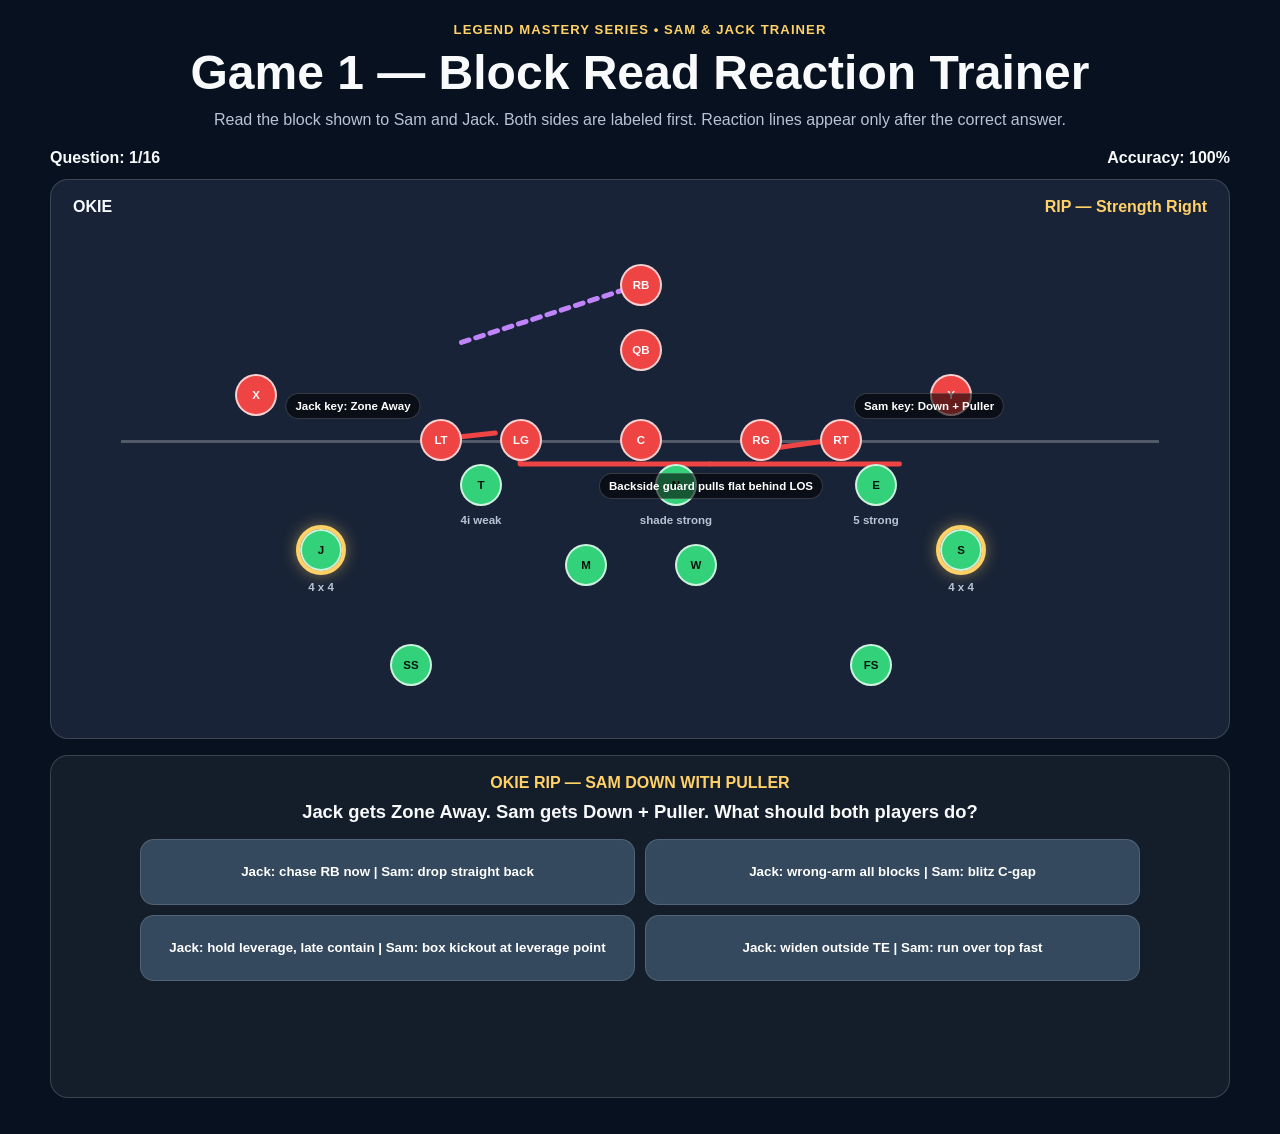
==== commit 4dd7a60c: "Update game1.html" ====
--- a/games/game1.html
+++ b/games/game1.html
@@ -168,7 +168,7 @@
     jackBoxQB:"box ball inside, QB point",
     jackSetEdge:"set edge at leverage point",
     jackCoverage:"step LOS, open to coverage",
-    samCutback:"read, confirm away, slow cutback",
+    samCutback:"inside slow cutback to open gap",
     samCoverage:"step LOS, open to coverage",
     samBox:"box kickout at leverage point",
     samForceBounce:"hold bounce, then B cutback"
@@ -187,9 +187,9 @@
     jackLateContain:`${who}: no C-gap player to your side means do not cut back. Hold leverage for reverse, boot, broken play, or QB pull.`,
     jackBoxQB:`${who}: off-ball zone/read side means box the ball back inside and play the inside point of the QB.`,
     jackSetEdge:`${who}: base/out off the ball means attack the leverage point just outside the OT, set a hard edge, and keep outside arm free.`,
-    jackCoverage:`${who}: high hat off the ball means short step to the LOS, open, then gain depth into coverage.`,
-    samCutback:`${who}: with a 5-tech to your side, read your key, confirm ball away, stay square, and slow cutback into B-gap.`,
-    samCoverage:`${who}: high hat off the ball means short step toward the LOS, open, then gain depth into coverage.`,
+    jackCoverage:`${who}: high hat off the ball means short step toward the LOS, open, then gain depth away from the LOS into coverage.`,
+    samCutback:`${who}: with a 5-tech to your side, read your key, confirm ball away, stay square, and slow cutback inside to the open gap.`,
+    samCoverage:`${who}: high hat off the ball means short step toward the LOS, open, then gain depth away from the LOS into coverage.`,
     samBox:`${who}: down/puller to you off the ball means win to the leverage point just outside the OT, box the kickout, and force the ball back inside.`,
     samForceBounce:`${who}: zone/base flow to you means hold for bounce, then work square into B-gap cutback as the ball declares.`
   };
@@ -309,7 +309,9 @@
       jack:{x:s.front==="UNDER"?355:270,y:s.front==="UNDER"?305:370},
       sam:{x:910,y:370},
       jackEdge:{x:350,y:255},
-      samEdge:{x:875,y:255}
+      samEdge:{x:875,y:255},
+      jackInside:{x:455,y:330},
+      samInside:{x:785,y:330}
     };
   }
   return {
@@ -318,7 +320,9 @@
     jack:{x:s.front==="UNDER"?825:910,y:s.front==="UNDER"?305:370},
     sam:{x:270,y:370},
     jackEdge:{x:830,y:255},
-    samEdge:{x:305,y:255}
+    samEdge:{x:305,y:255},
+    jackInside:{x:725,y:330},
+    samInside:{x:395,y:330}
   };
 }
 
@@ -334,18 +338,7 @@
 
   if(block === "Down + Puller"){
     path(key.x,key.y,key.x-d*72,key.y+10,"block-line");
-
-    if(key.side === "left"){
-      path(710,260,650,286,"block-line");
-      path(650,286,515,286,"block-line");
-      path(515,286,330,286,"block-line");
-      label("Backside Guard Pulls Flat",520,306,"read-label");
-    } else {
-      path(470,260,530,286,"block-line");
-      path(530,286,665,286,"block-line");
-      path(665,286,850,286,"block-line");
-      label("Backside Guard Pulls Flat",665,306,"read-label");
-    }
+    drawFlatBacksideGuardPull(key.side);
   }
 
   if(block === "Down — No Puller"){
@@ -378,6 +371,21 @@
   }
 
   label(text, key.x + d*88, key.y-34, "read-label");
+}
+
+function drawFlatBacksideGuardPull(targetSide){
+  const pullY = 285;
+  if(targetSide === "left"){
+    path(710,260,710,pullY,"block-line");
+    path(710,pullY,520,pullY,"block-line");
+    path(520,pullY,330,pullY,"block-line");
+    label("Backside guard pulls flat behind LOS",525,306,"read-label");
+  } else {
+    path(470,260,470,pullY,"block-line");
+    path(470,pullY,660,pullY,"block-line");
+    path(660,pullY,850,pullY,"block-line");
+    label("Backside guard pulls flat behind LOS",660,306,"read-label");
+  }
 }
 
 function renderChoices(s){
@@ -431,18 +439,23 @@
 
 function drawReactions(s){
   const p = P(s);
-  drawReaction("jack", p.jack, p.jackEdge, s.jackReaction);
-  drawReaction("sam", p.sam, p.samEdge, s.samReaction);
-}
-
-function drawReaction(who, start, edge, reaction){
-  const cls = who === "jack" ? "jack-line draw" : "sam-line draw";
-  const name = who === "jack" ? "Jack" : "Sam";
-  const dir = edge.x > start.x ? 1 : -1;
+  drawReaction("jack", p, s.jackReaction);
+  drawReaction("sam", p, s.samReaction);
+}
+
+function drawReaction(who, p, reaction){
+  const isJack = who === "jack";
+  const cls = isJack ? "jack-line draw" : "sam-line draw";
+  const name = isJack ? "Jack" : "Sam";
+  const start = isJack ? p.jack : p.sam;
+  const edge = isJack ? p.jackEdge : p.samEdge;
+  const inside = isJack ? p.jackInside : p.samInside;
+  const toCenter = start.x > 590 ? -1 : 1;
+  const awayFromLOS = start.y > 300 ? 1 : -1;
 
   if(reaction === "jackSpillB"){
     const flatY = 315;
-    const crossX = edge.x + (dir * 42);
+    const crossX = edge.x + (edge.x < 590 ? 75 : -75);
     path(start.x,start.y,crossX,flatY,cls);
     path(crossX,flatY,crossX,232,cls);
     label(`${name}: flat under puller → vertical B`,crossX,216,"read-label");
@@ -450,7 +463,7 @@
 
   if(reaction === "jackQB"){
     path(start.x,start.y,edge.x,edge.y,cls);
-    path(edge.x,edge.y,edge.x-dir*36,edge.y-42,cls);
+    path(edge.x,edge.y,edge.x + toCenter*36,edge.y-42,cls);
     label(`${name}: squeeze / QB leverage`,edge.x,edge.y-60,"read-label");
   }
 
@@ -461,13 +474,13 @@
 
   if(reaction === "jackZoneLOS"){
     path(start.x,start.y,edge.x,edge.y,cls);
-    path(edge.x,edge.y,edge.x+dir*18,edge.y-50,cls);
+    path(edge.x,edge.y,edge.x-toCenter*18,edge.y-50,cls);
     label(`${name}: hands / vertical key / edge`,edge.x,edge.y-70,"read-label");
   }
 
   if(reaction === "jackContainRush"){
     path(start.x,start.y,edge.x,edge.y,cls);
-    path(edge.x,edge.y,edge.x-dir*28,edge.y-72,cls);
+    path(edge.x,edge.y,edge.x + toCenter*28,edge.y-72,cls);
     label(`${name}: contain rush`,edge.x,edge.y-92,"read-label");
   }
 
@@ -477,32 +490,32 @@
   }
 
   if(reaction === "jackLateContain"){
-    path(start.x,start.y,start.x-dir*24,start.y-34,cls);
-    label(`${name}: hold / late contain`,start.x-dir*38,start.y-55,"read-label");
+    path(start.x,start.y,start.x + toCenter*20,start.y-30,cls);
+    label(`${name}: hold / late contain`,start.x + toCenter*38,start.y-55,"read-label");
   }
 
   if(reaction === "jackBoxQB"){
     path(start.x,start.y,edge.x,edge.y,cls);
-    path(edge.x,edge.y,edge.x-dir*45,edge.y-35,cls);
+    path(edge.x,edge.y,edge.x + toCenter*45,edge.y-35,cls);
     label(`${name}: box inside / QB point`,edge.x,edge.y-55,"read-label");
   }
 
   if(reaction === "jackCoverage"){
     path(start.x,start.y,edge.x,edge.y,cls);
-    path(edge.x,edge.y,edge.x-dir*48,edge.y-72,cls);
-    label(`${name}: step LOS → open/depth`,edge.x,edge.y-92,"read-label");
+    path(edge.x,edge.y,edge.x - toCenter*48,edge.y + 72,cls);
+    label(`${name}: step LOS → open/depth`,edge.x,edge.y+92,"read-label");
   }
 
   if(reaction === "samCutback"){
-    path(start.x,start.y,start.x-dir*50,start.y-10,cls);
-    path(start.x-dir*50,start.y-10,start.x-dir*75,start.y-35,cls);
-    label(`${name}: slow cutback`,start.x-dir*85,start.y-55,"read-label");
+    path(start.x,start.y,start.x + toCenter*52,start.y-10,cls);
+    path(start.x + toCenter*52,start.y-10,inside.x,inside.y,cls);
+    label(`${name}: inside slow cutback`,inside.x,inside.y-28,"read-label");
   }
 
   if(reaction === "samCoverage"){
     path(start.x,start.y,edge.x,edge.y,cls);
-    path(edge.x,edge.y,edge.x-dir*48,edge.y-72,cls);
-    label(`${name}: step LOS → open/depth`,edge.x,edge.y-92,"read-label");
+    path(edge.x,edge.y,edge.x - toCenter*48,edge.y + 72,cls);
+    label(`${name}: step LOS → open/depth`,edge.x,edge.y+92,"read-label");
   }
 
   if(reaction === "samBox"){
@@ -512,8 +525,8 @@
 
   if(reaction === "samForceBounce"){
     path(start.x,start.y,edge.x,edge.y,cls);
-    path(edge.x,edge.y,edge.x-dir*50,edge.y+20,cls);
-    label(`${name}: hold bounce → B cutback`,edge.x,edge.y-30,"read-label");
+    path(edge.x,edge.y,inside.x,inside.y,cls);
+    label(`${name}: hold bounce → B cutback`,inside.x,inside.y-28,"read-label");
   }
 }
 
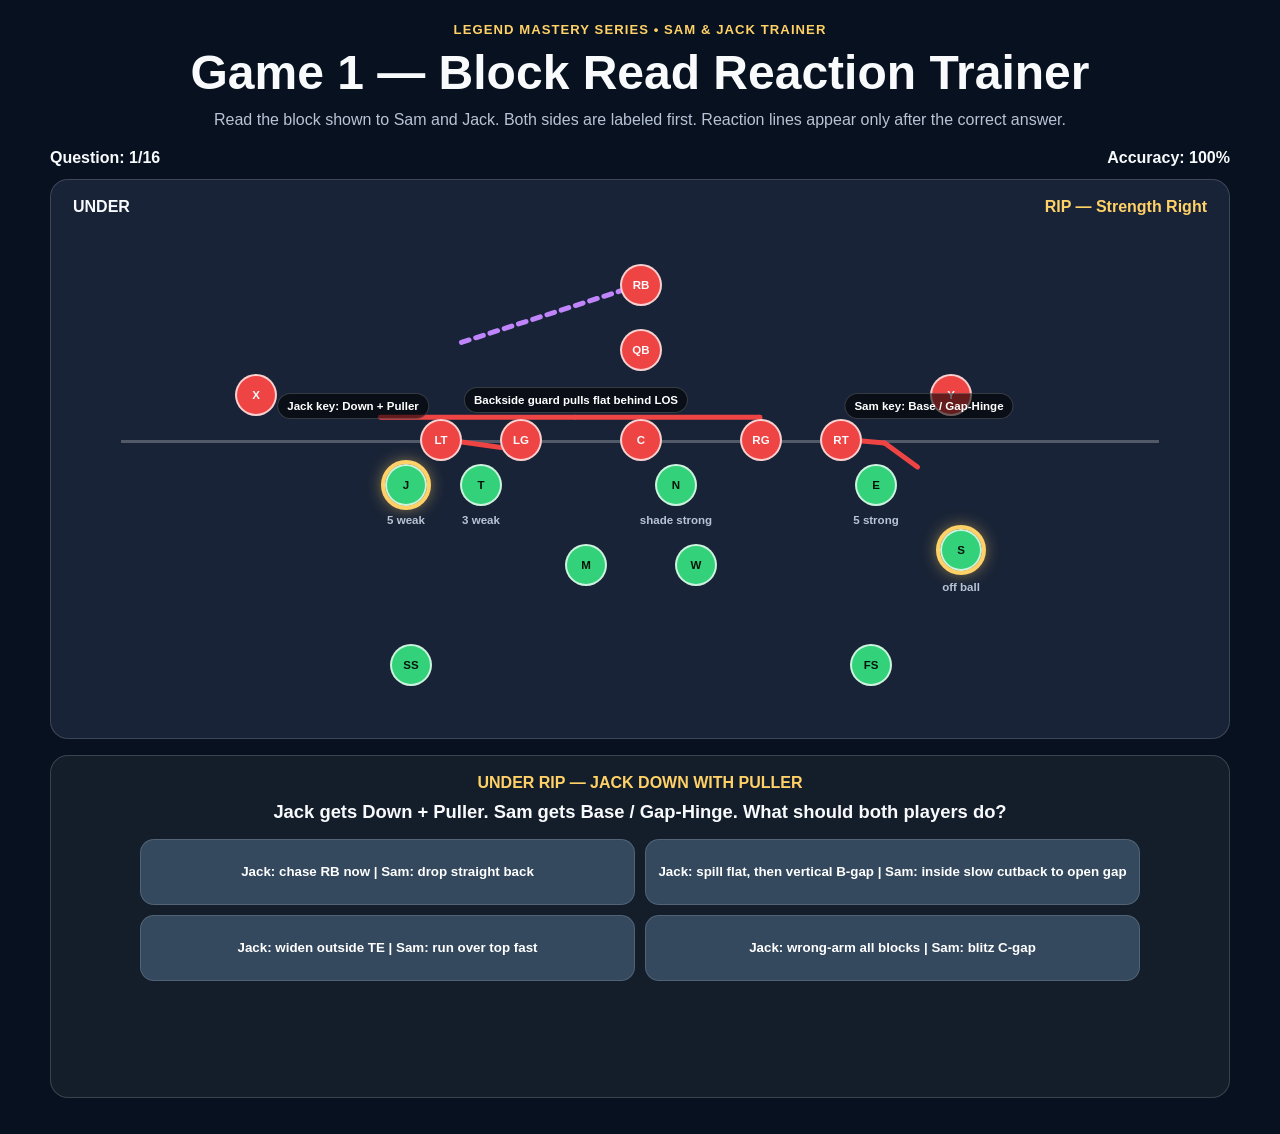
==== commit aed12b93: "Adjust pull path and labels in game1.html" ====
--- a/games/game1.html
+++ b/games/game1.html
@@ -374,17 +374,23 @@
 }
 
 function drawFlatBacksideGuardPull(targetSide){
-  const pullY = 285;
+  /*
+    Puller stays on QB/RB side of the LOS.
+    LOS is y=260.
+    Pull path is behind LOS at y=238.
+  */
+  const pullY = 238;
+
   if(targetSide === "left"){
     path(710,260,710,pullY,"block-line");
-    path(710,pullY,520,pullY,"block-line");
-    path(520,pullY,330,pullY,"block-line");
-    label("Backside guard pulls flat behind LOS",525,306,"read-label");
+    path(710,pullY,525,pullY,"block-line");
+    path(525,pullY,330,pullY,"block-line");
+    label("Backside guard pulls flat behind LOS",525,pullY-18,"read-label");
   } else {
     path(470,260,470,pullY,"block-line");
-    path(470,pullY,660,pullY,"block-line");
-    path(660,pullY,850,pullY,"block-line");
-    label("Backside guard pulls flat behind LOS",660,306,"read-label");
+    path(470,pullY,655,pullY,"block-line");
+    path(655,pullY,850,pullY,"block-line");
+    label("Backside guard pulls flat behind LOS",655,pullY-18,"read-label");
   }
 }
 
@@ -451,14 +457,20 @@
   const edge = isJack ? p.jackEdge : p.samEdge;
   const inside = isJack ? p.jackInside : p.samInside;
   const toCenter = start.x > 590 ? -1 : 1;
-  const awayFromLOS = start.y > 300 ? 1 : -1;
 
   if(reaction === "jackSpillB"){
-    const flatY = 315;
-    const crossX = edge.x + (edge.x < 590 ? 75 : -75);
-    path(start.x,start.y,crossX,flatY,cls);
-    path(crossX,flatY,crossX,232,cls);
-    label(`${name}: flat under puller → vertical B`,crossX,216,"read-label");
+    /*
+      Spill path:
+      - works between pull course and backside of OL
+      - runs flat under puller
+      - turns vertical toward QB/RB into B-gap
+    */
+    const spillY = 282;
+    const turnX = edge.x < 590 ? 430 : 750;
+
+    path(start.x,start.y,turnX,spillY,cls);
+    path(turnX,spillY,turnX,220,cls);
+    label(`${name}: spill under puller → vertical B`,turnX,204,"read-label");
   }
 
   if(reaction === "jackQB"){
